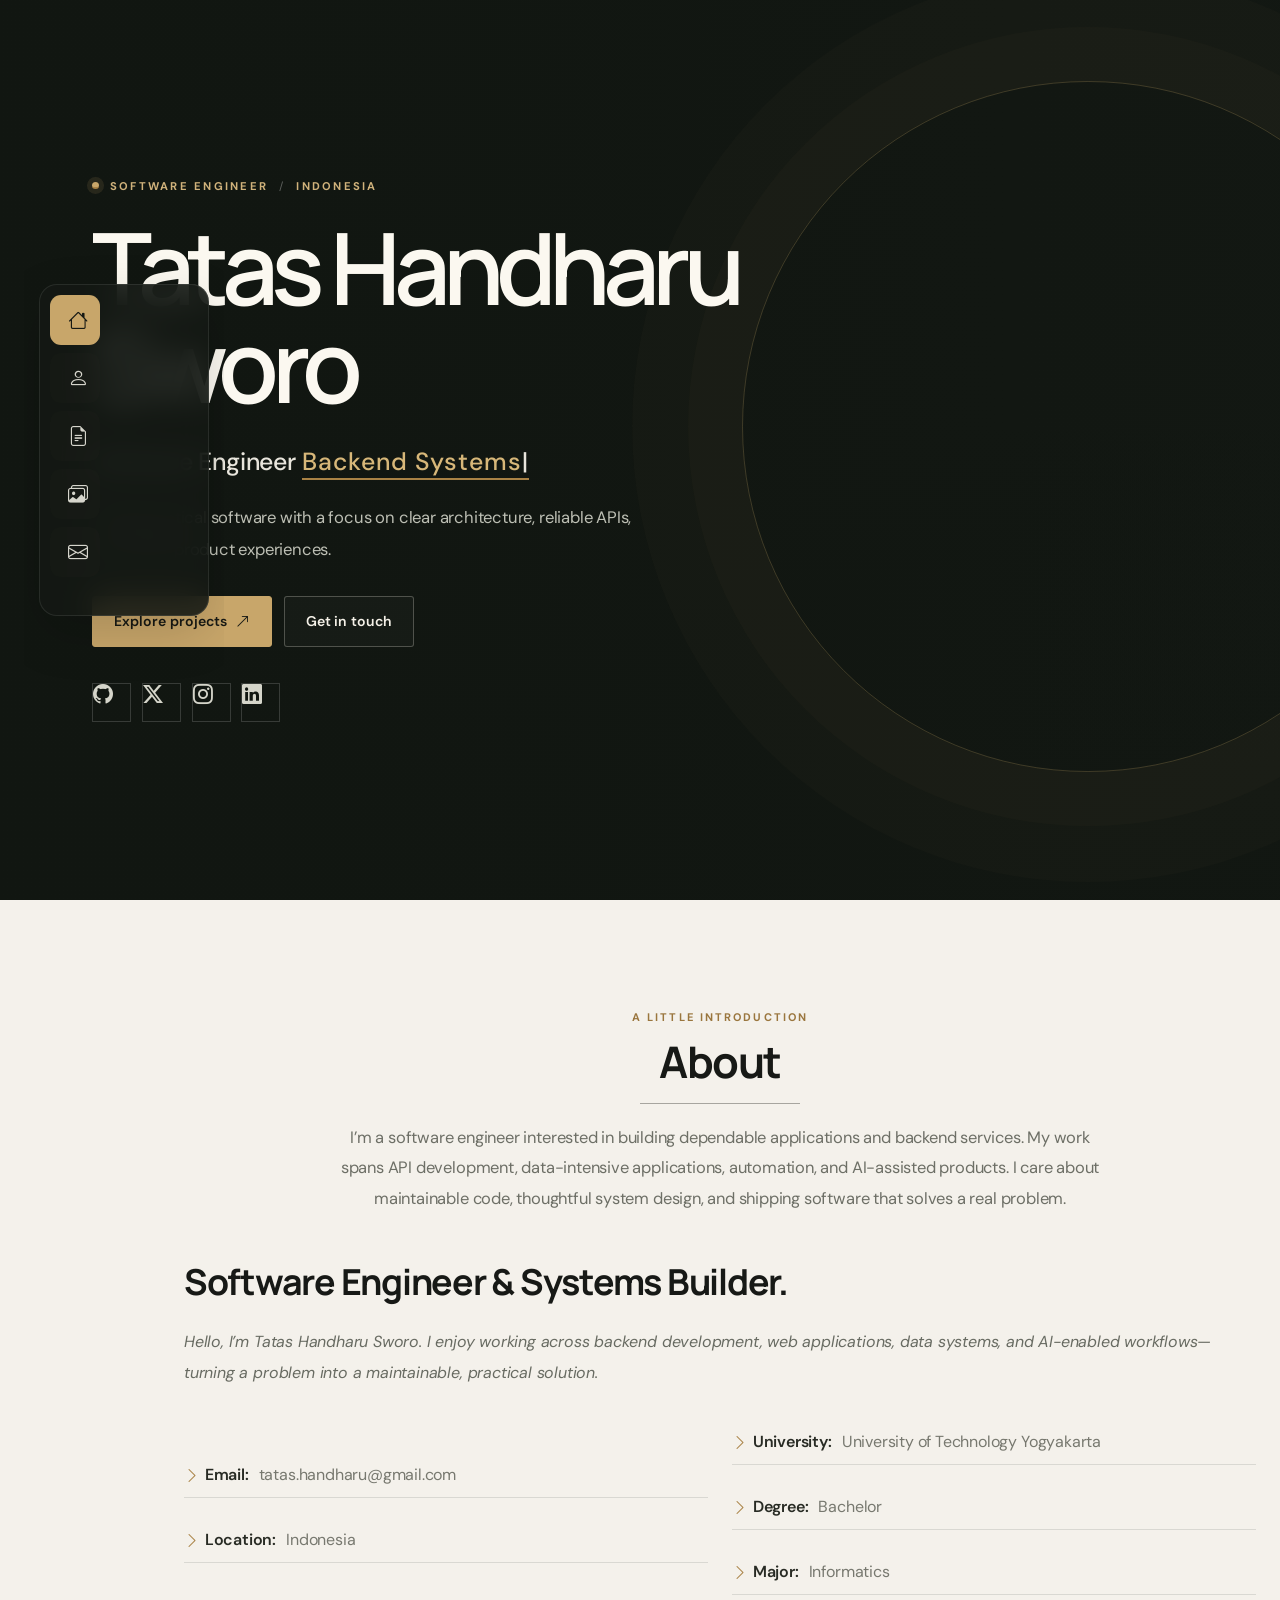
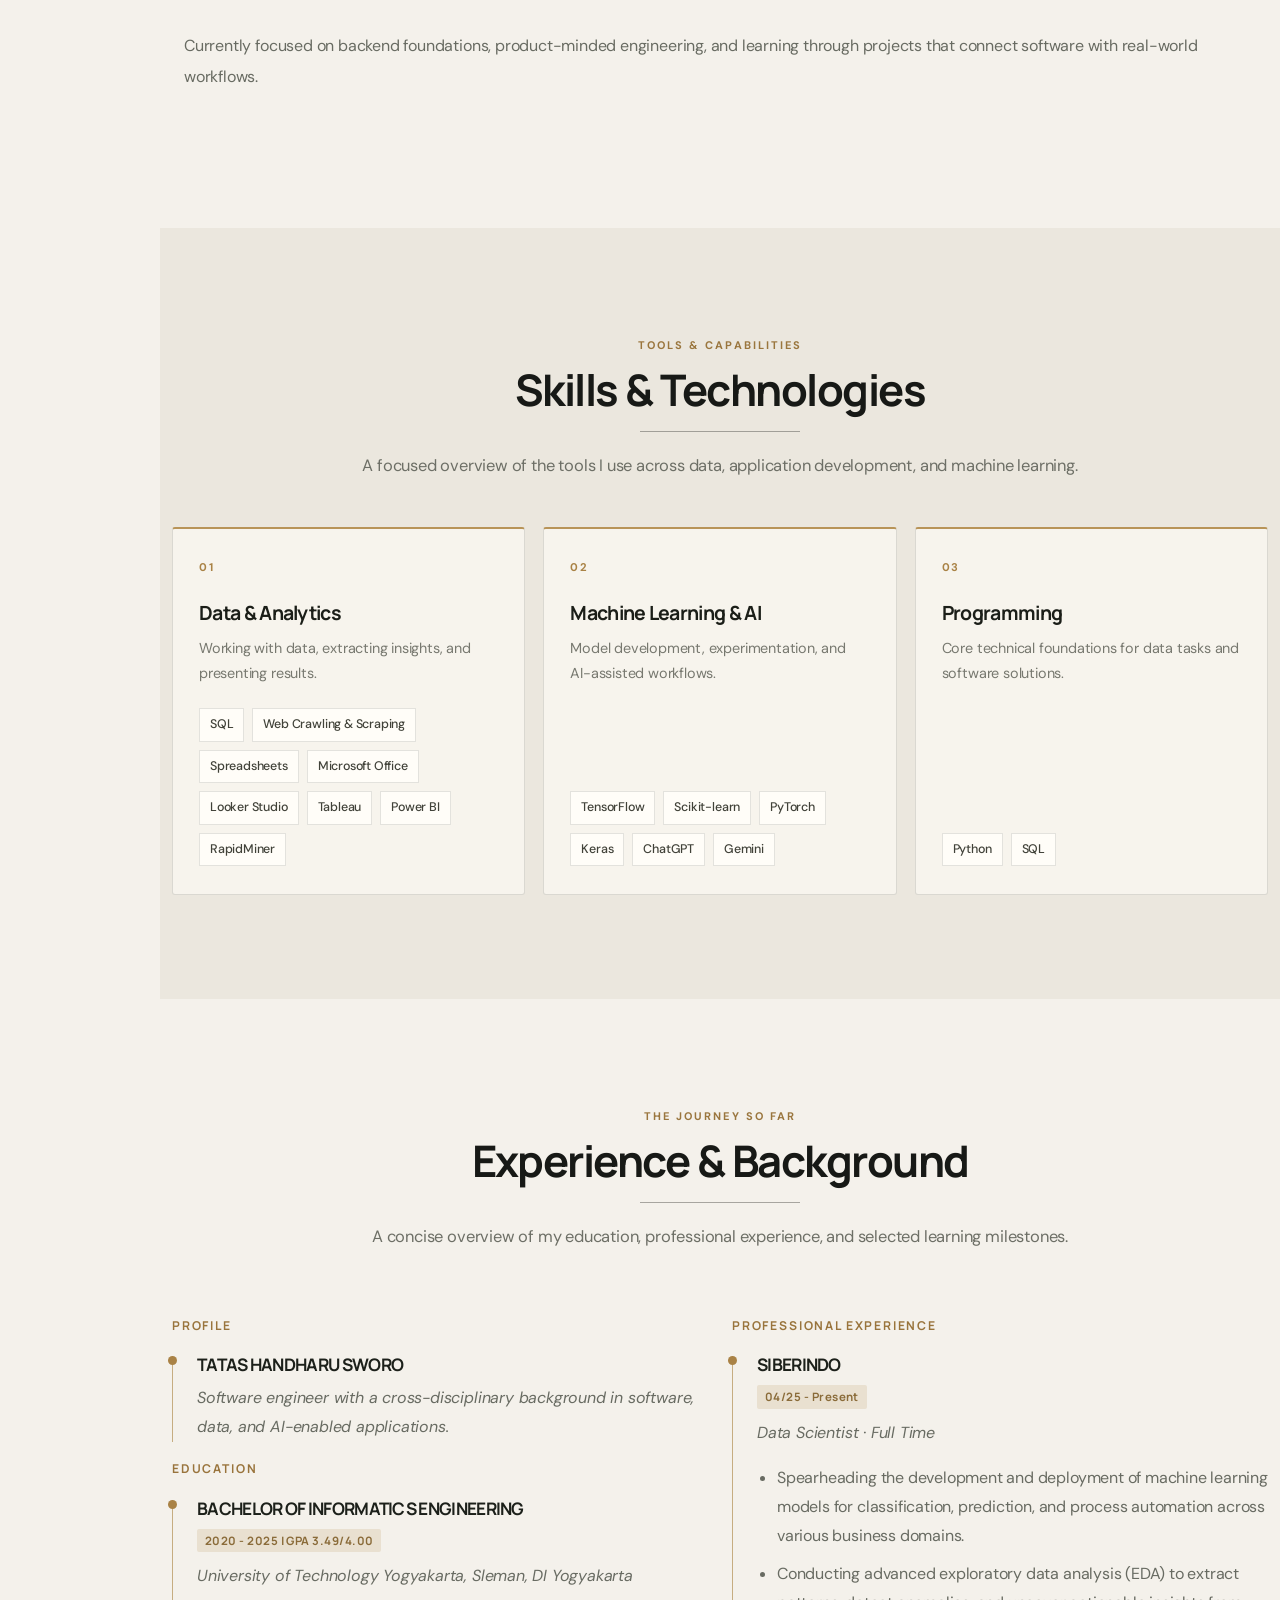
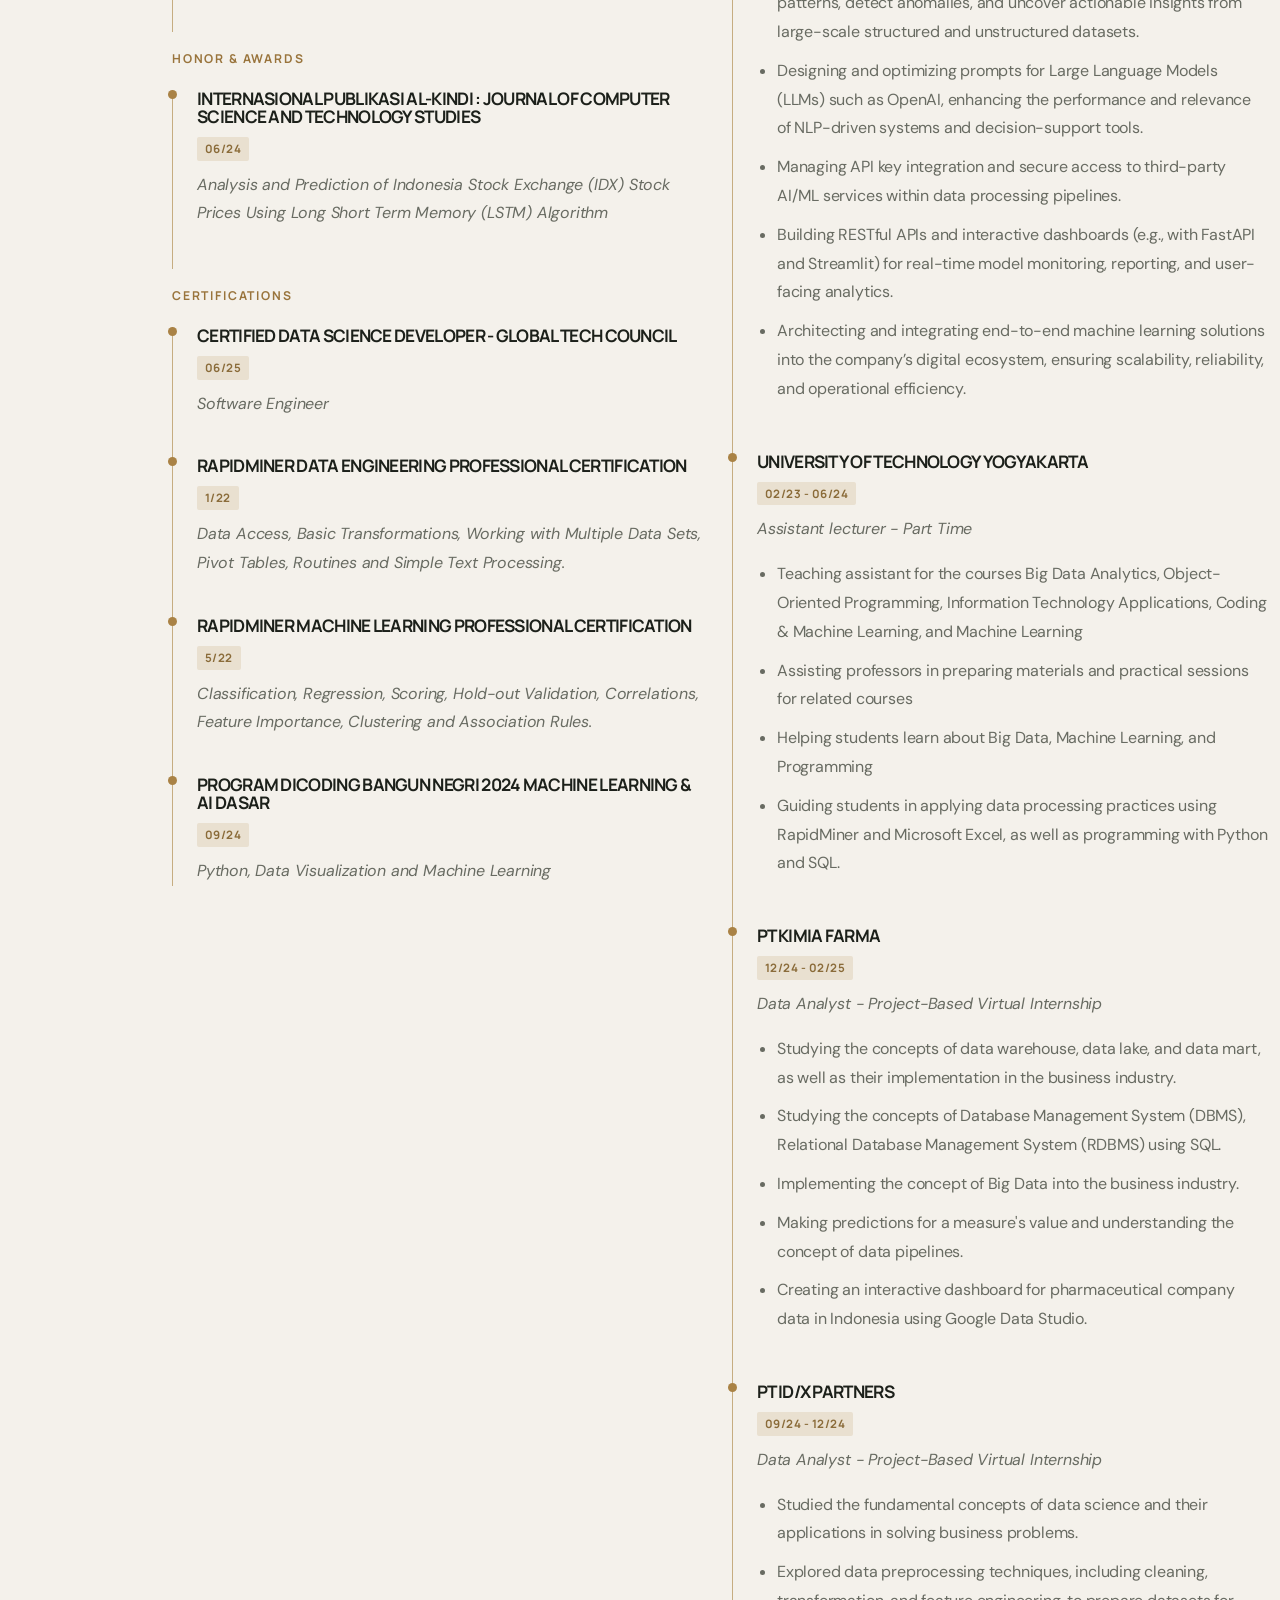
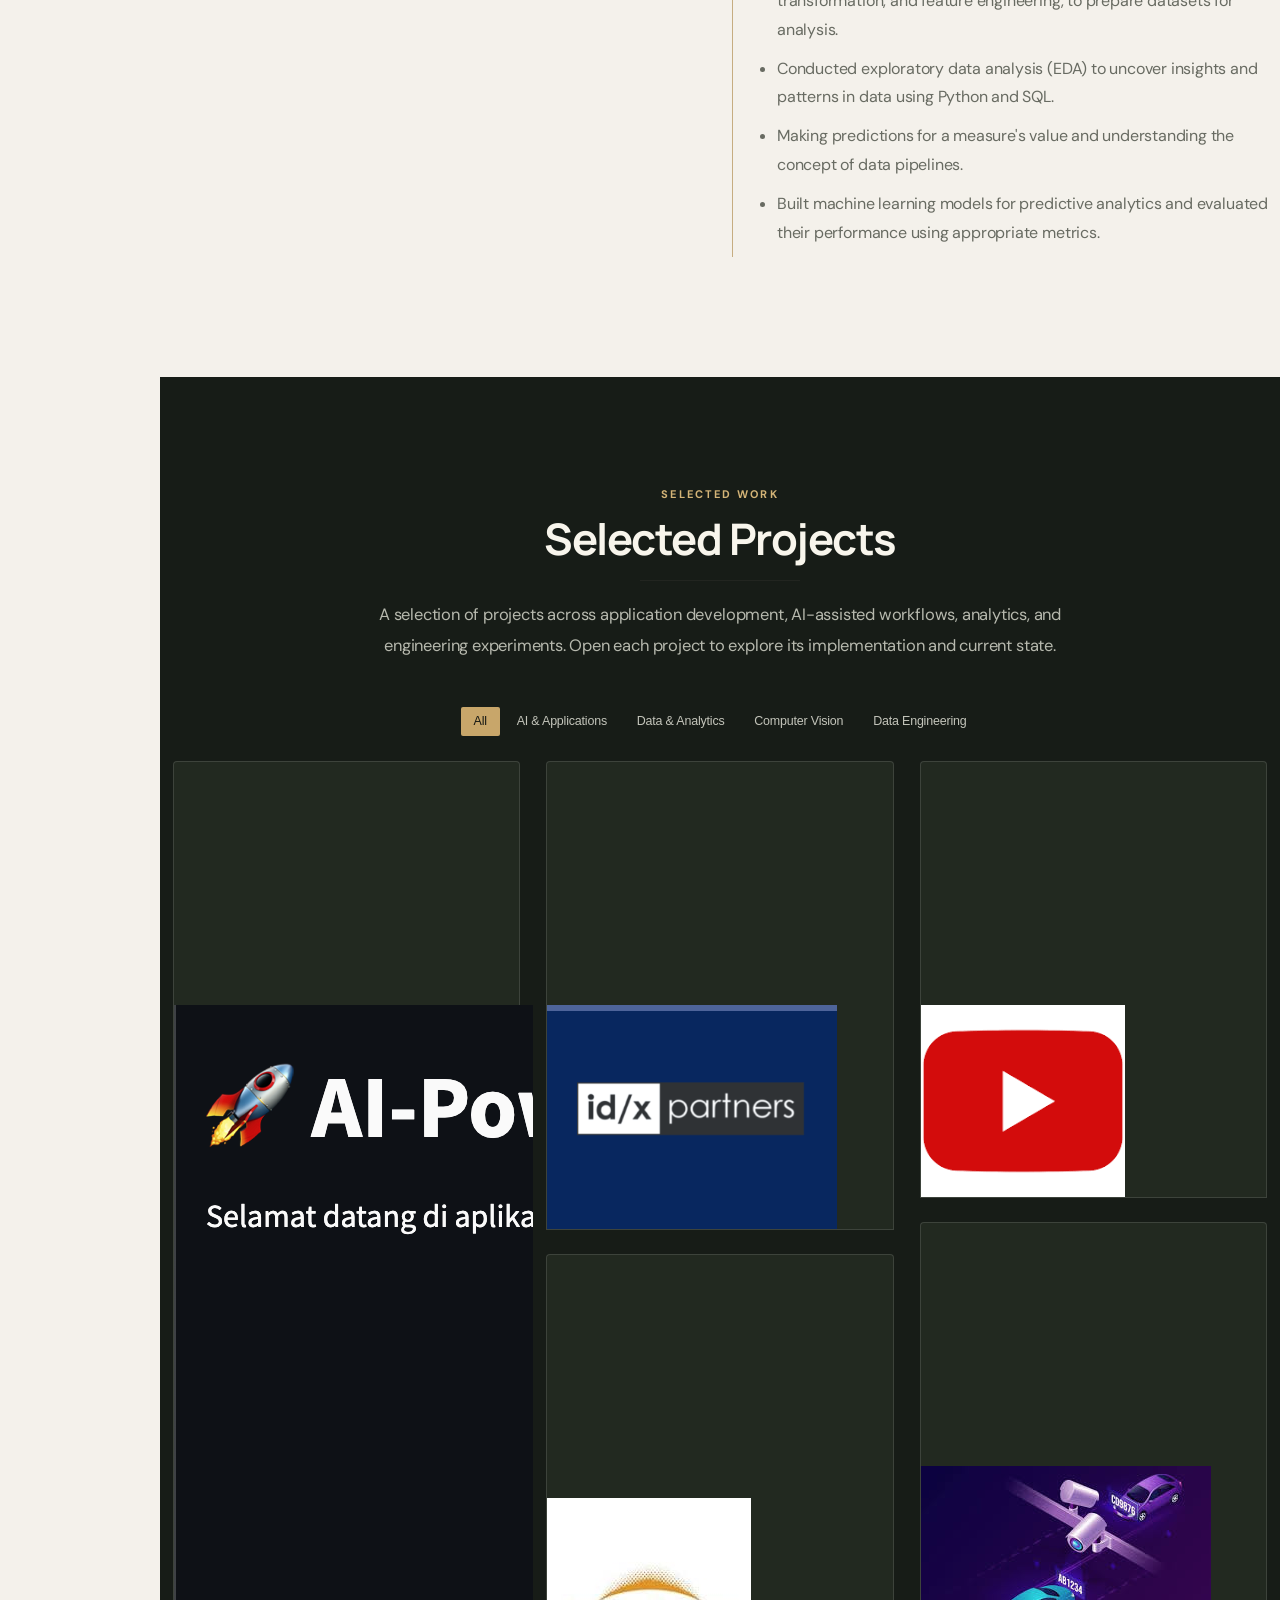
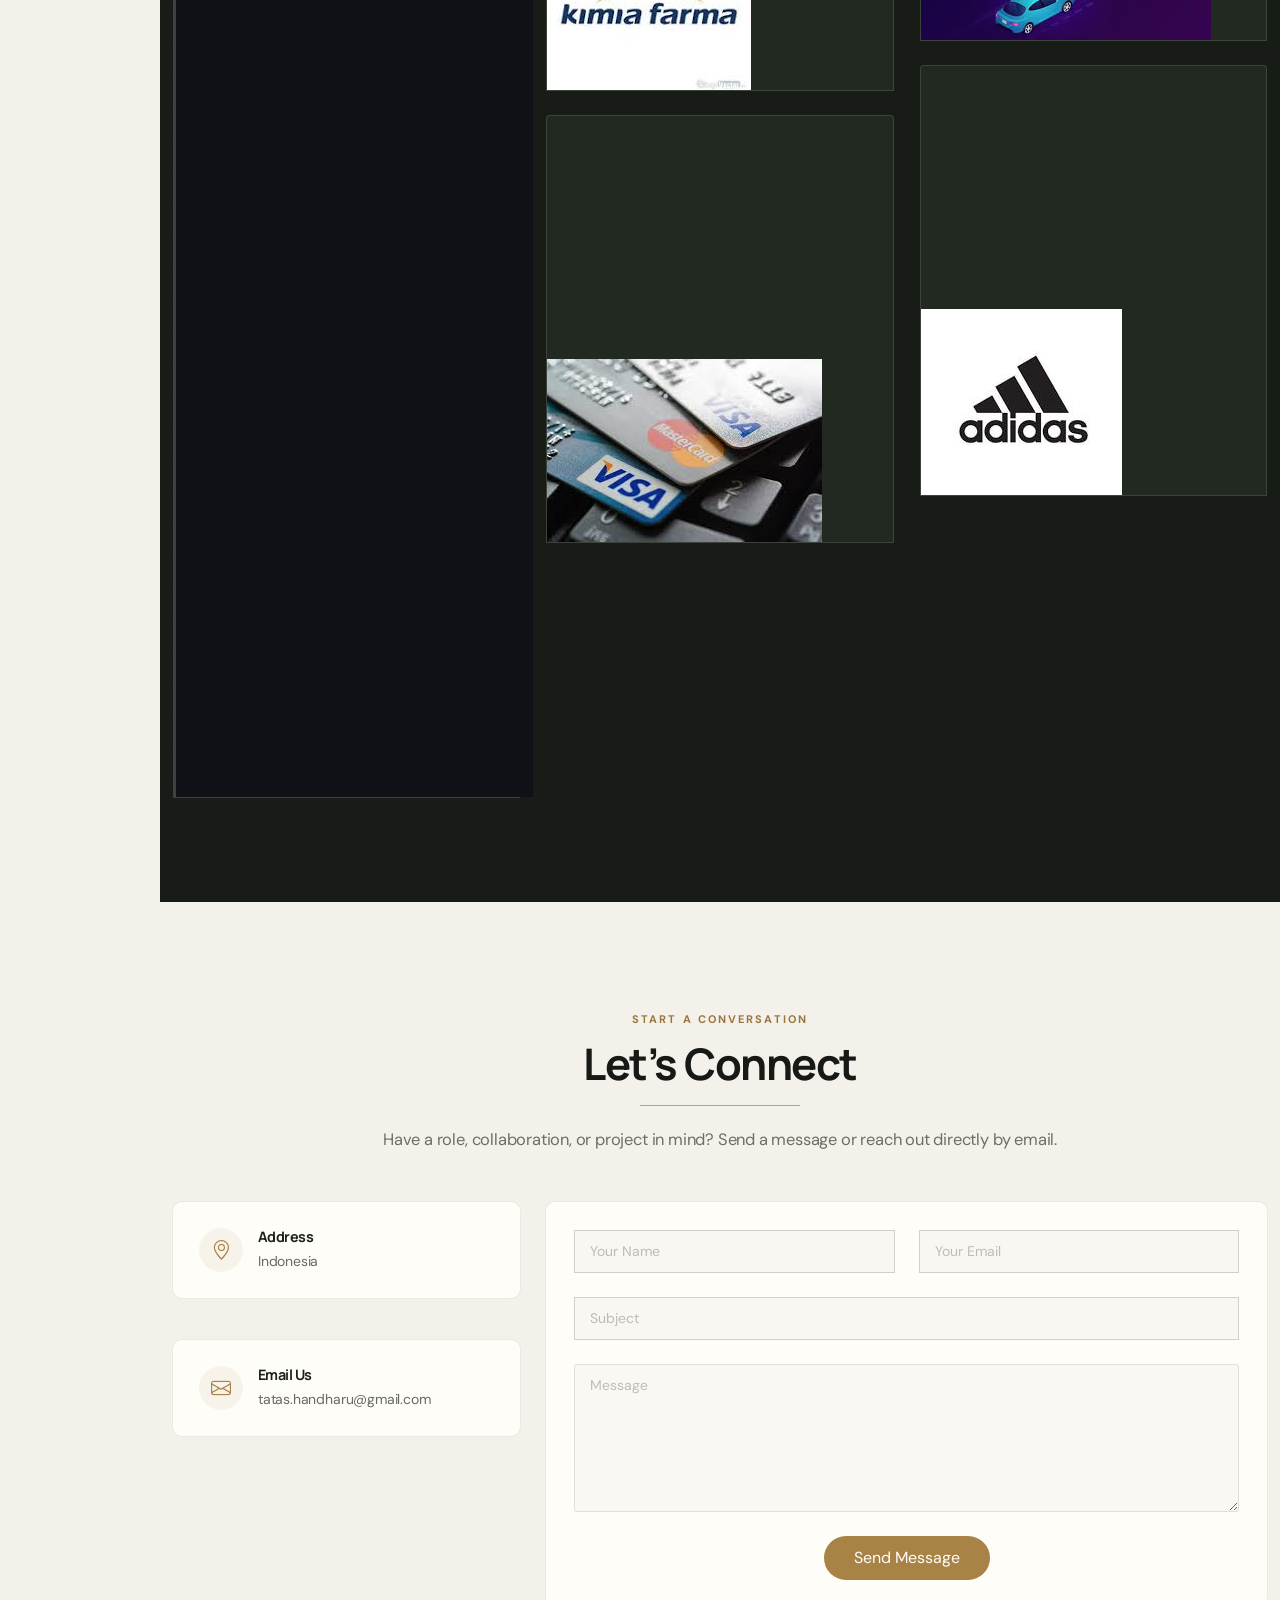
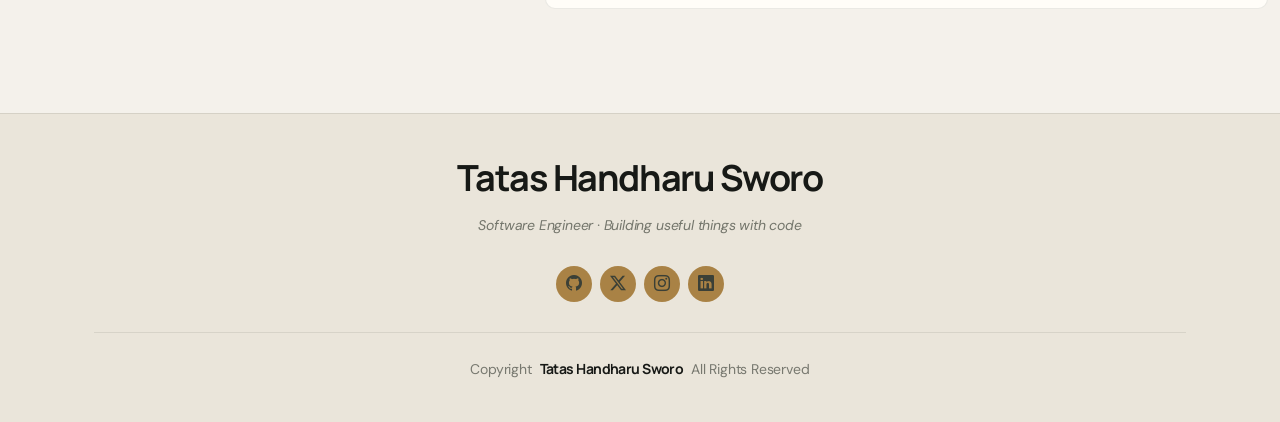
==== index.html @ 755d8c00 "Remove portrait imagery from portfolio" ====
<!DOCTYPE html>
<html lang="en">

<head>
  <meta charset="utf-8">
  <meta content="width=device-width, initial-scale=1.0" name="viewport">
  <title>Tatas Handharu Sworo — Software Engineer</title>
  <meta name="description" content="Portfolio of Tatas Handharu Sworo, a software engineer building backend systems, AI-powered workflows, and practical web applications.">
  <meta name="keywords" content="Tatas Handharu Sworo, Software Engineer, Backend, Web Development, AI Systems, Portfolio">
  <meta name="theme-color" content="#151914">
  <meta property="og:title" content="Tatas Handharu Sworo — Software Engineer">
  <meta property="og:description" content="Building reliable software, backend systems, and AI-powered workflows.">
  <meta property="og:type" content="website">
 
  <!-- Favicons -->
  <link href="assets/img/me/tataslogoputih.png" rel="icon">
  <link href="assets/img/me/tataslogohitam.png" rel="apple-touch-icon">

  <!-- Fonts -->
  <link href="https://fonts.googleapis.com" rel="preconnect">
  <link href="https://fonts.gstatic.com" rel="preconnect" crossorigin>
  <link href="https://fonts.googleapis.com/css2?family=DM+Sans:wght@400;500;600;700&family=Manrope:wght@400;500;600;700;800&display=swap" rel="stylesheet">

  <!-- Vendor CSS Files -->
  <link href="assets/vendor/bootstrap/css/bootstrap.min.css" rel="stylesheet">
  <link href="assets/vendor/bootstrap-icons/bootstrap-icons.css" rel="stylesheet">
  <link href="assets/vendor/aos/aos.css" rel="stylesheet">
  <link href="assets/vendor/glightbox/css/glightbox.min.css" rel="stylesheet">
  <link href="assets/vendor/swiper/swiper-bundle.min.css" rel="stylesheet">

  <!-- Main CSS File -->
  <link href="assets/css/main.css" rel="stylesheet">

  <link rel="stylesheet" href="https://cdnjs.cloudflare.com/ajax/libs/font-awesome/6.0.0-beta3/css/all.min.css">


  <!-- =======================================================
  * Template Name: MyResume
  * Template URL: https://bootstrapmade.com/free-html-bootstrap-template-my-resume/
  * Updated: Jun 27 2024 with Bootstrap v5.3.3
  * Author: BootstrapMade.com
  * License: https://bootstrapmade.com/license/
  ======================================================== -->
</head>

<body class="index-page">

  <header id="header" class="header d-flex flex-column justify-content-center">

    <i class="header-toggle d-xl-none bi bi-list"></i>

    <nav id="navmenu" class="navmenu">
      <ul>
        <li><a href="#hero" class="active"><i class="bi bi-house navicon"></i><span>Home</span></a></li>
        <li><a href="#about"><i class="bi bi-person navicon"></i><span>About</span></a></li>
        <li><a href="#resume"><i class="bi bi-file-earmark-text navicon"></i><span>Resume</span></a></li>
        <li><a href="#portfolio"><i class="bi bi-images navicon"></i><span>Portfolio</span></a></li>
        <li><a href="#contact"><i class="bi bi-envelope navicon"></i><span>Contact</span></a></li>
      </ul>
    </nav>

  </header>

  <main class="main">

    <!-- Hero Section -->
    <section id="hero" class="hero section light-background">
<div class="container" data-aos="zoom-out">
        <div class="row justify-content-center">
          <div class="col-lg-9 hero-copy">
            <p class="hero-eyebrow"><span></span> SOFTWARE ENGINEER <b>/</b> INDONESIA</p>
            <h2>Tatas Handharu Sworo</h2>
            <p>Software Engineer <span class="typed" data-typed-items="Backend Systems, Web Applications, AI-Powered Workflows, Web3 Experiments">Software Engineer</span><span class="typed-cursor typed-cursor--blink" aria-hidden="true"></span></p>
            <p class="hero-intro">I build practical software with a focus on clear architecture, reliable APIs, and useful product experiences.</p>
            <div class="hero-actions">
              <a class="btn-primary" href="#portfolio">Explore projects <i class="bi bi-arrow-up-right"></i></a>
              <a class="btn-secondary" href="#contact">Get in touch</a>
            </div>
            <div class="social-links">
              <a href="https://github.com/tatashandharu15?tab=repositories" target="_blank" rel="noopener noreferrer"><i class="bi bi-github"></i></a>
              <a href="https://x.com/Dharu_han" target="_blank" rel="noopener noreferrer"><i class="bi bi-twitter-x"></i></a>
              <a href="https://www.instagram.com/dharu_han" target="_blank" rel="noopener noreferrer"><i class="bi bi-instagram"></i></a>
              <a href="https://www.linkedin.com/in/tatas-handharu" target="_blank" rel="noopener noreferrer"><i class="bi bi-linkedin"></i></a>
            </div>
          </div>
        </div>
      </div>

    </section><!-- /Hero Section -->

    <!-- About Section -->
    <section id="about" class="about section">

      <!-- Section Title -->
      <div class="container section-title" data-aos="fade-up">
        <span class="section-kicker">A LITTLE INTRODUCTION</span>
        <h2>About</h2>
        <p>I’m a software engineer interested in building dependable applications and backend services. My work spans API development, data-intensive applications, automation, and AI-assisted products. I care about maintainable code, thoughtful system design, and shipping software that solves a real problem.</p>
      </div><!-- End Section Title -->

      <div class="container" data-aos="fade-up" data-aos-delay="100">

        <div class="container">
          <div class="row gy-4 justify-content-center">
            <div class="col-lg-12 content">
              <h2>Software Engineer &amp; Systems Builder.</h2>
              <p class="fst-italic py-3">
                Hello, I’m Tatas Handharu Sworo. I enjoy working across backend development, web applications, data systems, and AI-enabled workflows—turning a problem into a maintainable, practical solution.
              </p>
              <div class="row">
                <div class="col-lg-6">
                  <ul>
                    
                    <li><i class="bi bi-chevron-right"></i> <strong>Email:</strong> <span>tatas.handharu@gmail.com</span></li>
                    <li><i class="bi bi-chevron-right"></i> <strong>Location:</strong> <span>Indonesia</span></li>
                  </ul>
                </div>
                <div class="col-lg-6">
                  <ul>
                    <li><i class="bi bi-chevron-right"></i> <strong>University:</strong> <span>University of Technology Yogyakarta</span></li>
                    <li><i class="bi bi-chevron-right"></i> <strong>Degree:</strong> <span>Bachelor</span></li>
                    <li><i class="bi bi-chevron-right"></i> <strong>Major:</strong> <span>Informatics</span></li>
                  </ul>
                </div>
              </div>
              <p class="py-3">
                Currently focused on backend foundations, product-minded engineering, and learning through projects that connect software with real-world workflows.
              </p>
            </div>
          </div>
        </div>
        

      </div>

    </section><!-- /About Section -->


    <!-- Skills Section -->
    <section id="skills" class="skills section">
      <div class="container section-title" data-aos="fade-up">
        <span class="section-kicker">TOOLS &amp; CAPABILITIES</span>
        <h2>Skills &amp; Technologies</h2>
        <p>A focused overview of the tools I use across data, application development, and machine learning.</p>
      </div>

      <div class="container" data-aos="fade-up" data-aos-delay="100">
        <div class="skills-content skills-groups">
          <article class="skill-group">
            <span class="skill-group-index">01</span>
            <h3>Data &amp; Analytics</h3>
            <p>Working with data, extracting insights, and presenting results.</p>
            <div class="skill-tags">
              <span>SQL</span>
              <span>Web Crawling &amp; Scraping</span>
              <span>Spreadsheets</span>
              <span>Microsoft Office</span>
              <span>Looker Studio</span>
              <span>Tableau</span>
              <span>Power BI</span>
              <span>RapidMiner</span>
            </div>
          </article>

          <article class="skill-group">
            <span class="skill-group-index">02</span>
            <h3>Machine Learning &amp; AI</h3>
            <p>Model development, experimentation, and AI-assisted workflows.</p>
            <div class="skill-tags">
              <span>TensorFlow</span>
              <span>Scikit-learn</span>
              <span>PyTorch</span>
              <span>Keras</span>
              <span>ChatGPT</span>
              <span>Gemini</span>
            </div>
          </article>

          <article class="skill-group">
            <span class="skill-group-index">03</span>
            <h3>Programming</h3>
            <p>Core technical foundations for data tasks and software solutions.</p>
            <div class="skill-tags">
              <span>Python</span>
              <span>SQL</span>
            </div>
          </article>
        </div>
      </div>
    </section><!-- /Skills Section -->

    <!-- Resume Section -->
    <section id="resume" class="resume section">

      <!-- Section Title -->
      <div class="container section-title" data-aos="fade-up">
        <span class="section-kicker">THE JOURNEY SO FAR</span>
        <h2>Experience &amp; Background</h2>
        <p>A concise overview of my education, professional experience, and selected learning milestones.</p>
      </div><!-- End Section Title -->

      <div class="container">

        <div class="row">

          <div class="col-lg-6" data-aos="fade-up" data-aos-delay="100">
            <h3 class="resume-title">Profile</h3>

            <div class="resume-item pb-0">
              <h4>Tatas Handharu Sworo</h4>
              <p><em>Software engineer with a cross-disciplinary background in software, data, and AI-enabled applications.</em></p>
            </div><!-- Edn Resume Item -->

            <h3 class="resume-title">Education</h3>
            <div class="resume-item">
              <h4>BACHELOR OF INFORMATICS ENGINEERING</h4>
              <h5>2020 - 2025 | GPA 3.49/4.00</h5>
              <p><em>University of Technology Yogyakarta, Sleman, DI Yogyakarta</em></p>
            </div><!-- Edn Resume Item -->
            
            <h3 class="resume-title">Honor & Awards</h3>
            <div class="resume-item">
              <h4>Internasional Publikasi Al-Kindi : Journal of Computer Science and Technology Studies</h4>
              <h5>06/24</h5>
              <p><em>Analysis and Prediction of Indonesia Stock Exchange (IDX) Stock Prices Using Long Short Term Memory (LSTM) Algorithm</em></p>
            </div><!-- Edn Resume Item -->
            
            <h3 class="resume-title">Certifications</h3>
            <div class="resume-item">
              <h4>Certified Data Science Developer - Global Tech Council</h4>
              <h5>06/25</h5>
              <p><em>Software Engineer</em></p>
            </div><!-- Edn Resume Item -->
            <div class="resume-item">
              <h4>Rapidminer Data Engineering Professional Certification</h4>
              <h5>1/22</h5>
              <p><em>Data Access, Basic Transformations, Working with Multiple Data Sets, Pivot Tables, Routines and Simple Text Processing.</em></p>
            </div><!-- Edn Resume Item -->
            <div class="resume-item">
              <h4>Rapidminer Machine Learning Professional Certification</h4>
              <h5>5/22</h5>
              <p><em>Classification, Regression, Scoring, Hold-out Validation, Correlations, Feature Importance, Clustering and Association Rules.</em></p>
            </div><!-- Edn Resume Item -->
            <div class="resume-item">
              <h4>Program Dicoding Bangun Negri 2024 Machine Learning & AI Dasar</h4>
              <h5>09/24</h5>
              <p><em>Python, Data Visualization and Machine Learning</em></p>
            </div><!-- Edn Resume Item -->
          </div>
          
          <div class="col-lg-6" data-aos="fade-up" data-aos-delay="200">
            <h3 class="resume-title">Professional Experience</h3>
          
            <div class="resume-item">
              <h4>SIBERINDO</h4>
              <h5>04/25 - Present</h5>
              <p><em>Data Scientist · Full Time</em></p>
              <ul>
                <li>Spearheading the development and deployment of machine learning models for classification, prediction, and process automation across various business domains.</li>
                <li>Conducting advanced exploratory data analysis (EDA) to extract patterns, detect anomalies, and uncover actionable insights from large-scale structured and unstructured datasets.</li>
                <li>Designing and optimizing prompts for Large Language Models (LLMs) such as OpenAI, enhancing the performance and relevance of NLP-driven systems and decision-support tools.</li>
                <li>Managing API key integration and secure access to third-party AI/ML services within data processing pipelines.</li>
                <li>Building RESTful APIs and interactive dashboards (e.g., with FastAPI and Streamlit) for real-time model monitoring, reporting, and user-facing analytics.</li>
                <li>Architecting and integrating end-to-end machine learning solutions into the company’s digital ecosystem, ensuring scalability, reliability, and operational efficiency.</li>
              </ul>
            </div><!-- Edn Resume Item -->
            
            <div class="resume-item">
              <h4>University of Technology Yogyakarta</h4>
              <h5>02/23 - 06/24</h5>
              <p><em>Assistant lecturer - Part Time</em></p>
              <ul>
                <li>Teaching assistant for the courses Big Data Analytics, Object-Oriented Programming, Information Technology
                  Applications, Coding & Machine Learning, and Machine Learning</li>
                <li>Assisting professors in preparing materials and practical sessions for related courses</li>
                <li>Helping students learn about Big Data, Machine Learning, and Programming</li>
                <li>Guiding students in applying data processing practices using RapidMiner and Microsoft Excel, as well as
                  programming with Python and SQL.</li>
              </ul>
            </div><!-- Edn Resume Item -->

            <div class="resume-item">
              <h4>PT Kimia Farma</h4>
              <h5>12/24 - 02/25</h5>
              <p><em>Data Analyst - Project-Based Virtual Internship</em></p>
              <ul>
                <li>Studying the concepts of data warehouse, data lake, and data mart, as well as their implementation in the
                  business industry.</li>
                <li>Studying the concepts of Database Management System (DBMS), Relational Database
                  Management System (RDBMS) using SQL.</li>
                <li>Implementing the concept of Big Data into the business industry.</li>
                <li>Making predictions for a measure's value and understanding the concept of data pipelines.</li>
                <li>Creating an interactive dashboard for pharmaceutical company data in Indonesia using Google
                  Data Studio.</li>
              </ul>
            </div><!-- Edn Resume Item -->

            <div class="resume-item">
              <h4>PT ID/X Partners</h4>
              <h5>09/24 - 12/24</h5>
              <p><em>Data Analyst - Project-Based Virtual Internship</em></p>
              <ul>
                <li>Studied the fundamental concepts of data science and their applications in solving business problems.</li>
                <li>Explored data preprocessing techniques, including cleaning, transformation, and feature engineering, to prepare datasets for analysis.</li>
                <li>Conducted exploratory data analysis (EDA) to uncover insights and patterns in data using Python and SQL.</li>
                <li>Making predictions for a measure's value and understanding the concept of data pipelines.</li>
                <li>Built machine learning models for predictive analytics and evaluated their performance using appropriate metrics.</li>
              </ul>
            </div><!-- Edn Resume Item -->

          </div>

        </div>

      </div>

    </section><!-- /Resume Section -->

    <!-- Portfolio Section -->
    <section id="portfolio" class="portfolio section">

      <!-- Section Title -->
      <div class="container section-title" data-aos="fade-up">
        <span class="section-kicker">SELECTED WORK</span>
        <h2>Selected Projects</h2>
        <p>A selection of projects across application development, AI-assisted workflows, analytics, and engineering experiments. Open each project to explore its implementation and current state.</p>
      </div><!-- End Section Title -->

      <div class="container">

        <div class="isotope-layout" data-default-filter="*" data-layout="masonry" data-sort="original-order">

          <ul class="portfolio-filters isotope-filters" data-aos="fade-up" data-aos-delay="100">
            <li data-filter="*" class="filter-active">All</li>
            <li data-filter=".filter-app">AI & Applications</li>
            <li data-filter=".filter-product">Data & Analytics</li>
            <li data-filter=".filter-branding">Computer Vision</li>
            <li data-filter=".filter-marketing">Data Engineering</li>
          </ul><!-- End Portfolio Filters -->
        
          <div class="row gy-4 isotope-container" data-aos="fade-up" data-aos-delay="200">

            <div class="col-lg-4 col-md-6 portfolio-item isotope-item filter-app">
              <div class="portfolio-img">
                <img src="assets/img/dataScientist/LLMNautixTech.png" alt="">
              </div>
              <div class="portfolio-info">
                <h4>CV Analytics with LLM</h4>
                <p>AI-assisted CV review and candidate analysis</p>
                <a href="https://finpronautixtech.streamlit.app/" title="More Details" class="details-link" target="_blank"><i class="bi bi-link-45deg"></i></a>
              </div>
            </div><!-- End Portfolio Item -->
                
            <div class="col-lg-4 col-md-6 portfolio-item isotope-item filter-app">
              <div class="portfolio-img">
                <img src="assets/img/dataScientist/Logo-IDX.png" alt="">
              </div>
              <div class="portfolio-info">
                <h4>Credit Risk Analysis</h4>
                <p>Predictive analytics project</p>
                <a href="https://github.com/tatashandharu15/Credit-Risk-Analysis-and-Prediction_IDX-Partners" title="More Details" class="details-link" target="_blank"><i class="bi bi-link-45deg"></i></a>
              </div>
            </div><!-- End Portfolio Item -->

            <div class="col-lg-4 col-md-6 portfolio-item isotope-item filter-product">
              <div class="portfolio-img">
                <img src="assets/img/dataAnalyst/Youtube_logo.png" alt="">
              </div>
              <div class="portfolio-info">
                <h4>YouTube Analytics Dashboard</h4>
                <p>Interactive reporting with Looker Studio</p>
                <a href="https://lookerstudio.google.com/reporting/49eb532f-0044-4d93-a6e1-acec966cb97a" title="More Details" class="details-link" target="_blank"><i class="bi bi-link-45deg"></i></a>
              </div>
            </div><!-- End Portfolio Item -->
        
            <div class="col-lg-4 col-md-6 portfolio-item isotope-item filter-branding">
              <div class="portfolio-img">
                <img src="assets/img/computerVision/plat.jpeg" alt="">
              </div>
              <div class="portfolio-info">
                <h4>Vehicle Plate Detection</h4>
                <p>Computer vision and object detection</p>
                <a href="https://github.com/tatashandharu15/Vehicle-Plate-Detection" title="More Details" class="details-link" target="_blank"><i class="bi bi-link-45deg"></i></a>
              </div>
            </div><!-- End Portfolio Item -->
        
            <div class="col-lg-4 col-md-6 portfolio-item isotope-item filter-product">
              <div class="portfolio-img">
                <img src="assets/img/dataAnalyst/KimiaFarma.jpeg" alt="">
              </div>
              <div class="portfolio-info">
                <h4>Kimia Farma Sales Dashboard</h4>
                <p>Business performance reporting</p>
                <a href="https://lookerstudio.google.com/reporting/d76e41d5-2c40-4fcf-bec5-568bdee56723" title="More Details" class="details-link" target="_blank"><i class="bi bi-link-45deg"></i></a>
              </div>
            </div><!-- End Portfolio Item -->
        
            <div class="col-lg-4 col-md-6 portfolio-item isotope-item filter-product">
              <div class="portfolio-img">
                <img src="assets/img/dataAnalyst/Adidas.jpeg" alt="">
              </div>
              <div class="portfolio-info">
                <h4>Adidas Sales Analysis</h4>
                <p>Exploratory data analysis</p>
                <a href="https://github.com/tatashandharu15/Adidas-Sales-Performece-Analysis" title="More Details" class="details-link" target="_blank"><i class="bi bi-link-45deg"></i></a>
              </div>
            </div><!-- End Portfolio Item -->

            <div class="col-lg-4 col-md-6 portfolio-item isotope-item filter-marketing">
              <div class="portfolio-img">
                <img src="assets/img/dataengineer/etlcredit.jpeg" alt="">
              </div>
              <div class="portfolio-info">
                <h4>ETL Pentaho</h4>
                <p>Pentaho Simple</p>
                <a href="https://github.com/tatashandharu15/" title="More Details" class="details-link" target="_blank"><i class="bi bi-link-45deg"></i></a>
              </div>
            </div><!-- End Portfolio Item -->
        
          </div><!-- End Portfolio Container -->
        
        </div>

      </div>

    </section><!-- /Portfolio Section -->

    

    <!-- Contact Section -->
    <section id="contact" class="contact section">

      <!-- Section Title -->
      <div class="container section-title" data-aos="fade-up">
        <span class="section-kicker">START A CONVERSATION</span>
        <h2>Let’s Connect</h2>
        <p>Have a role, collaboration, or project in mind? Send a message or reach out directly by email.</p>
      </div><!-- End Section Title -->

      <div class="container" data-aos="fade" data-aos-delay="100">

        <div class="row gy-4">

          <div class="col-lg-4">
            <div class="info-item d-flex" data-aos="fade-up" data-aos-delay="200">
              <i class="bi bi-geo-alt flex-shrink-0"></i>
              <div>
                <h3>Address</h3>
                <p>Indonesia</p>
              </div>
            </div><!-- End Info Item -->
            <div class="info-item d-flex" data-aos="fade-up" data-aos-delay="400">
              <i class="bi bi-envelope flex-shrink-0"></i>
              <div>
                <h3>Email Us</h3>
                <p>tatas.handharu@gmail.com</p>
              </div>
            </div><!-- End Info Item -->

          </div>

          <div class="col-lg-8">
            <form action="https://api.web3forms.com/submit" method="POST" class="php-email-form" data-aos="fade-up" data-aos-delay="200">
              <input type="hidden" name="access_key" value="082aea54-3476-4660-ac06-b3da459168e3">
              <div class="row gy-4">
                <div class="col-md-6">
                  <input type="text" name="name" class="form-control" placeholder="Your Name" required="">
                </div>

                <div class="col-md-6 ">
                  <input type="email" class="form-control" name="email" placeholder="Your Email" required="">
                </div>

                <div class="col-md-12">
                  <input type="text" class="form-control" name="subject" placeholder="Subject" required="">
                </div>

                <div class="col-md-12">
                  <textarea class="form-control" name="message" rows="6" placeholder="Message" required=""></textarea>
                </div>

                <div class="col-md-12 text-center">
                  <div class="loading">Loading</div>
                  <div class="error-message"></div>
                  <div class="sent-message">Your message has been sent. Thank you!</div>
                  <button type="submit">Send Message</button>
                </div>
              </div>
            </form>
          </div><!-- End Contact Form -->

        </div>

      </div>

    </section><!-- /Contact Section -->

  </main>

  <footer id="footer" class="footer position-relative light-background">
    <div class="container">
      <h3 class="sitename">Tatas Handharu Sworo</h3>
      <p>Software Engineer · Building useful things with code</p>
      <div class="social-links d-flex justify-content-center">
              <a href="https://github.com/tatashandharu15?tab=repositories" target="_blank"><i class="bi bi-github"></i></a>
              <a href="https://x.com/Dharu_han" target="_blank"><i class="bi bi-twitter-x"></i></a>
              <a href="https://www.instagram.com/dharu_han" target="_blank"><i class="bi bi-instagram"></i></a>
              <a href="https://www.linkedin.com/in/tatas-handharu" target="_blank"><i class="bi bi-linkedin"></i></a>
      </div>
      <div class="container">
        <div class="copyright">
          <span>Copyright</span> <strong class="px-1 sitename">Tatas Handharu Sworo</strong> <span>All Rights Reserved</span>
        </div>
      </div>
    </div>
  </footer>

  <!-- Scroll Top -->
  <a href="#" id="scroll-top" class="scroll-top d-flex align-items-center justify-content-center"><i class="bi bi-arrow-up-short"></i></a>

  <!-- Preloader -->
  <div id="preloader"></div>

  <!-- Vendor JS Files -->
  <script src="assets/vendor/bootstrap/js/bootstrap.bundle.min.js"></script>
  <!-- <script src="assets/vendor/php-email-form/validate.js"></script> -->
  <script src="assets/vendor/aos/aos.js"></script>
  <script src="assets/vendor/typed.js/typed.umd.js"></script>
  <script src="assets/vendor/purecounter/purecounter_vanilla.js"></script>
  <script src="assets/vendor/waypoints/noframework.waypoints.js"></script>
  <script src="assets/vendor/glightbox/js/glightbox.min.js"></script>
  <script src="assets/vendor/imagesloaded/imagesloaded.pkgd.min.js"></script>
  <script src="assets/vendor/isotope-layout/isotope.pkgd.min.js"></script>
  <script src="assets/vendor/swiper/swiper-bundle.min.js"></script>

  <!-- Main JS File -->
  <script src="assets/js/main.js"></script>

</body>

</html>
---- assets/css/main.css ----
/**
* Template Name: MyResume
* Template URL: https://bootstrapmade.com/free-html-bootstrap-template-my-resume/
* Updated: Jun 27 2024 with Bootstrap v5.3.3
* Author: BootstrapMade.com
* License: https://bootstrapmade.com/license/
*/

/*--------------------------------------------------------------
# Font & Color Variables
# Help: https://bootstrapmade.com/color-system/
--------------------------------------------------------------*/
/* Fonts */
:root {
  --default-font: "Roboto",  system-ui, -apple-system, "Segoe UI", Roboto, "Helvetica Neue", Arial, "Noto Sans", "Liberation Sans", sans-serif, "Apple Color Emoji", "Segoe UI Emoji", "Segoe UI Symbol", "Noto Color Emoji";
  --heading-font: "Raleway",  sans-serif;
  --nav-font: "Poppins",  sans-serif;
}

/* Global Colors - The following color variables are used throughout the website. Updating them here will change the color scheme of the entire website */
:root { 
  --background-color: #ffffff; /* Background color for the entire website, including individual sections */
  --default-color: #272829; /* Default color used for the majority of the text content across the entire website */
  --heading-color: #45505b; /* Color for headings, subheadings and title throughout the website */
  --accent-color: #0563bb; /* Accent color that represents your brand on the website. It's used for buttons, links, and other elements that need to stand out */
  --surface-color: #ffffff; /* The surface color is used as a background of boxed elements within sections, such as cards, icon boxes, or other elements that require a visual separation from the global background. */
  --contrast-color: #ffffff; /* Contrast color for text, ensuring readability against backgrounds of accent, heading, or default colors. */


}

/* Nav Menu Colors - The following color variables are used specifically for the navigation menu. They are separate from the global colors to allow for more customization options */
:root {
  --nav-color: #45505b;  /* The default color of the main navmenu links */
  --nav-hover-color: #0563bb; /* Applied to main navmenu links when they are hovered over or active */
  --nav-mobile-background-color: #ffffff; /* Used as the background color for mobile navigation menu */
  --nav-dropdown-background-color: #ffffff; /* Used as the background color for dropdown items that appear when hovering over primary navigation items */
  --nav-dropdown-color: #212529; /* Used for navigation links of the dropdown items in the navigation menu. */
  --nav-dropdown-hover-color: #0563bb; /* Similar to --nav-hover-color, this color is applied to dropdown navigation links when they are hovered over. */
}

/* Color Presets - These classes override global colors when applied to any section or element, providing reuse of the sam color scheme. */

.light-background {
  --background-color: #f9f9f9;
  --surface-color: #ffffff;
}

.dark-background {
  --background-color: #060606;
  --default-color: #ffffff;
  --heading-color: #ffffff;
  --surface-color: #252525;
  --contrast-color: #ffffff;
}

/* Smooth scroll */
:root {
  scroll-behavior: smooth;
}

/*--------------------------------------------------------------
# General Styling & Shared Classes
--------------------------------------------------------------*/
body {
  color: var(--default-color);
  background-color: var(--background-color);
  font-family: var(--default-font);
}

a {
  color: var(--accent-color);
  text-decoration: none;
  transition: 0.3s;
}

a:hover {
  color: color-mix(in srgb, var(--accent-color), transparent 25%);
  text-decoration: none;
}

h1,
h2,
h3,
h4,
h5,
h6 {
  color: var(--heading-color);
  font-family: var(--heading-font);
}

/* PHP Email Form Messages
------------------------------*/
.php-email-form .error-message {
  display: none;
  background: #df1529;
  color: #ffffff;
  text-align: left;
  padding: 15px;
  margin-bottom: 24px;
  font-weight: 600;
}

.php-email-form .sent-message {
  display: none;
  color: #ffffff;
  background: #059652;
  text-align: center;
  padding: 15px;
  margin-bottom: 24px;
  font-weight: 600;
}

.php-email-form .loading {
  display: none;
  background: var(--surface-color);
  text-align: center;
  padding: 15px;
  margin-bottom: 24px;
}

.php-email-form .loading:before {
  content: "";
  display: inline-block;
  border-radius: 50%;
  width: 24px;
  height: 24px;
  margin: 0 10px -6px 0;
  border: 3px solid var(--accent-color);
  border-top-color: var(--surface-color);
  animation: php-email-form-loading 1s linear infinite;
}

@keyframes php-email-form-loading {
  0% {
    transform: rotate(0deg);
  }

  100% {
    transform: rotate(360deg);
  }
}

/*--------------------------------------------------------------
# Global Header
--------------------------------------------------------------*/
.header {
  color: var(--default-color);
  position: fixed;
  top: 0;
  left: 0;
  bottom: 0;
  padding: 0 15px;
  transition: all ease-in-out 0.3s;
  overflow-y: auto;
  z-index: 997;
  min-width: 200px;
}

@media (max-width: 1199px) {
  .header {
    background-color: var(--background-color);
    border-right: 1px solid color-mix(in srgb, var(--default-color), transparent 90%);
    width: 300px;
    left: -100%;
  }
}

@media (min-width: 1200px) and (max-width: 1600px) {
  .header~main {
    margin-left: 160px;
  }

  .header~main .hero {
    margin-left: -160px;
    width: 100vw;
  }
}

.header.header-show {
  left: 0;
}

.header .header-toggle {
  color: var(--contrast-color);
  background-color: var(--accent-color);
  font-size: 22px;
  display: flex;
  align-items: center;
  justify-content: center;
  width: 40px;
  height: 40px;
  border-radius: 50%;
  cursor: pointer;
  position: fixed;
  top: 15px;
  right: 15px;
  z-index: 9999;
  transition: background-color 0.3s;
}

.header .header-toggle:hover {
  color: var(--contrast-color);
  background-color: color-mix(in srgb, var(--accent-color) 90%, white 15%);
}

/*--------------------------------------------------------------
# Navigation Menu
--------------------------------------------------------------*/
.navmenu {
  padding: 0;
  z-index: 9997;
}

.navmenu ul {
  list-style: none;
  padding: 0 0 20px 0;
  margin: 0;
  width: 140px;
}

.navmenu a,
.navmenu a:focus {
  color: var(--nav-color);
  font-family: var(--nav-font);
  display: flex;
  align-items: center;
  padding: 10px 18px;
  margin-bottom: 8px;
  font-size: 15px;
  border-radius: 50px;
  background: color-mix(in srgb, var(--default-color), transparent 92%);
  height: 56px;
  width: 100%;
  overflow: hidden;
  transition: 0.3s;
}

.navmenu a i,
.navmenu a:focus i {
  font-size: 20px;
}

.navmenu a span,
.navmenu a:focus span {
  padding: 0 5px 0 7px;
}

@media (min-width: 992px) {

  .navmenu a,
  .navmenu a:focus {
    max-width: 56px;
  }

  .navmenu a span,
  .navmenu a:focus span {
    display: none;
  }
}

.navmenu a:hover,
.navmenu .active,
.navmenu .active:focus,
.navmenu li:hover>a {
  color: var(--contrast-color);
  background: var(--nav-hover-color);
}

.navmenu a:hover,
.navmenu li:hover>a {
  max-width: 100%;
  color: var(--contrast-color);
}

.navmenu a:hover span,
.navmenu li:hover>a span {
  display: block;
}

/*--------------------------------------------------------------
# Global Footer
--------------------------------------------------------------*/
.footer {
  color: var(--default-color);
  background-color: var(--background-color);
  font-size: 14px;
  text-align: center;
  padding: 30px 0;
  position: relative;
}

.footer h3 {
  font-size: 36px;
  font-weight: 700;
  position: relative;
  padding: 0;
  margin: 0 0 15px 0;
}

.footer p {
  font-size: 15;
  font-style: italic;
  padding: 0;
  margin: 0 0 30px 0;
}

.footer .social-links {
  margin: 0 0 30px 0;
}

.footer .social-links a {
  font-size: 16px;
  display: flex;
  align-items: center;
  justify-content: center;
  background: var(--accent-color);
  color: var(--contrast-color);
  line-height: 1;
  margin: 0 4px;
  border-radius: 50%;
  text-align: center;
  width: 36px;
  height: 36px;
  transition: 0.3s;
}

.footer .social-links a:hover {
  background: color-mix(in srgb, var(--accent-color), transparent 20%);
  text-decoration: none;
}

.footer .copyright {
  padding-top: 25px;
  border-top: 1px solid color-mix(in srgb, var(--default-color), transparent 90%);
}

.footer .credits {
  font-size: 13px;
  padding-top: 5px;
}

/*--------------------------------------------------------------
# Preloader
--------------------------------------------------------------*/
#preloader {
  position: fixed;
  inset: 0;
  z-index: 999999;
  overflow: hidden;
  background: var(--background-color);
  transition: all 0.6s ease-out;
}

#preloader:before {
  content: "";
  position: fixed;
  top: calc(50% - 30px);
  left: calc(50% - 30px);
  border: 6px solid #ffffff;
  border-color: var(--accent-color) transparent var(--accent-color) transparent;
  border-radius: 50%;
  width: 60px;
  height: 60px;
  animation: animate-preloader 1.5s linear infinite;
}

@keyframes animate-preloader {
  0% {
    transform: rotate(0deg);
  }

  100% {
    transform: rotate(360deg);
  }
}

/*--------------------------------------------------------------
# Scroll Top Button
--------------------------------------------------------------*/
.scroll-top {
  position: fixed;
  visibility: hidden;
  opacity: 0;
  right: 15px;
  bottom: -15px;
  z-index: 99999;
  background-color: var(--accent-color);
  width: 44px;
  height: 44px;
  border-radius: 50px;
  transition: all 0.4s;
}

.scroll-top i {
  font-size: 24px;
  color: var(--contrast-color);
  line-height: 0;
}

.scroll-top:hover {
  background-color: color-mix(in srgb, var(--accent-color), transparent 20%);
  color: var(--contrast-color);
}

.scroll-top.active {
  visibility: visible;
  opacity: 1;
  bottom: 15px;
}

/*--------------------------------------------------------------
# Disable aos animation delay on mobile devices
--------------------------------------------------------------*/
@media screen and (max-width: 768px) {
  [data-aos-delay] {
    transition-delay: 0 !important;
  }
}

/*--------------------------------------------------------------
# Global Page Titles & Breadcrumbs
--------------------------------------------------------------*/
.page-title {
  --background-color: color-mix(in srgb, var(--default-color), transparent 96%);
  color: var(--default-color);
  background-color: var(--background-color);
  padding: 20px 0;
  position: relative;
}

.page-title h1 {
  font-size: 28px;
  font-weight: 700;
  margin: 0;
}

.page-title .breadcrumbs ol {
  display: flex;
  flex-wrap: wrap;
  list-style: none;
  padding: 0 0 10px 0;
  margin: 0;
  font-size: 14px;
  font-weight: 400;
}

.page-title .breadcrumbs ol li+li {
  padding-left: 10px;
}

.page-title .breadcrumbs ol li+li::before {
  content: "/";
  display: inline-block;
  padding-right: 10px;
  color: color-mix(in srgb, var(--default-color), transparent 70%);
}

/*--------------------------------------------------------------
# Global Sections
--------------------------------------------------------------*/
section,
.section {
  color: var(--default-color);
  background-color: var(--background-color);
  padding: 60px 0;
  overflow: clip;
}

/*--------------------------------------------------------------
# Global Section Titles
--------------------------------------------------------------*/
.section-title {
  text-align: center;
  padding-bottom: 60px;
  position: relative;
}

.section-title h2 {
  font-size: 32px;
  font-weight: 700;
  margin-bottom: 20px;
  padding-bottom: 20px;
  position: relative;
}

.section-title h2:before {
  content: "";
  position: absolute;
  display: block;
  width: 160px;
  height: 1px;
  background: color-mix(in srgb, var(--default-color), transparent 60%);
  left: 0;
  right: 0;
  bottom: 1px;
  margin: auto;
}

.section-title h2::after {
  content: "";
  position: absolute;
  display: block;
  width: 60px;
  height: 3px;
  background: var(--accent-color);
  left: 0;
  right: 0;
  bottom: 0;
  margin: auto;
}

.section-title p {
  margin-bottom: 0;
}

/*--------------------------------------------------------------
# Hero Section
--------------------------------------------------------------*/
.hero {
  width: 100%;
  min-height: 100vh;
  position: relative;
  padding: 80px 0;
  display: flex;
  align-items: center;
  justify-content: center;
}

.hero img {
  position: absolute;
  inset: 0;
  display: block;
  width: 100%;
  height: 100%;
  object-fit: cover;
  z-index: 1;
}

.hero:before {
  content: "";
  background: color-mix(in srgb, var(--background-color), transparent 30%);
  position: absolute;
  inset: 0;
  z-index: 2;
}

.hero .container {
  position: relative;
  z-index: 3;
}

.hero h2 {
  margin: 0;
  font-size: 64px;
  font-weight: 700;
}

.hero p {
  margin: 5px 0 0 0;
  font-size: 26px;
}

.hero p span {
  letter-spacing: 1px;
  border-bottom: 2px solid var(--accent-color);
}

.hero .social-links {
  margin-top: 25px;
}

.hero .social-links a {
  font-size: 20px;
  display: inline-block;
  color: color-mix(in srgb, var(--default-color), transparent 30%);
  line-height: 1;
  margin-right: 20px;
  transition: 0.3s;
}

.hero .social-links a:hover {
  color: var(--accent-color);
}

@media (max-width: 768px) {
  .hero h2 {
    font-size: 32px;
  }

  .hero p {
    font-size: 20px;
  }
}

/*--------------------------------------------------------------
# About Section
--------------------------------------------------------------*/
.about .content h2 {
  font-weight: 700;
  font-size: 24px;
}

.about .content ul {
  list-style: none;
  padding: 0;
}

.about .content ul li {
  margin-bottom: 20px;
  display: flex;
  align-items: center;
}

.about .content ul strong {
  margin-right: 10px;
}

.about .content ul i {
  font-size: 16px;
  margin-right: 5px;
  color: var(--accent-color);
  line-height: 0;
}

/*--------------------------------------------------------------
# Stats Section
--------------------------------------------------------------*/
.stats i {
  background-color: var(--accent-color);
  color: var(--contrast-color);
  width: 54px;
  height: 54px;
  font-size: 24px;
  border-radius: 50px;
  display: inline-flex;
  align-items: center;
  justify-content: center;
  position: relative;
  z-index: 1;
}

.stats .stats-item {
  margin-top: 10px;
  width: 100%;
  position: relative;
  text-align: center;
  z-index: 0;
}

.stats .stats-item span {
  font-size: 36px;
  display: block;
  font-weight: 700;
  color: color-mix(in srgb, var(--default-color), transparent 20%);
}

.stats .stats-item p {
  padding: 0;
  margin: 0;
  color: color-mix(in srgb, var(--default-color), transparent 50%);
  font-size: 16px;
}

/*--------------------------------------------------------------
# Skills Section
--------------------------------------------------------------*/
.skills .progress {
  height: 60px;
  display: block;
  background: none;
  border-radius: 0;
}

.skills .progress .skill {
  color: var(--heading-color);
  padding: 0;
  margin: 0 0 6px 0;
  text-transform: uppercase;
  display: block;
  font-weight: 600;
  font-family: var(--heading-font);
}

.skills .progress .skill .val {
  float: right;
  font-style: normal;
}

.skills .progress-bar-wrap {
  background: color-mix(in srgb, var(--default-color), transparent 90%);
  height: 10px;
}

.skills .progress-bar {
  width: 1px;
  height: 10px;
  transition: 0.9s;
  background-color: var(--accent-color);
}

/*--------------------------------------------------------------
# Resume Section
--------------------------------------------------------------*/
.resume .resume-title {
  color: var(--heading-color);
  font-size: 26px;
  font-weight: 700;
  margin-top: 20px;
  margin-bottom: 20px;
}

.resume .resume-item {
  padding: 0 0 20px 20px;
  margin-top: -2px;
  border-left: 2px solid var(--accent-color);
  position: relative;
}

.resume .resume-item h4 {
  line-height: 18px;
  font-size: 18px;
  font-weight: 600;
  text-transform: uppercase;
  color: color-mix(in srgb, var(--default-color), transparent 20%);
  margin-bottom: 10px;
}

.resume .resume-item h5 {
  font-size: 16px;
  padding: 5px 15px;
  display: inline-block;
  font-weight: 600;
  margin-bottom: 10px;
}

.resume .resume-item ul {
  padding-left: 20px;
}

.resume .resume-item ul li {
  padding-bottom: 10px;
}

.resume .resume-item:last-child {
  padding-bottom: 0;
}

.resume .resume-item::before {
  content: "";
  position: absolute;
  width: 16px;
  height: 16px;
  border-radius: 50px;
  left: -9px;
  top: 0;
  background: var(--background-color);
  border: 2px solid var(--accent-color);
}

/*--------------------------------------------------------------
# Portfolio Section
--------------------------------------------------------------*/
.portfolio .portfolio-filters {
  padding: 0;
  margin: 0 auto 20px auto;
  list-style: none;
  text-align: center;
}

.portfolio .portfolio-filters li {
  cursor: pointer;
  display: inline-block;
  padding: 8px 20px 10px 20px;
  margin: 0;
  font-size: 15px;
  font-weight: 500;
  line-height: 1;
  margin-bottom: 5px;
  border-radius: 50px;
  transition: all 0.3s ease-in-out;
  font-family: var(--heading-font);
}

.portfolio .portfolio-filters li:hover,
.portfolio .portfolio-filters li.filter-active {
  color: var(--contrast-color);
  background-color: var(--accent-color);
}

.portfolio .portfolio-filters li:first-child {
  margin-left: 0;
}

.portfolio .portfolio-filters li:last-child {
  margin-right: 0;
}

@media (max-width: 575px) {
  .portfolio .portfolio-filters li {
    font-size: 14px;
    margin: 0 0 10px 0;
  }
}

.portfolio .portfolio-item {
  position: relative;
  overflow: hidden;
}

.portfolio .portfolio-item .portfolio-info {
  opacity: 0;
  position: absolute;
  left: 12px;
  right: 12px;
  bottom: -100%;
  z-index: 3;
  transition: all ease-in-out 0.5s;
  background: color-mix(in srgb, var(--background-color), transparent 10%);
  padding: 15px;
}

.portfolio .portfolio-item .portfolio-info h4 {
  font-size: 18px;
  font-weight: 600;
  padding-right: 50px;
}

.portfolio .portfolio-item .portfolio-info p {
  color: color-mix(in srgb, var(--default-color), transparent 30%);
  font-size: 14px;
  margin-bottom: 0;
  padding-right: 50px;
}

.portfolio .portfolio-item .portfolio-info .preview-link,
.portfolio .portfolio-item .portfolio-info .details-link {
  position: absolute;
  right: 50px;
  font-size: 24px;
  top: calc(50% - 14px);
  color: color-mix(in srgb, var(--default-color), transparent 30%);
  transition: 0.3s;
  line-height: 0;
}

.portfolio .portfolio-item .portfolio-info .preview-link:hover,
.portfolio .portfolio-item .portfolio-info .details-link:hover {
  color: var(--accent-color);
}

.portfolio .portfolio-item .portfolio-info .details-link {
  right: 14px;
  font-size: 28px;
}

.portfolio .portfolio-item:hover .portfolio-info {
  opacity: 1;
  bottom: 0;
}

/*--------------------------------------------------------------
# Services Section
--------------------------------------------------------------*/
.services .service-item {
  background-color: var(--surface-color);
  box-shadow: 0px 5px 90px 0px rgba(0, 0, 0, 0.1);
  height: 100%;
  padding: 60px 30px;
  text-align: center;
  transition: 0.3s;
  border-radius: 5px;
}

.services .service-item .icon {
  margin: 0 auto;
  width: 100px;
  height: 100px;
  display: flex;
  align-items: center;
  justify-content: center;
  transition: ease-in-out 0.3s;
  position: relative;
}

.services .service-item .icon i {
  font-size: 36px;
  transition: 0.5s;
  position: relative;
}

.services .service-item .icon svg {
  position: absolute;
  top: 0;
  left: 0;
}

.services .service-item .icon svg path {
  transition: 0.5s;
  fill: color-mix(in srgb, var(--default-color), transparent 95%);
}

.services .service-item h3 {
  font-weight: 700;
  margin: 10px 0 15px 0;
  font-size: 22px;
}

.services .service-item p {
  line-height: 24px;
  font-size: 14px;
  margin-bottom: 0;
}

.services .service-item:hover {
  box-shadow: 0px 5px 35px 0px rgba(0, 0, 0, 0.1);
}

.services .service-item.item-cyan i {
  color: #0dcaf0;
}

.services .service-item.item-cyan:hover .icon i {
  color: #fff;
}

.services .service-item.item-cyan:hover .icon path {
  fill: #0dcaf0;
}

.services .service-item.item-orange i {
  color: #fd7e14;
}

.services .service-item.item-orange:hover .icon i {
  color: #fff;
}

.services .service-item.item-orange:hover .icon path {
  fill: #fd7e14;
}

.services .service-item.item-teal i {
  color: #20c997;
}

.services .service-item.item-teal:hover .icon i {
  color: #fff;
}

.services .service-item.item-teal:hover .icon path {
  fill: #20c997;
}

.services .service-item.item-red i {
  color: #df1529;
}

.services .service-item.item-red:hover .icon i {
  color: #fff;
}

.services .service-item.item-red:hover .icon path {
  fill: #df1529;
}

.services .service-item.item-indigo i {
  color: #6610f2;
}

.services .service-item.item-indigo:hover .icon i {
  color: #fff;
}

.services .service-item.item-indigo:hover .icon path {
  fill: #6610f2;
}

.services .service-item.item-pink i {
  color: #f3268c;
}

.services .service-item.item-pink:hover .icon i {
  color: #fff;
}

.services .service-item.item-pink:hover .icon path {
  fill: #f3268c;
}

/*--------------------------------------------------------------
# Testimonials Section
--------------------------------------------------------------*/
.testimonials .testimonials-carousel,
.testimonials .testimonials-slider {
  overflow: hidden;
}

.testimonials .testimonial-item .testimonial-content {
  border-left: 3px solid var(--accent-color);
  padding-left: 30px;
}

.testimonials .testimonial-item .testimonial-img {
  border-radius: 50%;
  border: 4px solid var(--background-color);
  margin: 0 auto;
}

.testimonials .testimonial-item h3 {
  font-size: 20px;
  font-weight: bold;
  margin: 10px 0 5px 0;
}

.testimonials .testimonial-item h4 {
  font-size: 14px;
  color: color-mix(in srgb, var(--default-color), transparent 40%);
  margin: 0 0 10px 0;
}

.testimonials .testimonial-item .stars i {
  color: #ffc107;
  margin: 0 1px;
}

.testimonials .testimonial-item .quote-icon-left,
.testimonials .testimonial-item .quote-icon-right {
  color: color-mix(in srgb, var(--accent-color), transparent 50%);
  font-size: 26px;
  line-height: 0;
}

.testimonials .testimonial-item .quote-icon-left {
  display: inline-block;
  left: -5px;
  position: relative;
}

.testimonials .testimonial-item .quote-icon-right {
  display: inline-block;
  right: -5px;
  position: relative;
  top: 10px;
  transform: scale(-1, -1);
}

.testimonials .testimonial-item p {
  font-style: italic;
}

.testimonials .swiper-wrapper {
  height: auto;
}

.testimonials .swiper-pagination {
  margin-top: 30px;
  position: relative;
}

.testimonials .swiper-pagination .swiper-pagination-bullet {
  width: 12px;
  height: 12px;
  background-color: color-mix(in srgb, var(--default-color), transparent 85%);
  opacity: 1;
}

.testimonials .swiper-pagination .swiper-pagination-bullet-active {
  background-color: var(--accent-color);
}

/*--------------------------------------------------------------
# Contact Section
--------------------------------------------------------------*/
.contact .info-item+.info-item {
  margin-top: 40px;
}

.contact .info-item i {
  color: var(--accent-color);
  background: color-mix(in srgb, var(--accent-color), transparent 92%);
  font-size: 20px;
  width: 44px;
  height: 44px;
  display: flex;
  justify-content: center;
  align-items: center;
  border-radius: 50px;
  transition: all 0.3s ease-in-out;
  margin-right: 15px;
}

.contact .info-item h3 {
  padding: 0;
  font-size: 18px;
  font-weight: 700;
  margin-bottom: 5px;
}

.contact .info-item p {
  padding: 0;
  margin-bottom: 0;
  font-size: 14px;
}

.contact .info-item:hover i {
  background: var(--accent-color);
  color: var(--contrast-color);
}

.contact .php-email-form {
  height: 100%;
}

.contact .php-email-form input[type=text],
.contact .php-email-form input[type=email],
.contact .php-email-form textarea {
  font-size: 14px;
  padding: 10px 15px;
  box-shadow: none;
  border-radius: 0;
  color: var(--default-color);
  background-color: color-mix(in srgb, var(--background-color), transparent 50%);
  border-color: color-mix(in srgb, var(--default-color), transparent 80%);
}

.contact .php-email-form input[type=text]:focus,
.contact .php-email-form input[type=email]:focus,
.contact .php-email-form textarea:focus {
  border-color: var(--accent-color);
}

.contact .php-email-form input[type=text]::placeholder,
.contact .php-email-form input[type=email]::placeholder,
.contact .php-email-form textarea::placeholder {
  color: color-mix(in srgb, var(--default-color), transparent 70%);
}

.contact .php-email-form button[type=submit] {
  color: var(--contrast-color);
  background: var(--accent-color);
  border: 0;
  padding: 10px 30px;
  transition: 0.4s;
  border-radius: 50px;
}

.contact .php-email-form button[type=submit]:hover {
  background: color-mix(in srgb, var(--accent-color), transparent 25%);
}

/*--------------------------------------------------------------
# Portfolio Details Section
--------------------------------------------------------------*/
.portfolio-details .portfolio-details-slider img {
  width: 100%;
}

.portfolio-details .swiper-wrapper {
  height: auto;
}

.portfolio-details .swiper-button-prev,
.portfolio-details .swiper-button-next {
  width: 48px;
  height: 48px;
}

.portfolio-details .swiper-button-prev:after,
.portfolio-details .swiper-button-next:after {
  color: rgba(255, 255, 255, 0.8);
  background-color: rgba(0, 0, 0, 0.15);
  font-size: 24px;
  border-radius: 50%;
  width: 48px;
  height: 48px;
  display: flex;
  align-items: center;
  justify-content: center;
  transition: 0.3s;
}

.portfolio-details .swiper-button-prev:hover:after,
.portfolio-details .swiper-button-next:hover:after {
  background-color: rgba(0, 0, 0, 0.3);
}

@media (max-width: 575px) {

  .portfolio-details .swiper-button-prev,
  .portfolio-details .swiper-button-next {
    display: none;
  }
}

.portfolio-details .swiper-pagination {
  margin-top: 20px;
  position: relative;
}

.portfolio-details .swiper-pagination .swiper-pagination-bullet {
  width: 10px;
  height: 10px;
  background-color: color-mix(in srgb, var(--default-color), transparent 85%);
  opacity: 1;
}

.portfolio-details .swiper-pagination .swiper-pagination-bullet-active {
  background-color: var(--accent-color);
}

.portfolio-details .portfolio-info h3 {
  font-size: 22px;
  font-weight: 700;
  margin-bottom: 20px;
  padding-bottom: 20px;
  position: relative;
}

.portfolio-details .portfolio-info h3:after {
  content: "";
  position: absolute;
  display: block;
  width: 50px;
  height: 3px;
  background: var(--accent-color);
  left: 0;
  bottom: 0;
}

.portfolio-details .portfolio-info ul {
  list-style: none;
  padding: 0;
  font-size: 15px;
}

.portfolio-details .portfolio-info ul li {
  display: flex;
  flex-direction: column;
  padding-bottom: 15px;
}

.portfolio-details .portfolio-info ul strong {
  text-transform: uppercase;
  font-weight: 400;
  color: color-mix(in srgb, var(--default-color), transparent 50%);
  font-size: 14px;
}

.portfolio-details .portfolio-info .btn-visit {
  padding: 8px 40px;
  background: var(--accent-color);
  color: var(--contrast-color);
  border-radius: 50px;
  transition: 0.3s;
}

.portfolio-details .portfolio-info .btn-visit:hover {
  background: color-mix(in srgb, var(--accent-color), transparent 20%);
}

.portfolio-details .portfolio-description h2 {
  font-size: 26px;
  font-weight: 700;
  margin-bottom: 20px;
}

.portfolio-details .portfolio-description p {
  padding: 0;
}

.portfolio-details .portfolio-description .testimonial-item {
  padding: 30px 30px 0 30px;
  position: relative;
  background: color-mix(in srgb, var(--default-color), transparent 97%);
  margin-bottom: 50px;
}

.portfolio-details .portfolio-description .testimonial-item .testimonial-img {
  width: 90px;
  border-radius: 50px;
  border: 6px solid var(--background-color);
  float: left;
  margin: 0 10px 0 0;
}

.portfolio-details .portfolio-description .testimonial-item h3 {
  font-size: 18px;
  font-weight: bold;
  margin: 15px 0 5px 0;
  padding-top: 20px;
}

.portfolio-details .portfolio-description .testimonial-item h4 {
  font-size: 14px;
  color: #6c757d;
  margin: 0;
}

.portfolio-details .portfolio-description .testimonial-item .quote-icon-left,
.portfolio-details .portfolio-description .testimonial-item .quote-icon-right {
  color: color-mix(in srgb, var(--accent-color), transparent 50%);
  font-size: 26px;
  line-height: 0;
}

.portfolio-details .portfolio-description .testimonial-item .quote-icon-left {
  display: inline-block;
  left: -5px;
  position: relative;
}

.portfolio-details .portfolio-description .testimonial-item .quote-icon-right {
  display: inline-block;
  right: -5px;
  position: relative;
  top: 10px;
  transform: scale(-1, -1);
}

.portfolio-details .portfolio-description .testimonial-item p {
  font-style: italic;
  margin: 0 0 15px 0 0 0;
  padding: 0;
}

/*--------------------------------------------------------------
# Service Details Section
--------------------------------------------------------------*/
.service-details .service-box {
  padding: 20px;
  box-shadow: 0px 2px 20px rgba(0, 0, 0, 0.1);
}

.service-details .service-box+.service-box {
  margin-top: 30px;
}

.service-details .service-box h4 {
  font-size: 20px;
  font-weight: 700;
  border-bottom: 2px solid color-mix(in srgb, var(--default-color), transparent 92%);
  padding-bottom: 15px;
  margin-bottom: 15px;
}

.service-details .services-list a {
  color: color-mix(in srgb, var(--default-color), transparent 20%);
  background-color: color-mix(in srgb, var(--default-color), transparent 96%);
  display: flex;
  align-items: center;
  padding: 12px 15px;
  margin-top: 15px;
  transition: 0.3s;
}

.service-details .services-list a:first-child {
  margin-top: 0;
}

.service-details .services-list a i {
  font-size: 16px;
  margin-right: 8px;
  color: var(--accent-color);
}

.service-details .services-list a.active {
  color: var(--contrast-color);
  background-color: var(--accent-color);
}

.service-details .services-list a.active i {
  color: var(--contrast-color);
}

.service-details .services-list a:hover {
  background-color: color-mix(in srgb, var(--accent-color), transparent 95%);
  color: var(--accent-color);
}

.service-details .download-catalog a {
  color: var(--default-color);
  display: flex;
  align-items: center;
  padding: 10px 0;
  transition: 0.3s;
  border-top: 1px solid color-mix(in srgb, var(--default-color), transparent 90%);
}

.service-details .download-catalog a:first-child {
  border-top: 0;
  padding-top: 0;
}

.service-details .download-catalog a:last-child {
  padding-bottom: 0;
}

.service-details .download-catalog a i {
  font-size: 24px;
  margin-right: 8px;
  color: var(--accent-color);
}

.service-details .download-catalog a:hover {
  color: var(--accent-color);
}

.service-details .help-box {
  background-color: var(--accent-color);
  color: var(--contrast-color);
  margin-top: 30px;
  padding: 30px 15px;
}

.service-details .help-box .help-icon {
  font-size: 48px;
}

.service-details .help-box h4,
.service-details .help-box a {
  color: var(--contrast-color);
}

.service-details .services-img {
  margin-bottom: 20px;
}

.service-details h3 {
  font-size: 26px;
  font-weight: 700;
}

.service-details p {
  font-size: 15px;
}

.service-details ul {
  list-style: none;
  padding: 0;
  font-size: 15px;
}

.service-details ul li {
  padding: 5px 0;
  display: flex;
  align-items: center;
}

.service-details ul i {
  font-size: 20px;
  margin-right: 8px;
  color: var(--accent-color);
}

/*--------------------------------------------------------------
# Starter Section Section
--------------------------------------------------------------*/
.starter-section {
  /* Add your styles here */
}

/* Portfolio refresh — software engineering direction */
:root {
  --background-color: #f7f8fa;
  --default-color: #263141;
  --heading-color: #111827;
  --accent-color: #b58b45;
  --surface-color: #ffffff;
  --contrast-color: #ffffff;
  --nav-color: #283446;
  --nav-hover-color: #b58b45;
}
body { background: var(--background-color); }
a { transition: color .2s ease, background .2s ease, transform .2s ease; }
.section-title h2 { letter-spacing: -.035em; }
.section-title h2:after { background: var(--accent-color); }
.hero {
  isolation: isolate;
  min-height: 100vh;
  background: #101723;
  color: #f8fafc;
}
.hero > img {
  opacity: .28;
  filter: saturate(.65);
}
.hero:before {
  content: "";
  position: absolute;
  inset: 0;
  z-index: -1;
  background: linear-gradient(110deg, rgba(11,17,27,.96) 0%, rgba(16,23,35,.82) 54%, rgba(17,26,39,.35) 100%);
}
.hero h2 { color: #fff; font-size: clamp(2.8rem, 6vw, 5rem); letter-spacing: -.055em; line-height: 1.02; }
.hero p { color: #e6eaf0; font-size: clamp(1.15rem, 2.3vw, 1.65rem); margin-top: 1rem; }
.hero p .typed { color: #d8b575; }
.hero .hero-intro { max-width: 620px; font-size: 1.05rem; line-height: 1.85; color: #c5ccd8; margin: 1.2rem 0 1.8rem; }
.hero .hero-actions { display:flex; flex-wrap:wrap; gap: .8rem; align-items:center; }
.hero .hero-actions a { display:inline-flex; align-items:center; gap:.55rem; padding:.9rem 1.2rem; border-radius:5px; font-weight:600; }
.hero .hero-actions .btn-primary { background:#c7a15e; color:#111827; border:1px solid #c7a15e; }
.hero .hero-actions .btn-primary:hover { background:#dfbd7d; transform:translateY(-2px); }
.hero .hero-actions .btn-secondary { border:1px solid rgba(255,255,255,.34); color:#fff; }
.hero .hero-actions .btn-secondary:hover { border-color:#d8b575; color:#d8b575; }
.hero .social-links a { color:#edf0f4; }
.hero .social-links a:hover { color:#d8b575; }
.about .content h2 { font-size: clamp(1.6rem, 3vw, 2.1rem); letter-spacing:-.035em; }
.about .content p, .section-title p { line-height:1.85; }
.skills .skills-content { gap: 14px; }
.skills .skill-item { min-height:72px; padding:14px 16px; border:1px solid #e5e7eb; border-radius:8px; background:#fff; transition:transform .2s ease, border-color .2s ease, box-shadow .2s ease; }
.skills .skill-item:hover { transform:translateY(-3px); border-color:#d6bd91; box-shadow:0 12px 28px rgba(17,24,39,.06); }
.skills .skill-item .skill { font-size:1rem; font-weight:600; color:#263141; }
.skills .skill-item i, .skills .skill-item img { margin-right:12px; flex-shrink:0; }
.resume .resume-title { color:#111827; font-size:1.25rem; letter-spacing:-.02em; }
.resume .resume-item h4 { font-size:1.08rem; }
.portfolio .portfolio-filters li { border-radius:4px; }
.portfolio .portfolio-item { transition:transform .2s ease; }
.portfolio .portfolio-item:hover { transform:translateY(-4px); }
.portfolio .portfolio-img { border:1px solid #e1e5eb; border-radius:9px; background:#fff; }
.portfolio .portfolio-info { border-radius:0 0 8px 8px; }
.contact .info-item, .contact .php-email-form { border-radius:10px; }
#footer { border-top:1px solid #e6e9ee; }
#footer .sitename { color:#111827; }
@media (max-width: 767px) {
  .hero { min-height:90vh; }
  .hero > img { object-position:60% center; }
  .hero h2 { font-size:clamp(2.6rem, 12vw, 4rem); }
  .skills .skills-content { grid-template-columns:repeat(2,minmax(0,1fr)); gap:10px; }
  .skills .skill-item { padding:12px 10px; }
  .skills .skill-item .skill { font-size:.9rem; }
}
@media (prefers-reduced-motion: reduce) {
  html:focus-within { scroll-behavior:auto; }
  *, *:before, *:after { transition-duration:.01ms !important; animation-duration:.01ms !important; }
}


/* Luxury editorial art direction */
:root {
  --background-color: #f4f1eb;
  --default-color: #34342f;
  --heading-color: #171916;
  --accent-color: #a98245;
  --surface-color: #fffdf8;
  --contrast-color: #fffdf8;
  --nav-color: #f4f1eb;
  --nav-hover-color: #d8b575;
  --lux-ink: #151914;
  --lux-muted: #77786f;
  --lux-line: rgba(29, 32, 26, .12);
  --lux-gold: #c8a66a;
}
body {
  background: #f4f1eb;
  color: #34342f;
  font-family: "DM Sans", sans-serif;
  letter-spacing: -.012em;
}
h1,h2,h3,h4,h5,h6,.sitename {
  font-family: "Manrope", sans-serif;
  letter-spacing: -.04em;
}
::selection { background:#c8a66a; color:#151914; }
.section { padding: 104px 0; }
.section-title { padding-bottom: 46px; }
.section-title h2 {
  font-size: clamp(2rem, 3.4vw, 3.15rem);
  font-weight: 700;
  line-height: 1.08;
  margin: 10px 0 18px;
}
.section-title h2:after { display:none; }
.section-title p { max-width: 760px; margin:0 auto; color:#6d6f66; font-size:1.03rem; }
.section-kicker {
  display:inline-block;
  color:#9a763e;
  font-size:.69rem;
  font-weight:700;
  letter-spacing:.19em;
  line-height:1.5;
  text-transform:uppercase;
}
.header {
  background: transparent;
  width: 74px;
  left: 24px;
}
.navmenu {
  border:1px solid rgba(255,255,255,.09);
  background:rgba(20,24,20,.88);
  box-shadow:0 18px 50px rgba(0,0,0,.15);
  backdrop-filter:blur(16px);
  border-radius:18px;
  padding:10px;
}
.navmenu a {
  color:#d6d5cc;
  border-radius:11px;
  width:50px;
  height:50px;
  justify-content:flex-start;
}
.navmenu a .navicon { color:inherit; }
.navmenu a span {
  background:#c8a66a;
  color:#151914;
  font-weight:600;
  border-radius:7px;
  box-shadow:none;
}
.navmenu a:hover,.navmenu a.active {
  color:#161914;
  background:#c8a66a;
}
.navmenu a:hover span,.navmenu a.active span {
  color:#161914;
  background:#c8a66a;
}
.hero {
  min-height: min(900px, 100vh);
  min-height: max(760px, 100svh);
  display:flex;
  align-items:center;
  overflow:hidden;
  background:#141914;
  color:#f4f1eb;
  padding:90px 0;
}
.hero:after {
  content:"";
  position:absolute;
  width:min(54vw,760px);
  aspect-ratio:1;
  right:-12%;
  top:9%;
  border:1px solid rgba(200,166,106,.25);
  border-radius:50%;
  box-shadow:0 0 0 54px rgba(200,166,106,.025),0 0 0 110px rgba(200,166,106,.02);
  pointer-events:none;
}
.hero > img {
  opacity:.34;
  filter:grayscale(35%) saturate(.62);
  object-position:center 42%;
  transform:scale(1.025);
}
.hero:before {
  z-index:0;
  background:linear-gradient(90deg,rgba(17,22,17,.98) 0%,rgba(17,22,17,.91) 42%,rgba(17,22,17,.53) 100%),linear-gradient(0deg,rgba(17,22,17,.45),transparent 55%);
}
.hero .container { position:relative; z-index:1; }
.hero .row { justify-content:flex-start !important; }
.hero-copy { max-width:920px; }
.hero-eyebrow {
  display:flex;
  align-items:center;
  gap:11px;
  color:#d0b27b !important;
  font-size:.7rem !important;
  font-weight:700;
  letter-spacing:.2em;
  margin:0 0 25px !important;
}
.hero-eyebrow span {
  width:7px;height:7px;border-radius:50%;
  background:#c8a66a;
  box-shadow:0 0 0 5px rgba(200,166,106,.12);
}
.hero-eyebrow b { color:rgba(255,255,255,.32); font-weight:400; }
.hero h2 {
  max-width:850px;
  color:#fbf8f0;
  font-size:clamp(3.4rem,7.8vw,7rem);
  font-weight:600;
  letter-spacing:-.075em;
  line-height:.98;
  margin-bottom:28px;
}
.hero p:not(.hero-intro):not(.hero-eyebrow) {
  font-size:clamp(1.15rem,2vw,1.55rem);
  font-weight:500;
  color:#e8e5dc;
  margin:0;
}
.hero p .typed { color:#d7b779; }
.hero .hero-intro {
  max-width:560px;
  color:#bdbfb4;
  font-size:1.04rem;
  line-height:1.9;
  margin:22px 0 31px;
}
.hero .hero-actions { gap:12px; }
.hero .hero-actions a {
  min-height:51px;
  padding:0 21px;
  border-radius:3px;
  font-size:.88rem;
  letter-spacing:.005em;
}
.hero .hero-actions .btn-primary {
  color:#171914;
  background:#c8a66a;
  border-color:#c8a66a;
}
.hero .hero-actions .btn-primary:hover { background:#dfc18b; }
.hero .hero-actions .btn-secondary {
  color:#f5f1e8;
  border-color:rgba(245,241,232,.25);
  background:rgba(255,255,255,.025);
}
.hero .hero-actions .btn-secondary:hover {
  color:#d7b779;
  border-color:#c8a66a;
}
.hero .social-links { margin-top:36px; }
.hero .social-links a {
  background:transparent;
  border:1px solid rgba(255,255,255,.16);
  width:39px;height:39px;
  color:#d5d5ca;
  margin-right:7px;
}
.hero .social-links a:hover { border-color:#c8a66a; color:#d7b779; }
.about,.resume,.contact { background:#f4f1eb; }
.about .row { align-items:center; }
.about img.img-fluid {
  border-radius:4px;
  filter:saturate(.78);
  box-shadow:18px 18px 0 #e6dfd1;
}
.about .content h2 {
  color:#171916;
  font-size:clamp(1.65rem,2.8vw,2.35rem);
  font-weight:700;
  line-height:1.2;
}
.about .content p { color:#686b62; line-height:1.9; }
.about .content ul { padding:0; }
.about .content ul li { padding:10px 0; border-bottom:1px solid var(--lux-line); }
.about .content ul li strong { color:#282b24; font-weight:600; }
.about .content ul li span { color:#77786f; }
.skills { background:#ebe7de; }
.skills .skills-content { gap:12px; }
.skills .skill-item {
  background:rgba(255,253,248,.76);
  border:1px solid rgba(29,32,26,.09);
  border-radius:4px;
  min-height:76px;
  padding:16px 18px;
  box-shadow:none;
}
.skills .skill-item:hover {
  border-color:rgba(169,130,69,.5);
  box-shadow:0 12px 28px rgba(25,26,22,.055);
  transform:translateY(-2px);
}
.skills .skill-item .skill { font-size:.94rem; color:#33362f; font-weight:600; }
.resume .resume-title {
  color:#99743c;
  font-size:.76rem;
  font-weight:700;
  letter-spacing:.15em;
  text-transform:uppercase;
  margin-bottom:25px;
}
.resume .resume-item {
  border-left:1px solid #c6ad81;
  padding:0 0 25px 24px;
}
.resume .resume-item:before {
  width:9px;height:9px;
  left:-5px;
  background:#a98245;
  border:0;
}
.resume .resume-item h4 { color:#1c201a; font-weight:700; font-size:1.08rem; }
.resume .resume-item h5 {
  display:inline-block;
  color:#8a6b39;
  background:#e9e0d0;
  border-radius:2px;
  padding:5px 8px;
  font-size:.72rem;
  font-weight:700;
  letter-spacing:.04em;
}
.resume .resume-item p,.resume .resume-item li { color:#686b62; line-height:1.8; }
.portfolio { background:#171c17; color:#f4f1eb; }
.portfolio .section-title h2 { color:#f8f5ec; }
.portfolio .section-title p { color:#b7b9ae; }
.portfolio .section-kicker { color:#d4b477; }
.portfolio .portfolio-filters li { color:#c4c5bb; border-radius:2px; padding:8px 13px; font-size:.78rem; }
.portfolio .portfolio-filters li:hover,.portfolio .portfolio-filters li.filter-active { background:#c8a66a; color:#171914; }
.portfolio .portfolio-item { padding:0 13px; }
.portfolio .portfolio-img {
  border:1px solid rgba(255,255,255,.12);
  border-radius:4px 4px 0 0;
  padding-top:70%;
  background:#222920;
}
.portfolio .portfolio-img img { filter:saturate(.78); transition:transform .45s ease,filter .45s ease; }
.portfolio .portfolio-item:hover .portfolio-img img { transform:scale(1.045); filter:saturate(1); }
.portfolio .portfolio-info {
  position:relative;
  inset:auto;
  opacity:1;
  display:block;
  background:#20261f;
  border:1px solid rgba(255,255,255,.1);
  border-top:0;
  padding:20px 20px 22px;
  min-height:126px;
}
.portfolio .portfolio-info h4 { color:#f2eee4; font-size:1rem; font-weight:700; margin-bottom:8px; }
.portfolio .portfolio-info p { color:#b4b7ac; font-size:.85rem; margin:0; padding-right:35px; }
.portfolio .portfolio-info .details-link {
  position:absolute;
  right:17px;bottom:20px;
  color:#d7b779;
  font-size:1.25rem;
}
.portfolio .portfolio-info .details-link:hover { color:#fff2cf; }
.contact .info-item {
  background:#fffdf8;
  border:1px solid rgba(29,32,26,.09);
  box-shadow:none;
  padding:26px;
}
.contact .info-item h3 { color:#1c201a; font-size:.9rem; font-weight:700; }
.contact .info-item p { color:#686b62; }
.contact .info-item i { color:#a98245; }
.contact .php-email-form {
  background:#fffdf8;
  border:1px solid rgba(29,32,26,.09);
  padding:28px;
  box-shadow:none;
}
.contact .php-email-form input,.contact .php-email-form textarea {
  border-radius:3px;
  border-color:#e4dfd4;
  background:#faf8f3;
}
.contact .php-email-form button {
  background:#1a2019;
  color:#f8f5ec;
  border-radius:3px;
  padding:12px 25px;
}
.contact .php-email-form button:hover { background:#a98245; }
#footer {
  background:#eae5da;
  border-top:1px solid rgba(29,32,26,.1);
  padding:42px 0;
}
#footer .sitename { color:#171916; }
#footer p { color:#73756b; }
#footer .social-links a { color:#3b4037; }
#footer .social-links a:hover { color:#a98245; }
#footer .copyright { color:#77786f; }
@media (min-width:1200px) {
  .hero .container,.section .container { max-width:1120px; }
}
@media (max-width:1199px) {
  .header { left:auto; right:18px; width:auto; }
  .navmenu { background:rgba(20,24,20,.94); }
  .hero .row { justify-content:center !important; }
  .hero-copy { max-width:850px; }
}
@media (max-width:767px) {
  .section { padding:76px 0; }
  .hero { min-height:88svh; padding:85px 0 65px; }
  .hero:after { width:85vw; right:-43%; top:8%; }
  .hero h2 { font-size:clamp(3rem,13vw,4.6rem); }
  .hero-eyebrow { font-size:.62rem !important; letter-spacing:.14em; }
  .hero .hero-intro { font-size:.96rem; }
  .about img.img-fluid { max-width:70% !important; margin-bottom:18px; box-shadow:10px 10px 0 #e6dfd1; }
  .skills .skills-content { grid-template-columns:repeat(2,minmax(0,1fr)); }
  .skills .skill-item { min-height:68px; padding:12px; }
  .portfolio .portfolio-item { padding:0 12px; }
  .contact .php-email-form { padding:20px; }
}
@media (prefers-reduced-motion: reduce) {
  *,*:before,*:after { scroll-behavior:auto !important; transition-duration:.01ms !important; animation-duration:.01ms !important; }
}


/* Skills layout refinement: grouped capability panels, no scattered icon tiles */
.skills .skills-content.skills-groups {
  display: grid !important;
  grid-template-columns: repeat(3, minmax(0, 1fr));
  align-items: stretch;
  gap: 18px;
}
.skills .skill-group {
  position: relative;
  min-width: 0;
  padding: 30px 26px 28px;
  background: #f7f4ed;
  border: 1px solid rgba(29, 32, 26, .13);
  border-top: 2px solid #b89458;
  border-radius: 3px;
  display: flex;
  flex-direction: column;
}
.skills .skill-group-index {
  color: #a98245;
  font-size: .7rem;
  font-weight: 700;
  letter-spacing: .15em;
  margin-bottom: 24px;
}
.skills .skill-group h3 {
  color: #1b1e18;
  font-size: 1.22rem;
  line-height: 1.3;
  font-weight: 700;
  letter-spacing: -.035em;
  margin: 0 0 10px;
}
.skills .skill-group > p {
  color: #77786f;
  font-size: .9rem;
  line-height: 1.75;
  margin: 0 0 22px;
}
.skills .skill-tags {
  display: flex;
  flex-wrap: wrap;
  gap: 8px;
  margin-top: auto;
}
.skills .skill-tags span {
  display: inline-flex;
  align-items: center;
  max-width: 100%;
  padding: 8px 10px;
  border: 1px solid rgba(29, 32, 26, .12);
  background: #fffdf8;
  color: #414239;
  font-size: .78rem;
  font-weight: 500;
  line-height: 1.25;
  overflow-wrap: anywhere;
}
.skills .skill-group:hover {
  border-color: rgba(169, 130, 69, .48);
  border-top-color: #a98245;
  box-shadow: 0 16px 36px rgba(25, 26, 22, .045);
}
@media (max-width: 991px) {
  .skills .skills-content.skills-groups { grid-template-columns: repeat(2, minmax(0, 1fr)); }
}
@media (max-width: 575px) {
  .skills .skills-content.skills-groups { grid-template-columns: 1fr; gap: 13px; }
  .skills .skill-group { padding: 24px 21px; }
  .skills .skill-group-index { margin-bottom: 16px; }
}
/* The hero uses typography and abstract geometry rather than a portrait/background photo. */
.hero > img { display: none !important; }
.about .row > .content { width: 100%; }
.about img.img-fluid { display: none !important; }
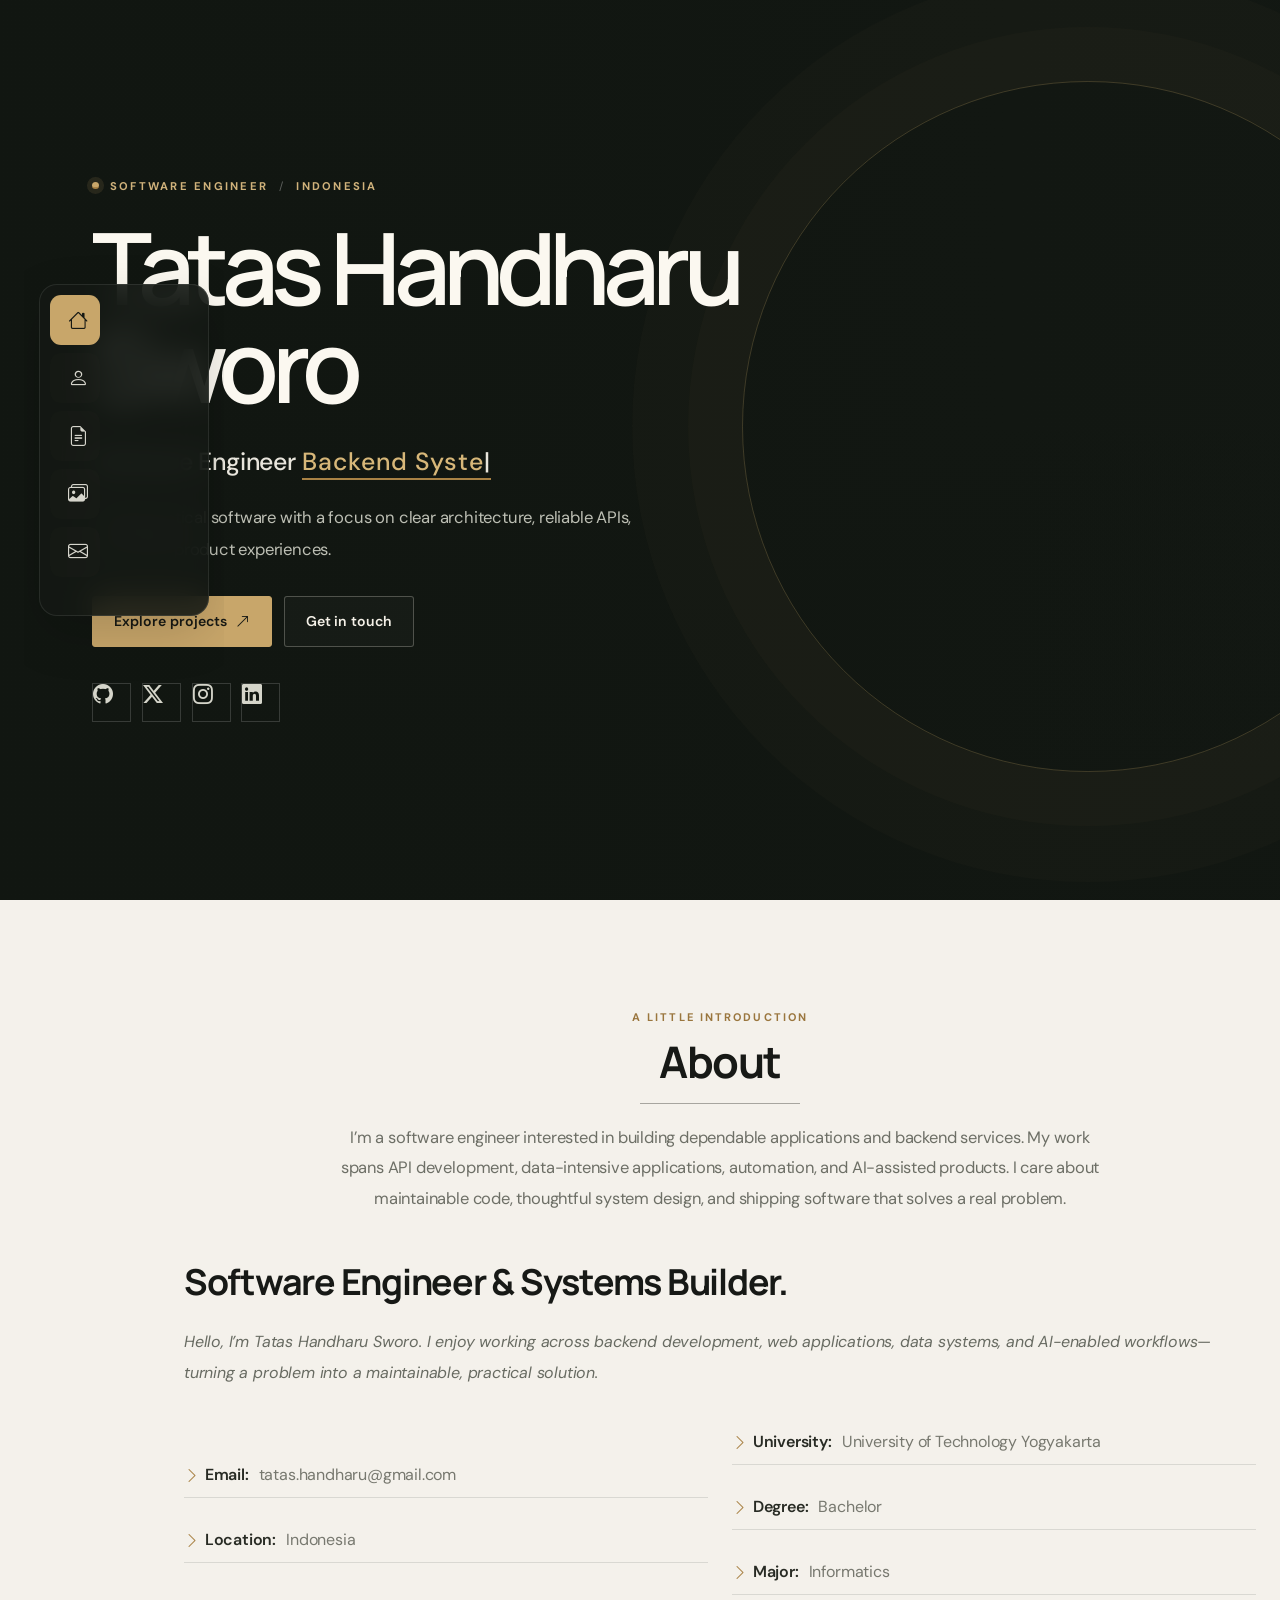
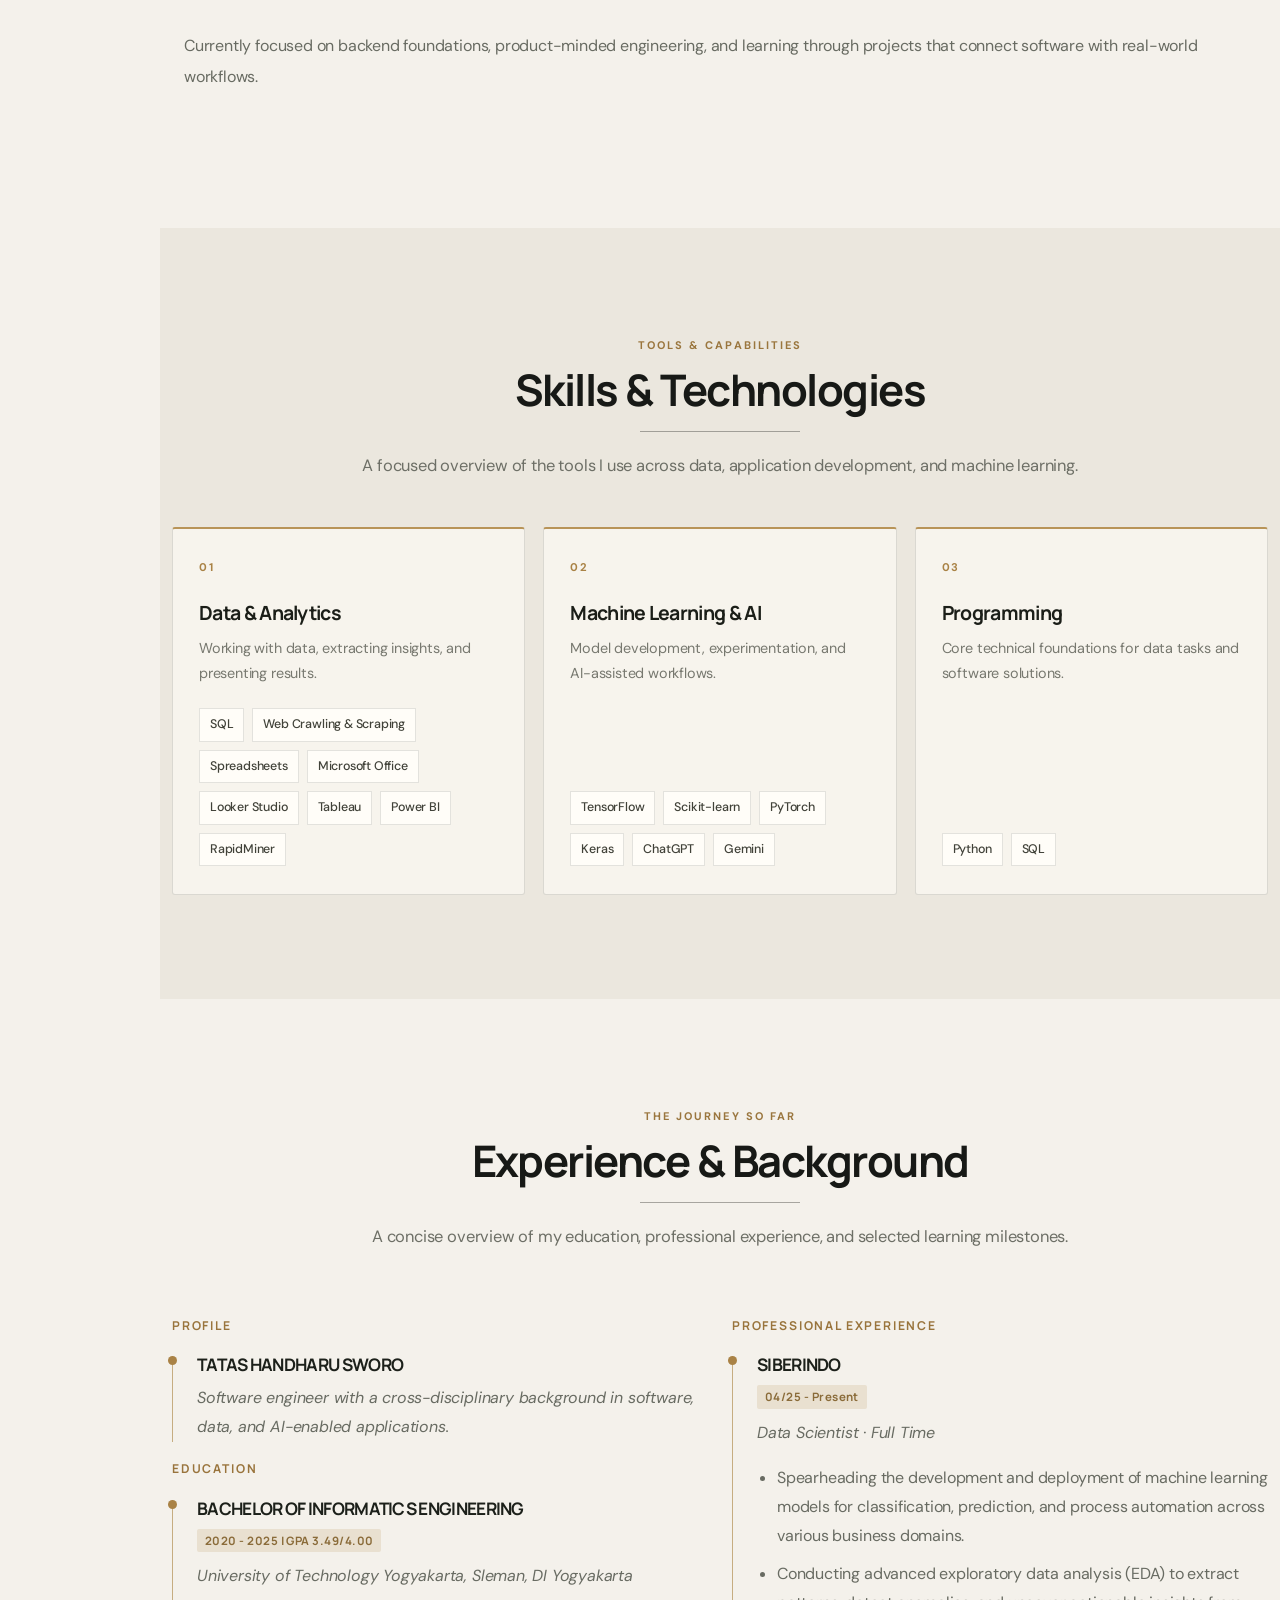
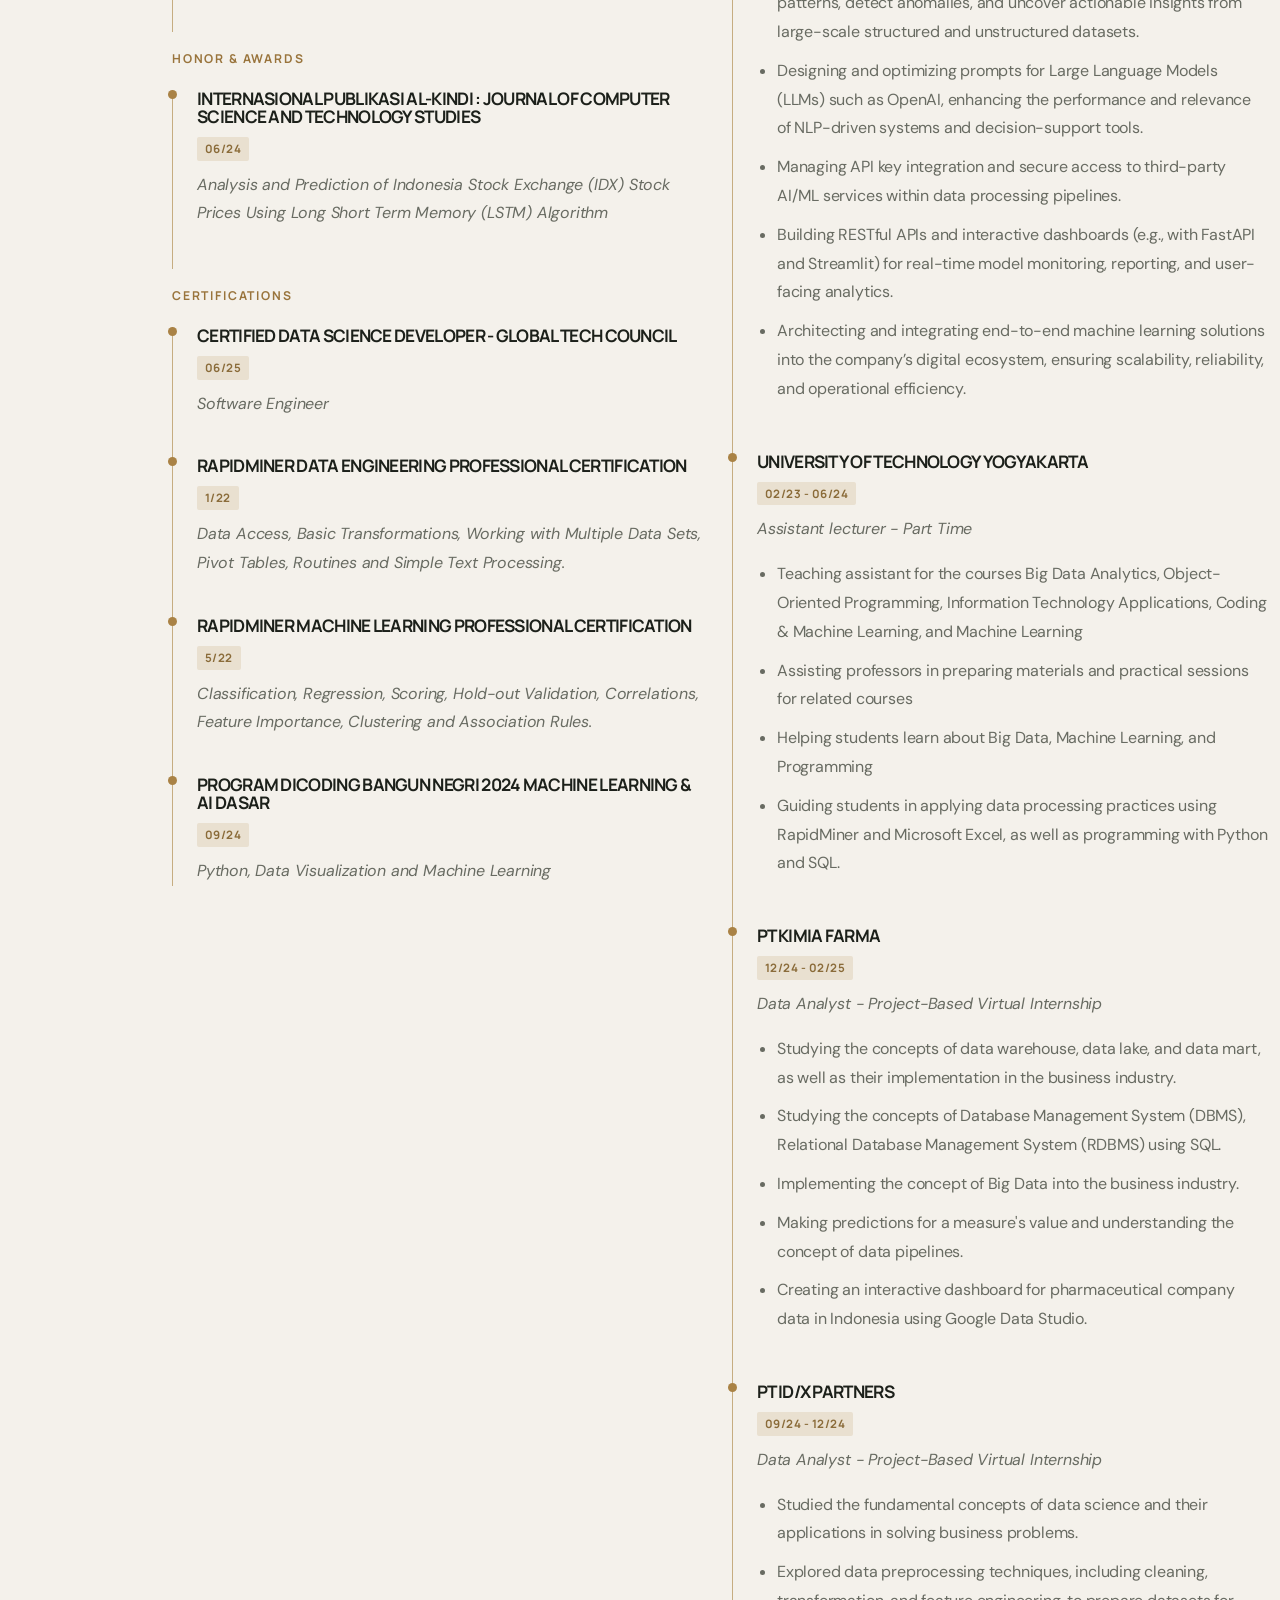
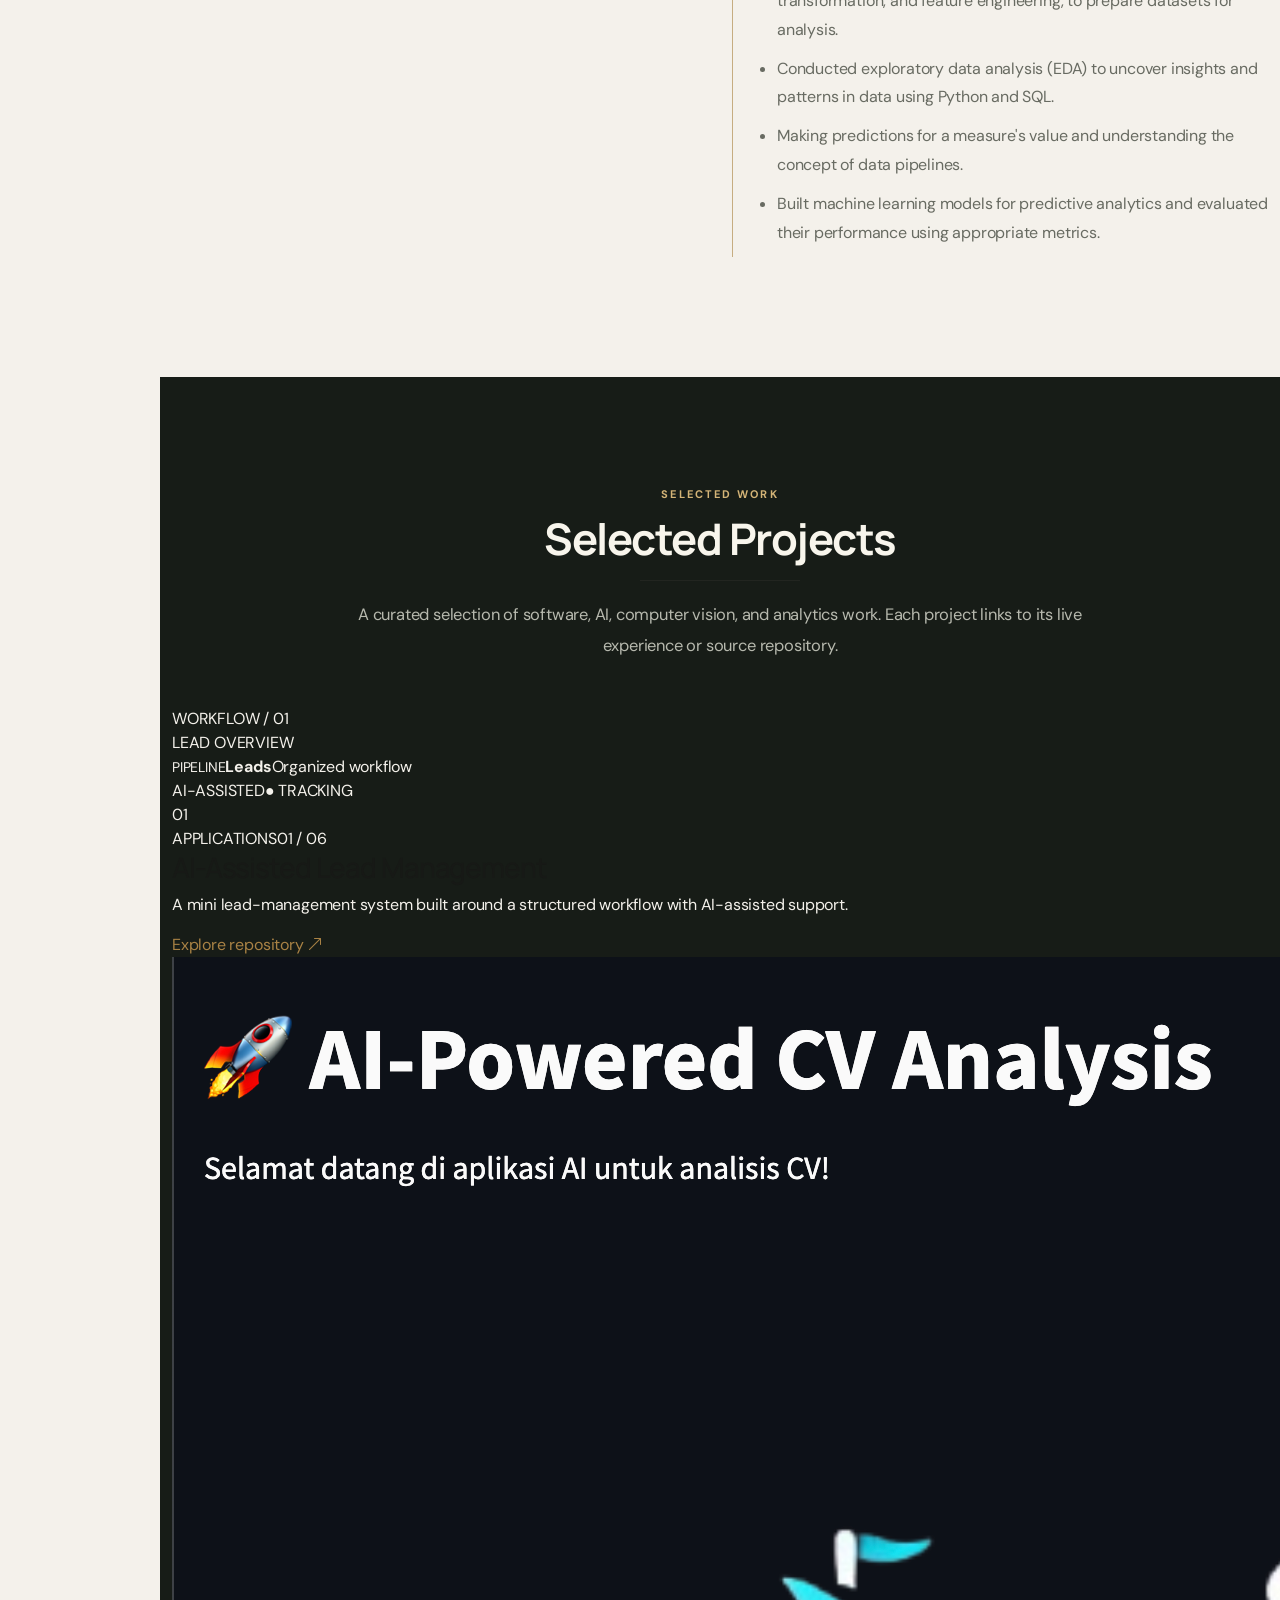
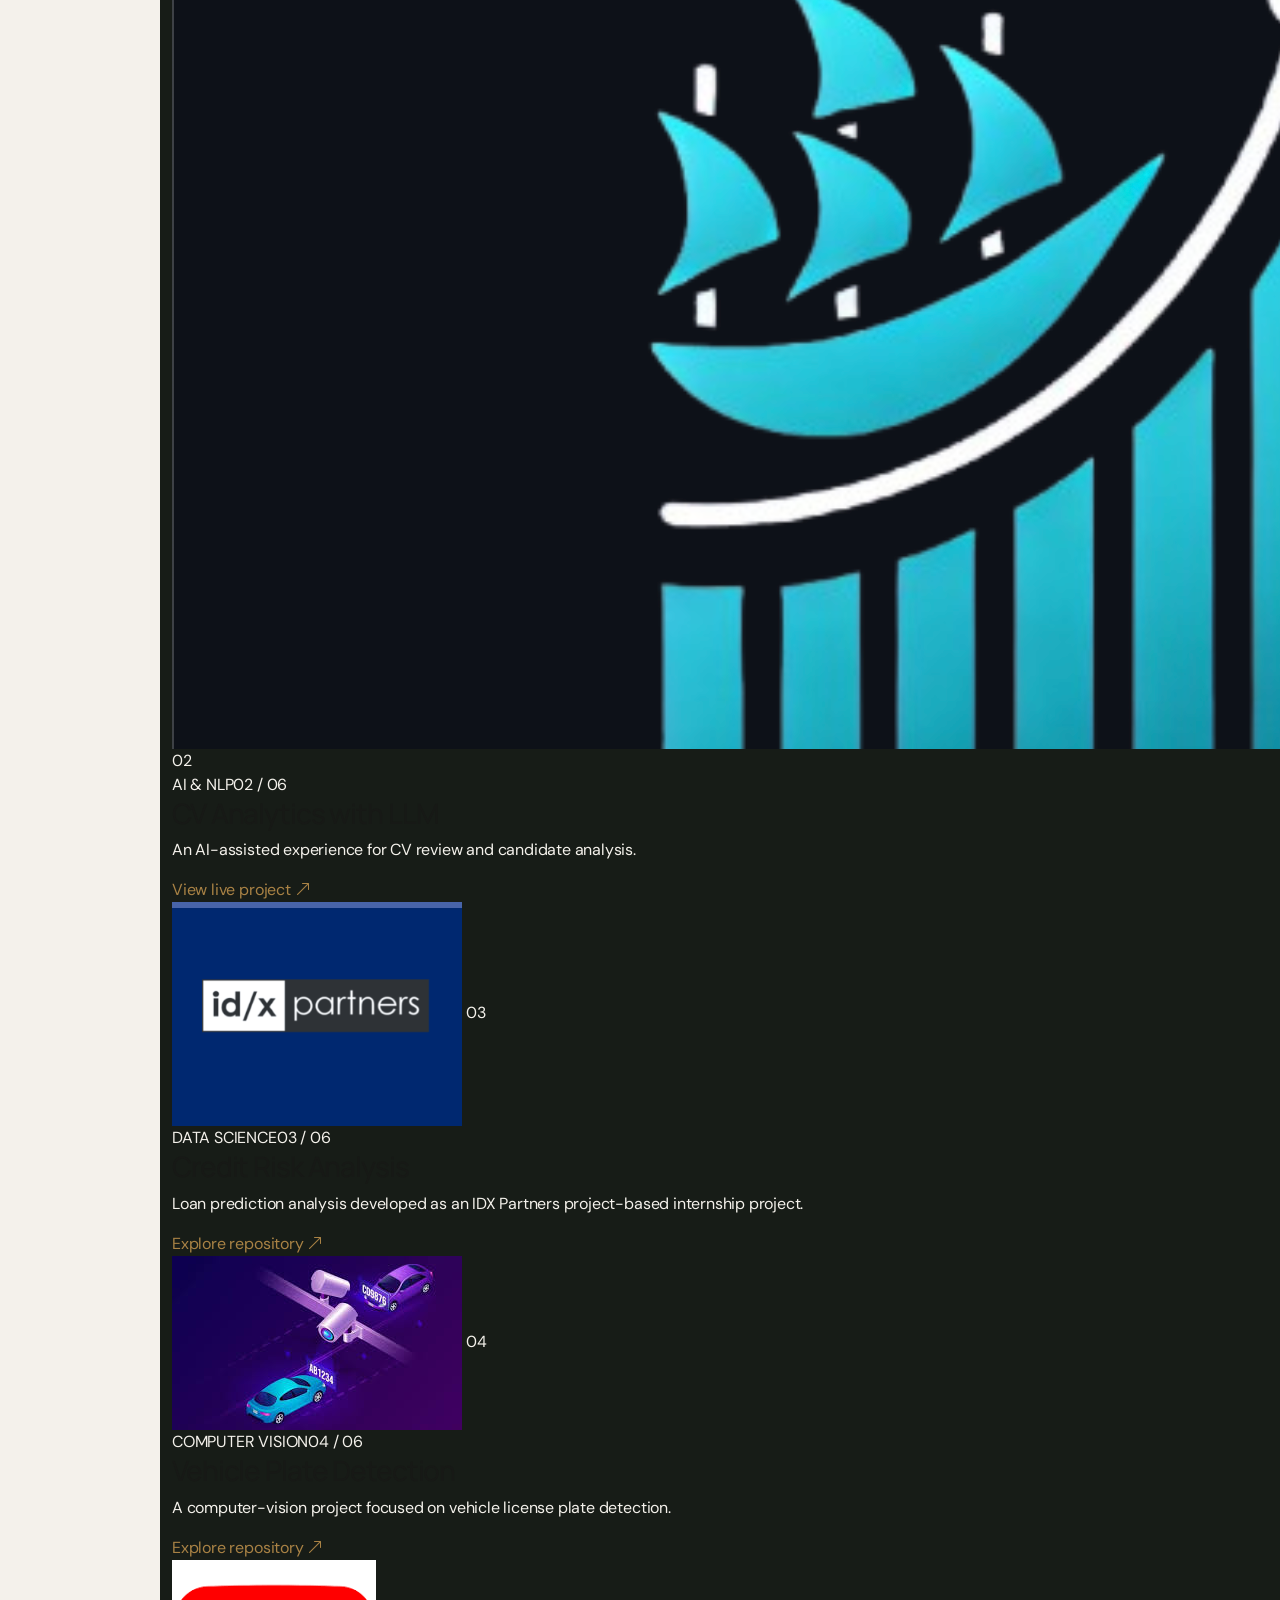
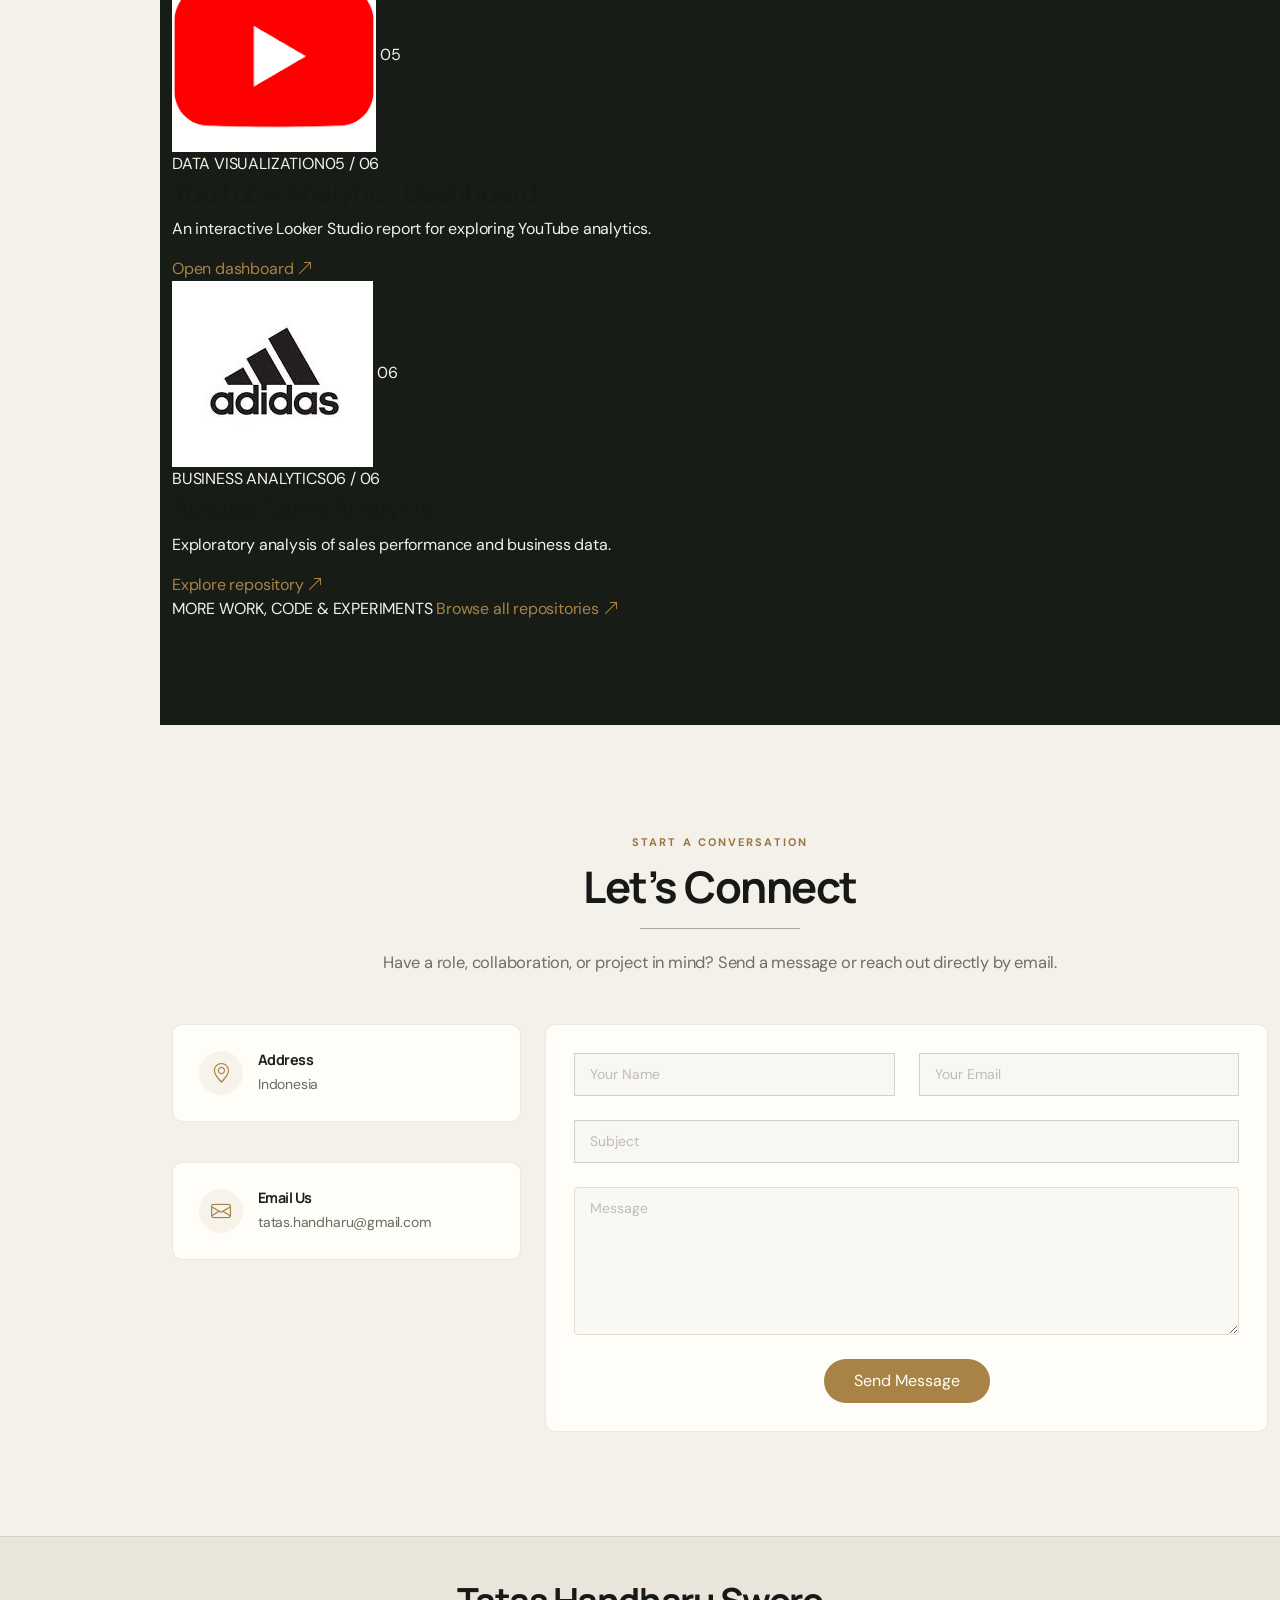
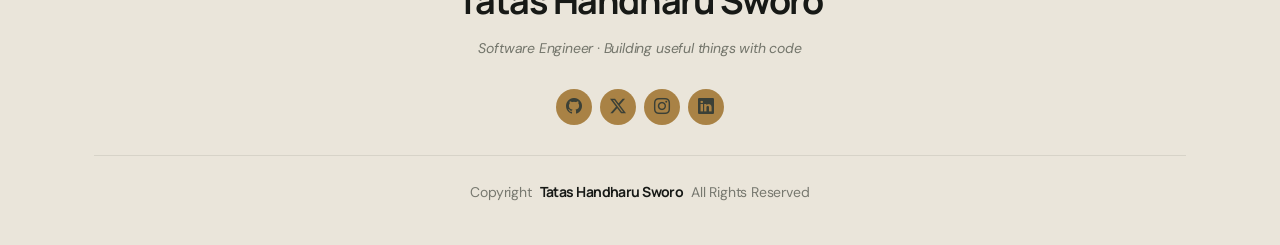
==== commit 1f550ff4: "Curate and restructure selected projects section" ====
--- a/index.html
+++ b/index.html
@@ -318,114 +318,108 @@
 
     <!-- Portfolio Section -->
     <section id="portfolio" class="portfolio section">
-
-      <!-- Section Title -->
       <div class="container section-title" data-aos="fade-up">
         <span class="section-kicker">SELECTED WORK</span>
         <h2>Selected Projects</h2>
-        <p>A selection of projects across application development, AI-assisted workflows, analytics, and engineering experiments. Open each project to explore its implementation and current state.</p>
-      </div><!-- End Section Title -->
+        <p>A curated selection of software, AI, computer vision, and analytics work. Each project links to its live experience or source repository.</p>
+      </div>
 
       <div class="container">
-
-        <div class="isotope-layout" data-default-filter="*" data-layout="masonry" data-sort="original-order">
-
-          <ul class="portfolio-filters isotope-filters" data-aos="fade-up" data-aos-delay="100">
-            <li data-filter="*" class="filter-active">All</li>
-            <li data-filter=".filter-app">AI & Applications</li>
-            <li data-filter=".filter-product">Data & Analytics</li>
-            <li data-filter=".filter-branding">Computer Vision</li>
-            <li data-filter=".filter-marketing">Data Engineering</li>
-          </ul><!-- End Portfolio Filters -->
-        
-          <div class="row gy-4 isotope-container" data-aos="fade-up" data-aos-delay="200">
-
-            <div class="col-lg-4 col-md-6 portfolio-item isotope-item filter-app">
-              <div class="portfolio-img">
-                <img src="assets/img/dataScientist/LLMNautixTech.png" alt="">
+        <div class="projects-grid" data-aos="fade-up" data-aos-delay="100">
+
+          <article class="project-card project-card-featured">
+            <div class="project-art project-art-lead" aria-hidden="true">
+              <span class="project-art-label">WORKFLOW / 01</span>
+              <div class="lead-window">
+                <div class="lead-window-top"><i></i><i></i><i></i><span>LEAD OVERVIEW</span></div>
+                <div class="lead-window-body">
+                  <div class="lead-stat"><small>PIPELINE</small><strong>Leads</strong><span>Organized workflow</span></div>
+                  <div class="lead-bars"><i></i><i></i><i></i><i></i><i></i></div>
+                </div>
+                <div class="lead-window-foot"><span>AI-ASSISTED</span><b>●</b> TRACKING</div>
               </div>
-              <div class="portfolio-info">
-                <h4>CV Analytics with LLM</h4>
-                <p>AI-assisted CV review and candidate analysis</p>
-                <a href="https://finpronautixtech.streamlit.app/" title="More Details" class="details-link" target="_blank"><i class="bi bi-link-45deg"></i></a>
-              </div>
-            </div><!-- End Portfolio Item -->
-                
-            <div class="col-lg-4 col-md-6 portfolio-item isotope-item filter-app">
-              <div class="portfolio-img">
-                <img src="assets/img/dataScientist/Logo-IDX.png" alt="">
-              </div>
-              <div class="portfolio-info">
-                <h4>Credit Risk Analysis</h4>
-                <p>Predictive analytics project</p>
-                <a href="https://github.com/tatashandharu15/Credit-Risk-Analysis-and-Prediction_IDX-Partners" title="More Details" class="details-link" target="_blank"><i class="bi bi-link-45deg"></i></a>
-              </div>
-            </div><!-- End Portfolio Item -->
-
-            <div class="col-lg-4 col-md-6 portfolio-item isotope-item filter-product">
-              <div class="portfolio-img">
-                <img src="assets/img/dataAnalyst/Youtube_logo.png" alt="">
-              </div>
-              <div class="portfolio-info">
-                <h4>YouTube Analytics Dashboard</h4>
-                <p>Interactive reporting with Looker Studio</p>
-                <a href="https://lookerstudio.google.com/reporting/49eb532f-0044-4d93-a6e1-acec966cb97a" title="More Details" class="details-link" target="_blank"><i class="bi bi-link-45deg"></i></a>
-              </div>
-            </div><!-- End Portfolio Item -->
-        
-            <div class="col-lg-4 col-md-6 portfolio-item isotope-item filter-branding">
-              <div class="portfolio-img">
-                <img src="assets/img/computerVision/plat.jpeg" alt="">
-              </div>
-              <div class="portfolio-info">
-                <h4>Vehicle Plate Detection</h4>
-                <p>Computer vision and object detection</p>
-                <a href="https://github.com/tatashandharu15/Vehicle-Plate-Detection" title="More Details" class="details-link" target="_blank"><i class="bi bi-link-45deg"></i></a>
-              </div>
-            </div><!-- End Portfolio Item -->
-        
-            <div class="col-lg-4 col-md-6 portfolio-item isotope-item filter-product">
-              <div class="portfolio-img">
-                <img src="assets/img/dataAnalyst/KimiaFarma.jpeg" alt="">
-              </div>
-              <div class="portfolio-info">
-                <h4>Kimia Farma Sales Dashboard</h4>
-                <p>Business performance reporting</p>
-                <a href="https://lookerstudio.google.com/reporting/d76e41d5-2c40-4fcf-bec5-568bdee56723" title="More Details" class="details-link" target="_blank"><i class="bi bi-link-45deg"></i></a>
-              </div>
-            </div><!-- End Portfolio Item -->
-        
-            <div class="col-lg-4 col-md-6 portfolio-item isotope-item filter-product">
-              <div class="portfolio-img">
-                <img src="assets/img/dataAnalyst/Adidas.jpeg" alt="">
-              </div>
-              <div class="portfolio-info">
-                <h4>Adidas Sales Analysis</h4>
-                <p>Exploratory data analysis</p>
-                <a href="https://github.com/tatashandharu15/Adidas-Sales-Performece-Analysis" title="More Details" class="details-link" target="_blank"><i class="bi bi-link-45deg"></i></a>
-              </div>
-            </div><!-- End Portfolio Item -->
-
-            <div class="col-lg-4 col-md-6 portfolio-item isotope-item filter-marketing">
-              <div class="portfolio-img">
-                <img src="assets/img/dataengineer/etlcredit.jpeg" alt="">
-              </div>
-              <div class="portfolio-info">
-                <h4>ETL Pentaho</h4>
-                <p>Pentaho Simple</p>
-                <a href="https://github.com/tatashandharu15/" title="More Details" class="details-link" target="_blank"><i class="bi bi-link-45deg"></i></a>
-              </div>
-            </div><!-- End Portfolio Item -->
-        
-          </div><!-- End Portfolio Container -->
-        
-        </div>
-
-      </div>
-
+              <span class="project-art-mark">01</span>
+            </div>
+            <div class="project-card-body">
+              <div class="project-meta"><span>APPLICATIONS</span><span>01 / 06</span></div>
+              <h3>AI-Assisted Lead Management</h3>
+              <p>A mini lead-management system built around a structured workflow with AI-assisted support.</p>
+              <a class="project-link" href="https://github.com/tatashandharu15/ai-assisted-lead-management" target="_blank" rel="noopener noreferrer">Explore repository <i class="bi bi-arrow-up-right"></i></a>
+            </div>
+          </article>
+
+          <article class="project-card">
+            <div class="project-image">
+              <img src="assets/img/dataScientist/LLMNautixTech.png" alt="CV analytics with large language models project preview" loading="lazy">
+              <span class="project-image-index">02</span>
+            </div>
+            <div class="project-card-body">
+              <div class="project-meta"><span>AI &amp; NLP</span><span>02 / 06</span></div>
+              <h3>CV Analytics with LLM</h3>
+              <p>An AI-assisted experience for CV review and candidate analysis.</p>
+              <a class="project-link" href="https://finpronautixtech.streamlit.app/" target="_blank" rel="noopener noreferrer">View live project <i class="bi bi-arrow-up-right"></i></a>
+            </div>
+          </article>
+
+          <article class="project-card">
+            <div class="project-image">
+              <img src="assets/img/dataScientist/Logo-IDX.png" alt="Credit risk analysis project preview" loading="lazy">
+              <span class="project-image-index">03</span>
+            </div>
+            <div class="project-card-body">
+              <div class="project-meta"><span>DATA SCIENCE</span><span>03 / 06</span></div>
+              <h3>Credit Risk Analysis</h3>
+              <p>Loan prediction analysis developed as an IDX Partners project-based internship project.</p>
+              <a class="project-link" href="https://github.com/tatashandharu15/Credit-Risk-Analysis-and-Prediction_IDX-Partners" target="_blank" rel="noopener noreferrer">Explore repository <i class="bi bi-arrow-up-right"></i></a>
+            </div>
+          </article>
+
+          <article class="project-card">
+            <div class="project-image">
+              <img src="assets/img/computerVision/plat.jpeg" alt="Vehicle plate detection project preview" loading="lazy">
+              <span class="project-image-index">04</span>
+            </div>
+            <div class="project-card-body">
+              <div class="project-meta"><span>COMPUTER VISION</span><span>04 / 06</span></div>
+              <h3>Vehicle Plate Detection</h3>
+              <p>A computer-vision project focused on vehicle license plate detection.</p>
+              <a class="project-link" href="https://github.com/tatashandharu15/Vehicle-Plate-Detection" target="_blank" rel="noopener noreferrer">Explore repository <i class="bi bi-arrow-up-right"></i></a>
+            </div>
+          </article>
+
+          <article class="project-card">
+            <div class="project-image">
+              <img src="assets/img/dataAnalyst/Youtube_logo.png" alt="YouTube analytics dashboard project preview" loading="lazy">
+              <span class="project-image-index">05</span>
+            </div>
+            <div class="project-card-body">
+              <div class="project-meta"><span>DATA VISUALIZATION</span><span>05 / 06</span></div>
+              <h3>YouTube Analytics Dashboard</h3>
+              <p>An interactive Looker Studio report for exploring YouTube analytics.</p>
+              <a class="project-link" href="https://lookerstudio.google.com/reporting/49eb532f-0044-4d93-a6e1-acec966cb97a" target="_blank" rel="noopener noreferrer">Open dashboard <i class="bi bi-arrow-up-right"></i></a>
+            </div>
+          </article>
+
+          <article class="project-card">
+            <div class="project-image">
+              <img src="assets/img/dataAnalyst/Adidas.jpeg" alt="Adidas sales analysis project preview" loading="lazy">
+              <span class="project-image-index">06</span>
+            </div>
+            <div class="project-card-body">
+              <div class="project-meta"><span>BUSINESS ANALYTICS</span><span>06 / 06</span></div>
+              <h3>Adidas Sales Analysis</h3>
+              <p>Exploratory analysis of sales performance and business data.</p>
+              <a class="project-link" href="https://github.com/tatashandharu15/Adidas-Sales-Performece-Analysis" target="_blank" rel="noopener noreferrer">Explore repository <i class="bi bi-arrow-up-right"></i></a>
+            </div>
+          </article>
+
+        </div>
+        <div class="projects-footer" data-aos="fade-up">
+          <span>MORE WORK, CODE &amp; EXPERIMENTS</span>
+          <a href="https://github.com/tatashandharu15?tab=repositories" target="_blank" rel="noopener noreferrer">Browse all repositories <i class="bi bi-arrow-up-right"></i></a>
+        </div>
+      </div>
     </section><!-- /Portfolio Section -->
-
-    
 
     <!-- Contact Section -->
     <section id="contact" class="contact section">
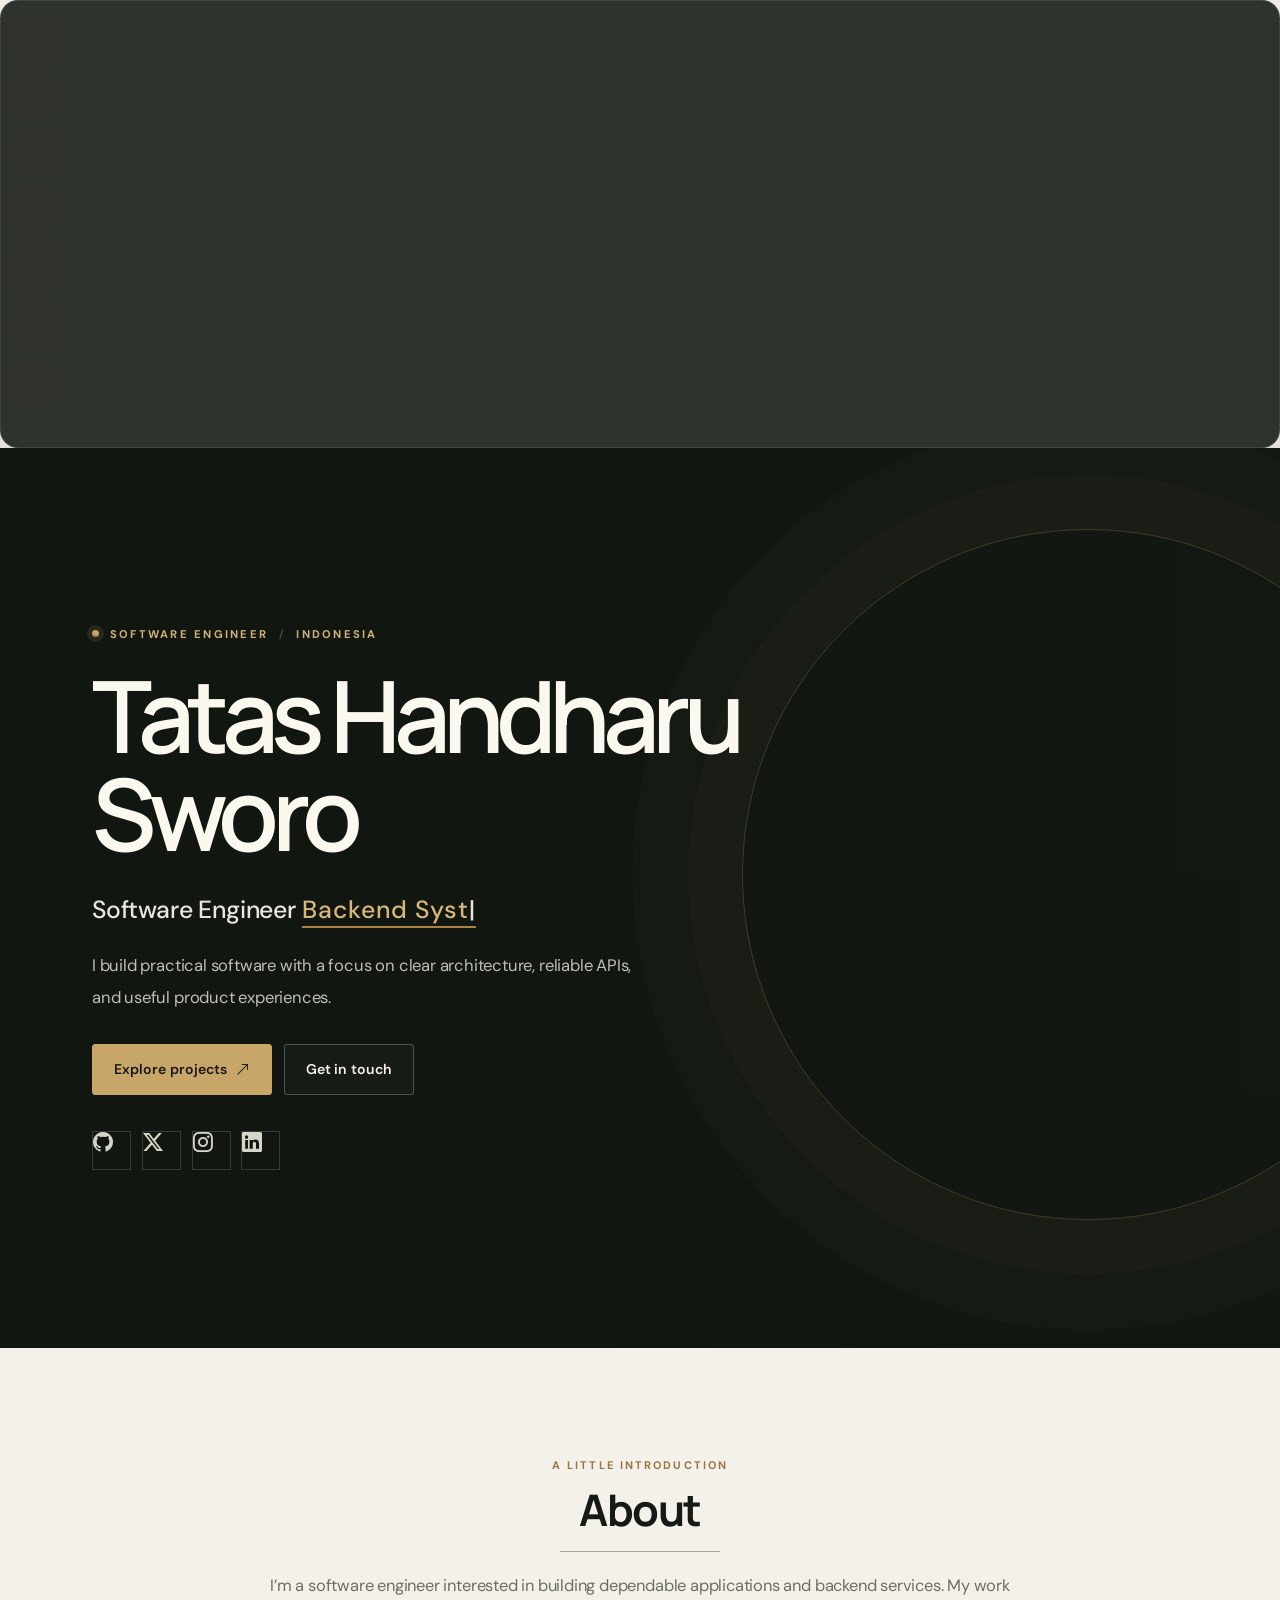
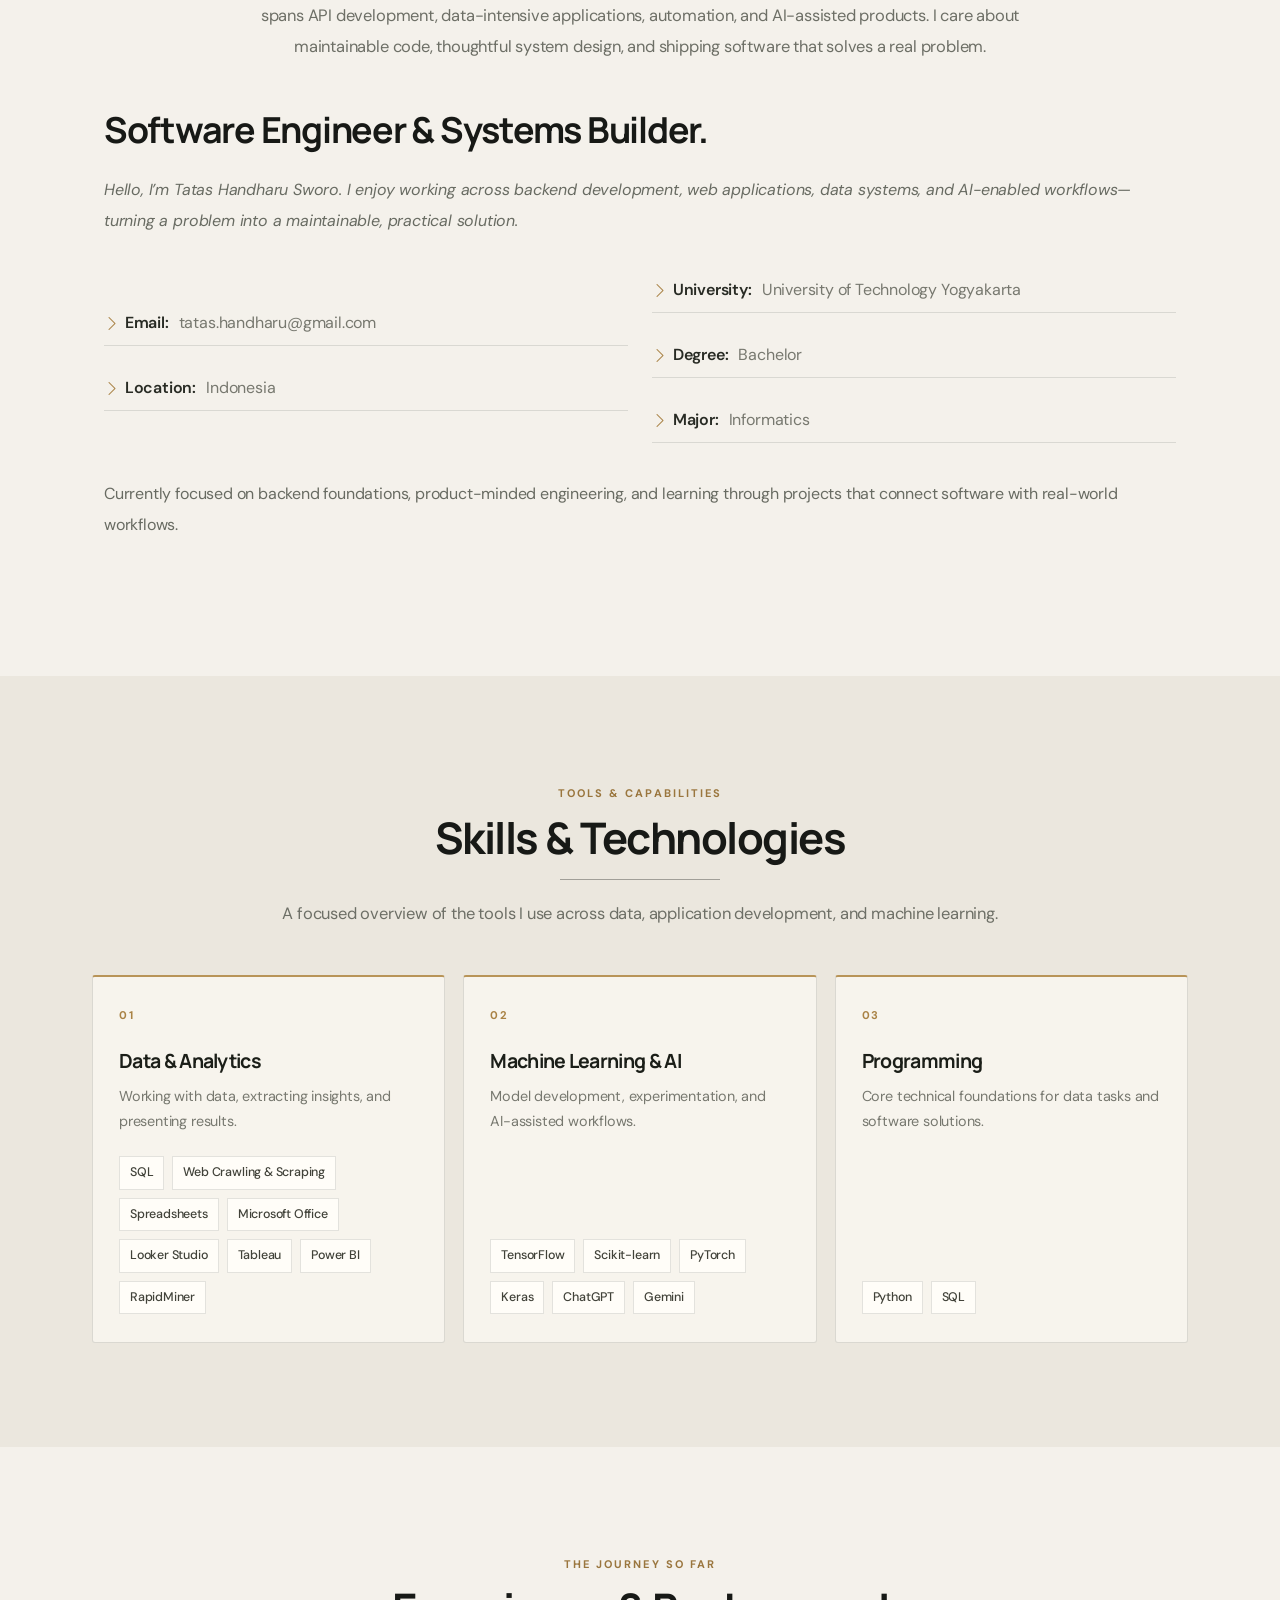
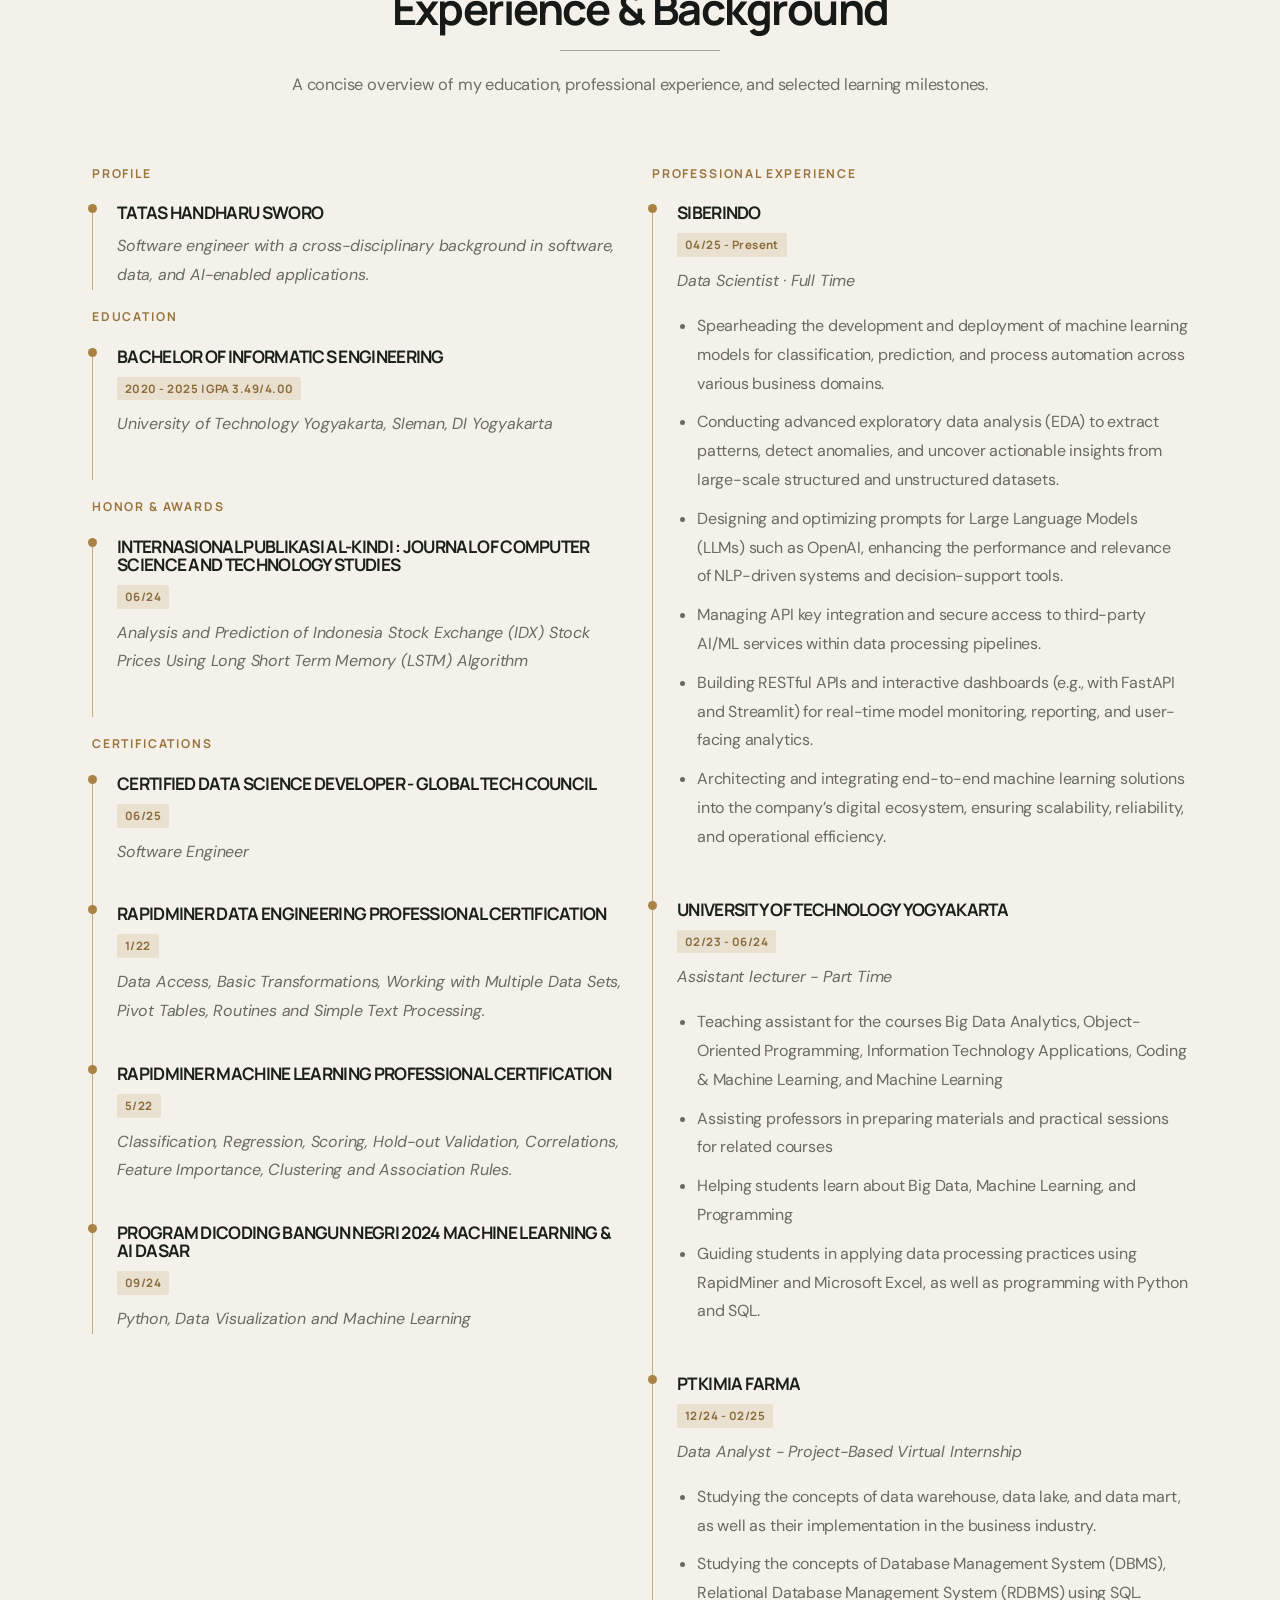
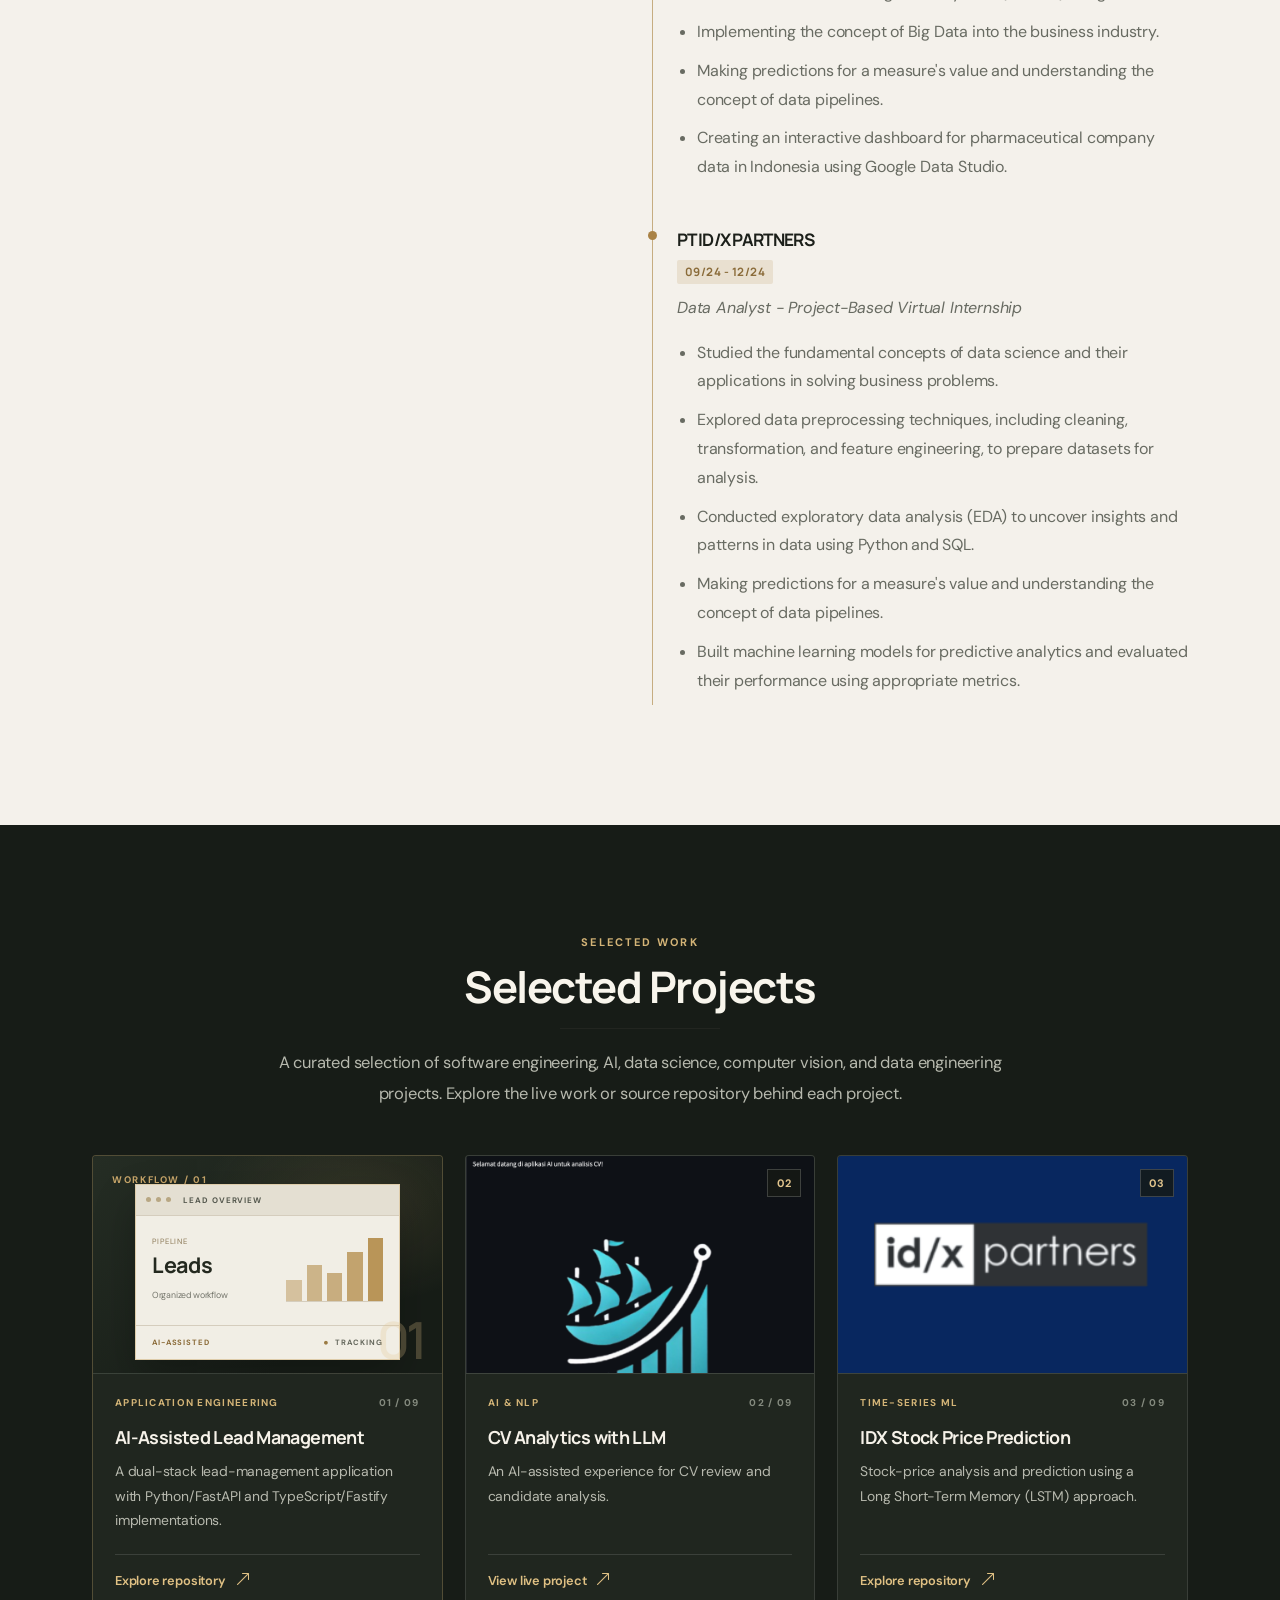
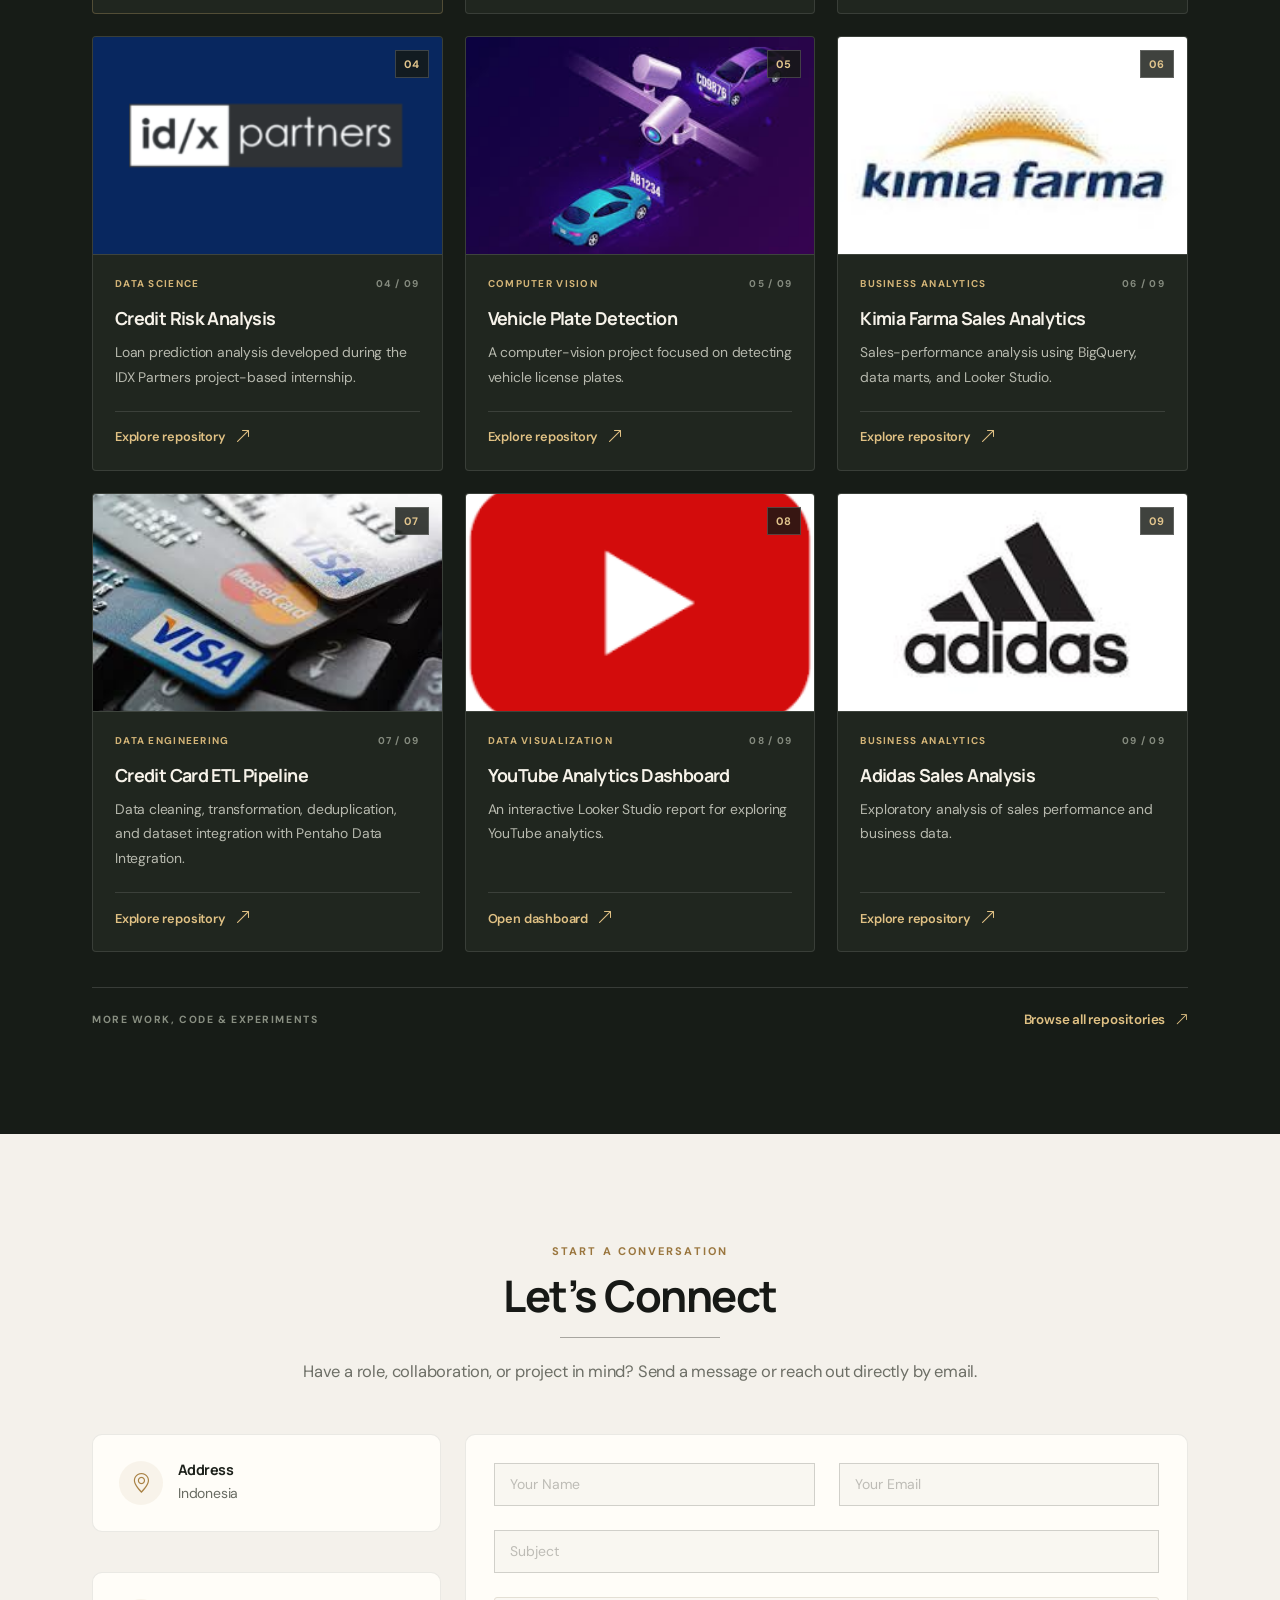
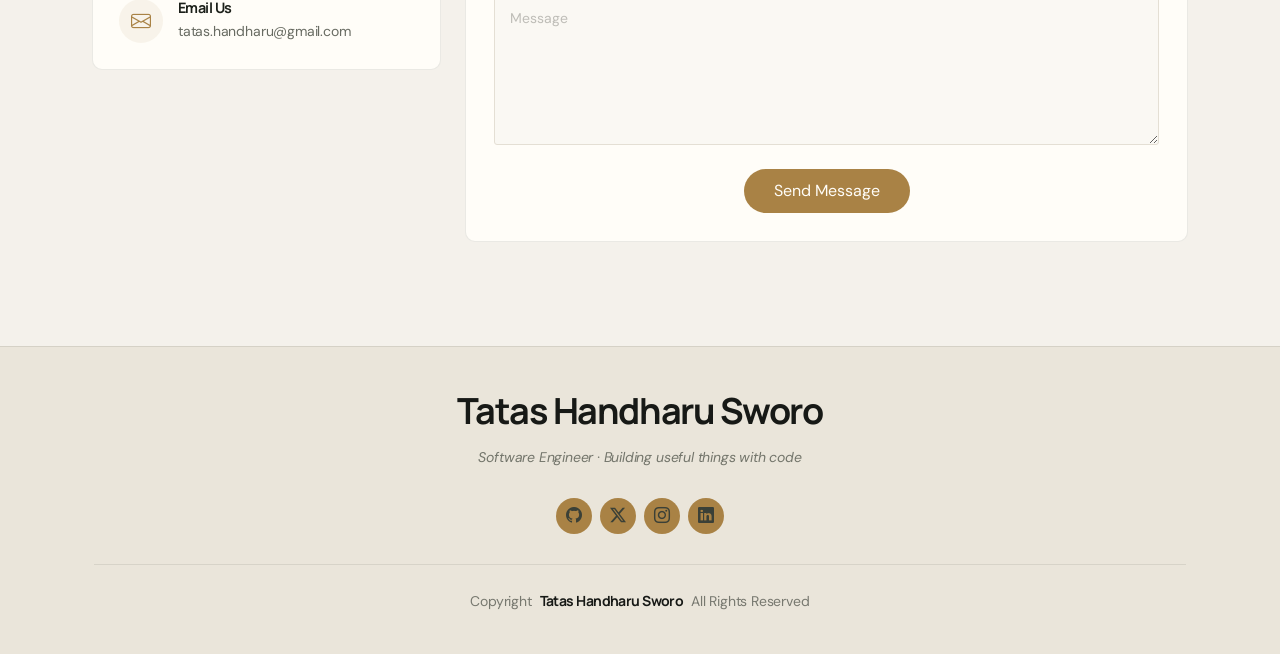
==== commit 2566c4b6: "Expand selected projects and rebuild portfolio navigation" ====
--- a/index.html
+++ b/index.html
@@ -45,22 +45,25 @@
 
 <body class="index-page">
 
-  <header id="header" class="header d-flex flex-column justify-content-center">
-
-    <i class="header-toggle d-xl-none bi bi-list"></i>
-
-    <nav id="navmenu" class="navmenu">
+  <header id="header" class="site-header">
+    <button class="header-toggle d-xl-none" type="button" aria-label="Open navigation" aria-controls="navmenu">
+      <i class="bi bi-list" aria-hidden="true"></i>
+    </button>
+    <nav id="navmenu" class="navmenu" aria-label="Main navigation">
+      <a class="nav-brand" href="#hero" aria-label="Tatas Handharu Sworo, home">
+        <span class="nav-brand-mark">T<span>.</span></span>
+        <span class="nav-brand-copy"><strong>TATAS HANDHARU</strong><small>SOFTWARE ENGINEER</small></span>
+      </a>
       <ul>
-        <li><a href="#hero" class="active"><i class="bi bi-house navicon"></i><span>Home</span></a></li>
-        <li><a href="#about"><i class="bi bi-person navicon"></i><span>About</span></a></li>
-        <li><a href="#resume"><i class="bi bi-file-earmark-text navicon"></i><span>Resume</span></a></li>
-        <li><a href="#portfolio"><i class="bi bi-images navicon"></i><span>Portfolio</span></a></li>
-        <li><a href="#contact"><i class="bi bi-envelope navicon"></i><span>Contact</span></a></li>
+        <li><a href="#hero" class="active"><span>Home</span></a></li>
+        <li><a href="#about"><span>About</span></a></li>
+        <li><a href="#skills"><span>Skills</span></a></li>
+        <li><a href="#resume"><span>Experience</span></a></li>
+        <li><a href="#portfolio"><span>Projects</span></a></li>
+        <li><a class="nav-contact" href="#contact"><span>Contact <i class="bi bi-arrow-up-right" aria-hidden="true"></i></span></a></li>
       </ul>
     </nav>
-
   </header>
-
   <main class="main">
 
     <!-- Hero Section -->
@@ -321,7 +324,7 @@
       <div class="container section-title" data-aos="fade-up">
         <span class="section-kicker">SELECTED WORK</span>
         <h2>Selected Projects</h2>
-        <p>A curated selection of software, AI, computer vision, and analytics work. Each project links to its live experience or source repository.</p>
+        <p>A curated selection of software engineering, AI, data science, computer vision, and data engineering projects. Explore the live work or source repository behind each project.</p>
       </div>
 
       <div class="container">
@@ -341,9 +344,9 @@
               <span class="project-art-mark">01</span>
             </div>
             <div class="project-card-body">
-              <div class="project-meta"><span>APPLICATIONS</span><span>01 / 06</span></div>
+              <div class="project-meta"><span>APPLICATION ENGINEERING</span><span>01 / 09</span></div>
               <h3>AI-Assisted Lead Management</h3>
-              <p>A mini lead-management system built around a structured workflow with AI-assisted support.</p>
+              <p>A dual-stack lead-management application with Python/FastAPI and TypeScript/Fastify implementations.</p>
               <a class="project-link" href="https://github.com/tatashandharu15/ai-assisted-lead-management" target="_blank" rel="noopener noreferrer">Explore repository <i class="bi bi-arrow-up-right"></i></a>
             </div>
           </article>
@@ -354,7 +357,7 @@
               <span class="project-image-index">02</span>
             </div>
             <div class="project-card-body">
-              <div class="project-meta"><span>AI &amp; NLP</span><span>02 / 06</span></div>
+              <div class="project-meta"><span>AI &amp; NLP</span><span>02 / 09</span></div>
               <h3>CV Analytics with LLM</h3>
               <p>An AI-assisted experience for CV review and candidate analysis.</p>
               <a class="project-link" href="https://finpronautixtech.streamlit.app/" target="_blank" rel="noopener noreferrer">View live project <i class="bi bi-arrow-up-right"></i></a>
@@ -363,13 +366,26 @@
 
           <article class="project-card">
             <div class="project-image">
+              <img src="assets/img/dataScientist/Logo-IDX.png" alt="Indonesia Stock Exchange price prediction project preview" loading="lazy">
+              <span class="project-image-index">03</span>
+            </div>
+            <div class="project-card-body">
+              <div class="project-meta"><span>TIME-SERIES ML</span><span>03 / 09</span></div>
+              <h3>IDX Stock Price Prediction</h3>
+              <p>Stock-price analysis and prediction using a Long Short-Term Memory (LSTM) approach.</p>
+              <a class="project-link" href="https://github.com/tatashandharu15/Analysis_and_Prediction_of_Indonesia_Stock_Exchange-IDX-_Stock_Prices" target="_blank" rel="noopener noreferrer">Explore repository <i class="bi bi-arrow-up-right"></i></a>
+            </div>
+          </article>
+
+          <article class="project-card">
+            <div class="project-image">
               <img src="assets/img/dataScientist/Logo-IDX.png" alt="Credit risk analysis project preview" loading="lazy">
-              <span class="project-image-index">03</span>
-            </div>
-            <div class="project-card-body">
-              <div class="project-meta"><span>DATA SCIENCE</span><span>03 / 06</span></div>
+              <span class="project-image-index">04</span>
+            </div>
+            <div class="project-card-body">
+              <div class="project-meta"><span>DATA SCIENCE</span><span>04 / 09</span></div>
               <h3>Credit Risk Analysis</h3>
-              <p>Loan prediction analysis developed as an IDX Partners project-based internship project.</p>
+              <p>Loan prediction analysis developed during the IDX Partners project-based internship.</p>
               <a class="project-link" href="https://github.com/tatashandharu15/Credit-Risk-Analysis-and-Prediction_IDX-Partners" target="_blank" rel="noopener noreferrer">Explore repository <i class="bi bi-arrow-up-right"></i></a>
             </div>
           </article>
@@ -377,23 +393,49 @@
           <article class="project-card">
             <div class="project-image">
               <img src="assets/img/computerVision/plat.jpeg" alt="Vehicle plate detection project preview" loading="lazy">
-              <span class="project-image-index">04</span>
-            </div>
-            <div class="project-card-body">
-              <div class="project-meta"><span>COMPUTER VISION</span><span>04 / 06</span></div>
+              <span class="project-image-index">05</span>
+            </div>
+            <div class="project-card-body">
+              <div class="project-meta"><span>COMPUTER VISION</span><span>05 / 09</span></div>
               <h3>Vehicle Plate Detection</h3>
-              <p>A computer-vision project focused on vehicle license plate detection.</p>
+              <p>A computer-vision project focused on detecting vehicle license plates.</p>
               <a class="project-link" href="https://github.com/tatashandharu15/Vehicle-Plate-Detection" target="_blank" rel="noopener noreferrer">Explore repository <i class="bi bi-arrow-up-right"></i></a>
             </div>
           </article>
 
           <article class="project-card">
             <div class="project-image">
+              <img src="assets/img/dataAnalyst/KimiaFarma.jpeg" alt="Kimia Farma sales performance analysis preview" loading="lazy">
+              <span class="project-image-index">06</span>
+            </div>
+            <div class="project-card-body">
+              <div class="project-meta"><span>BUSINESS ANALYTICS</span><span>06 / 09</span></div>
+              <h3>Kimia Farma Sales Analytics</h3>
+              <p>Sales-performance analysis using BigQuery, data marts, and Looker Studio.</p>
+              <a class="project-link" href="https://github.com/tatashandharu15/Analyzing-Kimia-Farma-Sales-Performance" target="_blank" rel="noopener noreferrer">Explore repository <i class="bi bi-arrow-up-right"></i></a>
+            </div>
+          </article>
+
+          <article class="project-card">
+            <div class="project-image">
+              <img src="assets/img/dataengineer/etlcredit.jpeg" alt="Credit card ETL workflow preview" loading="lazy">
+              <span class="project-image-index">07</span>
+            </div>
+            <div class="project-card-body">
+              <div class="project-meta"><span>DATA ENGINEERING</span><span>07 / 09</span></div>
+              <h3>Credit Card ETL Pipeline</h3>
+              <p>Data cleaning, transformation, deduplication, and dataset integration with Pentaho Data Integration.</p>
+              <a class="project-link" href="https://github.com/tatashandharu15/etl-credit-card-using-pentaho" target="_blank" rel="noopener noreferrer">Explore repository <i class="bi bi-arrow-up-right"></i></a>
+            </div>
+          </article>
+
+          <article class="project-card">
+            <div class="project-image">
               <img src="assets/img/dataAnalyst/Youtube_logo.png" alt="YouTube analytics dashboard project preview" loading="lazy">
-              <span class="project-image-index">05</span>
-            </div>
-            <div class="project-card-body">
-              <div class="project-meta"><span>DATA VISUALIZATION</span><span>05 / 06</span></div>
+              <span class="project-image-index">08</span>
+            </div>
+            <div class="project-card-body">
+              <div class="project-meta"><span>DATA VISUALIZATION</span><span>08 / 09</span></div>
               <h3>YouTube Analytics Dashboard</h3>
               <p>An interactive Looker Studio report for exploring YouTube analytics.</p>
               <a class="project-link" href="https://lookerstudio.google.com/reporting/49eb532f-0044-4d93-a6e1-acec966cb97a" target="_blank" rel="noopener noreferrer">Open dashboard <i class="bi bi-arrow-up-right"></i></a>
@@ -403,10 +445,10 @@
           <article class="project-card">
             <div class="project-image">
               <img src="assets/img/dataAnalyst/Adidas.jpeg" alt="Adidas sales analysis project preview" loading="lazy">
-              <span class="project-image-index">06</span>
-            </div>
-            <div class="project-card-body">
-              <div class="project-meta"><span>BUSINESS ANALYTICS</span><span>06 / 06</span></div>
+              <span class="project-image-index">09</span>
+            </div>
+            <div class="project-card-body">
+              <div class="project-meta"><span>BUSINESS ANALYTICS</span><span>09 / 09</span></div>
               <h3>Adidas Sales Analysis</h3>
               <p>Exploratory analysis of sales performance and business data.</p>
               <a class="project-link" href="https://github.com/tatashandharu15/Adidas-Sales-Performece-Analysis" target="_blank" rel="noopener noreferrer">Explore repository <i class="bi bi-arrow-up-right"></i></a>
--- a/assets/css/main.css
+++ b/assets/css/main.css
@@ -1960,3 +1960,240 @@
 .hero > img { display: none !important; }
 .about .row > .content { width: 100%; }
 .about img.img-fluid { display: none !important; }
+
+
+/* Selected projects — consistent editorial grid and aligned project cards */
+.portfolio .projects-grid {
+  display: grid;
+  grid-template-columns: repeat(3, minmax(0, 1fr));
+  gap: 22px;
+  align-items: stretch;
+}
+.portfolio .project-card {
+  min-width: 0;
+  display: flex;
+  flex-direction: column;
+  overflow: hidden;
+  background: #20261f;
+  border: 1px solid rgba(255, 255, 255, .11);
+  border-radius: 4px;
+  transition: transform .25s ease, border-color .25s ease, box-shadow .25s ease;
+}
+.portfolio .project-card:hover {
+  transform: translateY(-5px);
+  border-color: rgba(200, 166, 106, .52);
+  box-shadow: 0 20px 40px rgba(0, 0, 0, .16);
+}
+.portfolio .project-image,
+.portfolio .project-art {
+  position: relative;
+  aspect-ratio: 16 / 10;
+  width: 100%;
+  overflow: hidden;
+  background: #282f27;
+  border-bottom: 1px solid rgba(255, 255, 255, .1);
+}
+.portfolio .project-image img {
+  display: block;
+  width: 100%;
+  height: 100%;
+  object-fit: cover;
+  transition: transform .5s ease, filter .4s ease;
+  filter: saturate(.78);
+}
+.portfolio .project-card:hover .project-image img {
+  transform: scale(1.045);
+  filter: saturate(1);
+}
+.portfolio .project-image-index {
+  position: absolute;
+  right: 13px;
+  top: 13px;
+  display: inline-flex;
+  align-items: center;
+  justify-content: center;
+  min-width: 34px;
+  height: 28px;
+  padding: 0 8px;
+  background: rgba(21, 25, 20, .82);
+  border: 1px solid rgba(255, 255, 255, .18);
+  color: #e2c58d;
+  font-size: .68rem;
+  font-weight: 700;
+  letter-spacing: .08em;
+}
+.portfolio .project-card-body {
+  display: flex;
+  flex: 1;
+  flex-direction: column;
+  align-items: flex-start;
+  padding: 22px 22px 21px;
+}
+.portfolio .project-meta {
+  display: flex;
+  width: 100%;
+  justify-content: space-between;
+  align-items: center;
+  gap: 10px;
+  margin-bottom: 15px;
+  color: #d3b477;
+  font-size: .62rem;
+  font-weight: 700;
+  letter-spacing: .13em;
+  line-height: 1.4;
+}
+.portfolio .project-meta span:last-child { color: #858b7f; white-space: nowrap; }
+.portfolio .project-card-body h3 {
+  color: #f6f2e9;
+  font-size: 1.12rem;
+  line-height: 1.35;
+  font-weight: 700;
+  margin: 0 0 10px;
+  letter-spacing: -.035em;
+}
+.portfolio .project-card-body p {
+  color: #b7b9ae;
+  font-size: .87rem;
+  line-height: 1.75;
+  margin: 0 0 22px;
+}
+.portfolio .project-link {
+  display: inline-flex;
+  align-items: center;
+  gap: 9px;
+  margin-top: auto;
+  padding-top: 13px;
+  border-top: 1px solid rgba(255, 255, 255, .12);
+  width: 100%;
+  color: #e0c184;
+  font-size: .8rem;
+  font-weight: 600;
+  text-decoration: none;
+  transition: color .2s ease;
+}
+.portfolio .project-link i { font-size: 1rem; transition: transform .2s ease; }
+.portfolio .project-link:hover { color: #fff0ce; }
+.portfolio .project-link:hover i { transform: translate(2px, -2px); }
+.portfolio .project-card-featured { border-color: rgba(200, 166, 106, .3); }
+.portfolio .project-art-lead {
+  display: flex;
+  align-items: center;
+  justify-content: center;
+  background:
+    radial-gradient(ellipse at 76% 22%, rgba(200,166,106,.14), transparent 42%),
+    linear-gradient(135deg, #252d24 0%, #171d17 70%);
+}
+.portfolio .project-art-label {
+  position: absolute;
+  top: 17px;
+  left: 19px;
+  color: #c8a66a;
+  font-size: .6rem;
+  font-weight: 700;
+  letter-spacing: .17em;
+}
+.portfolio .lead-window {
+  width: 76%;
+  max-width: 320px;
+  background: #f1eee5;
+  color: #20261f;
+  border: 1px solid rgba(200,166,106,.48);
+  box-shadow: 0 18px 40px rgba(0,0,0,.22);
+  transform: translateY(7px);
+}
+.portfolio .lead-window-top {
+  height: 31px;
+  display: flex;
+  align-items: center;
+  gap: 5px;
+  padding: 0 10px;
+  background: #e4dfd2;
+  border-bottom: 1px solid #d5cdbd;
+}
+.portfolio .lead-window-top i { width: 5px; height: 5px; border-radius: 50%; background: #b8a783; }
+.portfolio .lead-window-top span {
+  margin-left: 7px;
+  color: #55584e;
+  font-size: .5rem;
+  font-weight: 700;
+  letter-spacing: .12em;
+}
+.portfolio .lead-window-body {
+  display: grid;
+  grid-template-columns: 1fr .8fr;
+  align-items: center;
+  gap: 14px;
+  padding: 20px 16px;
+}
+.portfolio .lead-stat small { display: block; color: #8b7957; font-size: .48rem; letter-spacing: .12em; }
+.portfolio .lead-stat strong { display: block; margin: 6px 0 4px; color: #24291f; font: 700 1.35rem/1.1 "Manrope",sans-serif; }
+.portfolio .lead-stat span { color: #74756b; font-size: .55rem; }
+.portfolio .lead-bars { height: 64px; display: flex; align-items: flex-end; gap: 5px; border-bottom: 1px solid #d5cdbd; }
+.portfolio .lead-bars i { display: block; flex: 1; background: #b99558; }
+.portfolio .lead-bars i:nth-child(1) { height: 34%; opacity: .5; }
+.portfolio .lead-bars i:nth-child(2) { height: 58%; opacity: .65; }
+.portfolio .lead-bars i:nth-child(3) { height: 45%; opacity: .72; }
+.portfolio .lead-bars i:nth-child(4) { height: 78%; opacity: .84; }
+.portfolio .lead-bars i:nth-child(5) { height: 100%; }
+.portfolio .lead-window-foot {
+  display: flex;
+  align-items: center;
+  gap: 6px;
+  padding: 10px 16px;
+  border-top: 1px solid #d5cdbd;
+  color: #66695e;
+  font-size: .48rem;
+  font-weight: 700;
+  letter-spacing: .12em;
+}
+.portfolio .lead-window-foot span { color: #8a6a37; }
+.portfolio .lead-window-foot b { margin-left: auto; color: #9b7b44; font-size: .55rem; }
+.portfolio .project-art-mark {
+  position: absolute;
+  right: 18px;
+  bottom: 8px;
+  color: rgba(226,197,141,.25);
+  font: 600 clamp(2.2rem,4vw,3.6rem)/1 "Manrope",sans-serif;
+  letter-spacing: -.08em;
+}
+.portfolio .projects-footer {
+  display: flex;
+  align-items: center;
+  justify-content: space-between;
+  flex-wrap: wrap;
+  gap: 16px;
+  margin-top: 35px;
+  padding-top: 22px;
+  border-top: 1px solid rgba(255,255,255,.14);
+}
+.portfolio .projects-footer > span {
+  color: #888e81;
+  font-size: .65rem;
+  font-weight: 700;
+  letter-spacing: .15em;
+}
+.portfolio .projects-footer a {
+  display: inline-flex;
+  align-items: center;
+  gap: 10px;
+  color: #e0c184;
+  font-size: .84rem;
+  font-weight: 600;
+}
+.portfolio .projects-footer a:hover { color: #fff0ce; }
+@media (max-width: 991px) {
+  .portfolio .projects-grid { grid-template-columns: repeat(2, minmax(0, 1fr)); gap: 17px; }
+  .portfolio .project-card-body { padding: 19px 18px; }
+}
+@media (max-width: 575px) {
+  .portfolio .projects-grid { grid-template-columns: 1fr; gap: 16px; }
+  .portfolio .project-card-body { padding: 21px; }
+  .portfolio .project-meta { font-size: .61rem; }
+  .portfolio .project-art-mark { font-size: 2.5rem; }
+  .portfolio .projects-footer { align-items: flex-start; flex-direction: column; }
+}
+@media (prefers-reduced-motion: reduce) {
+  .portfolio .project-card,
+  .portfolio .project-image img,
+  .portfolio .project-link i { transition: none !important; }
+}
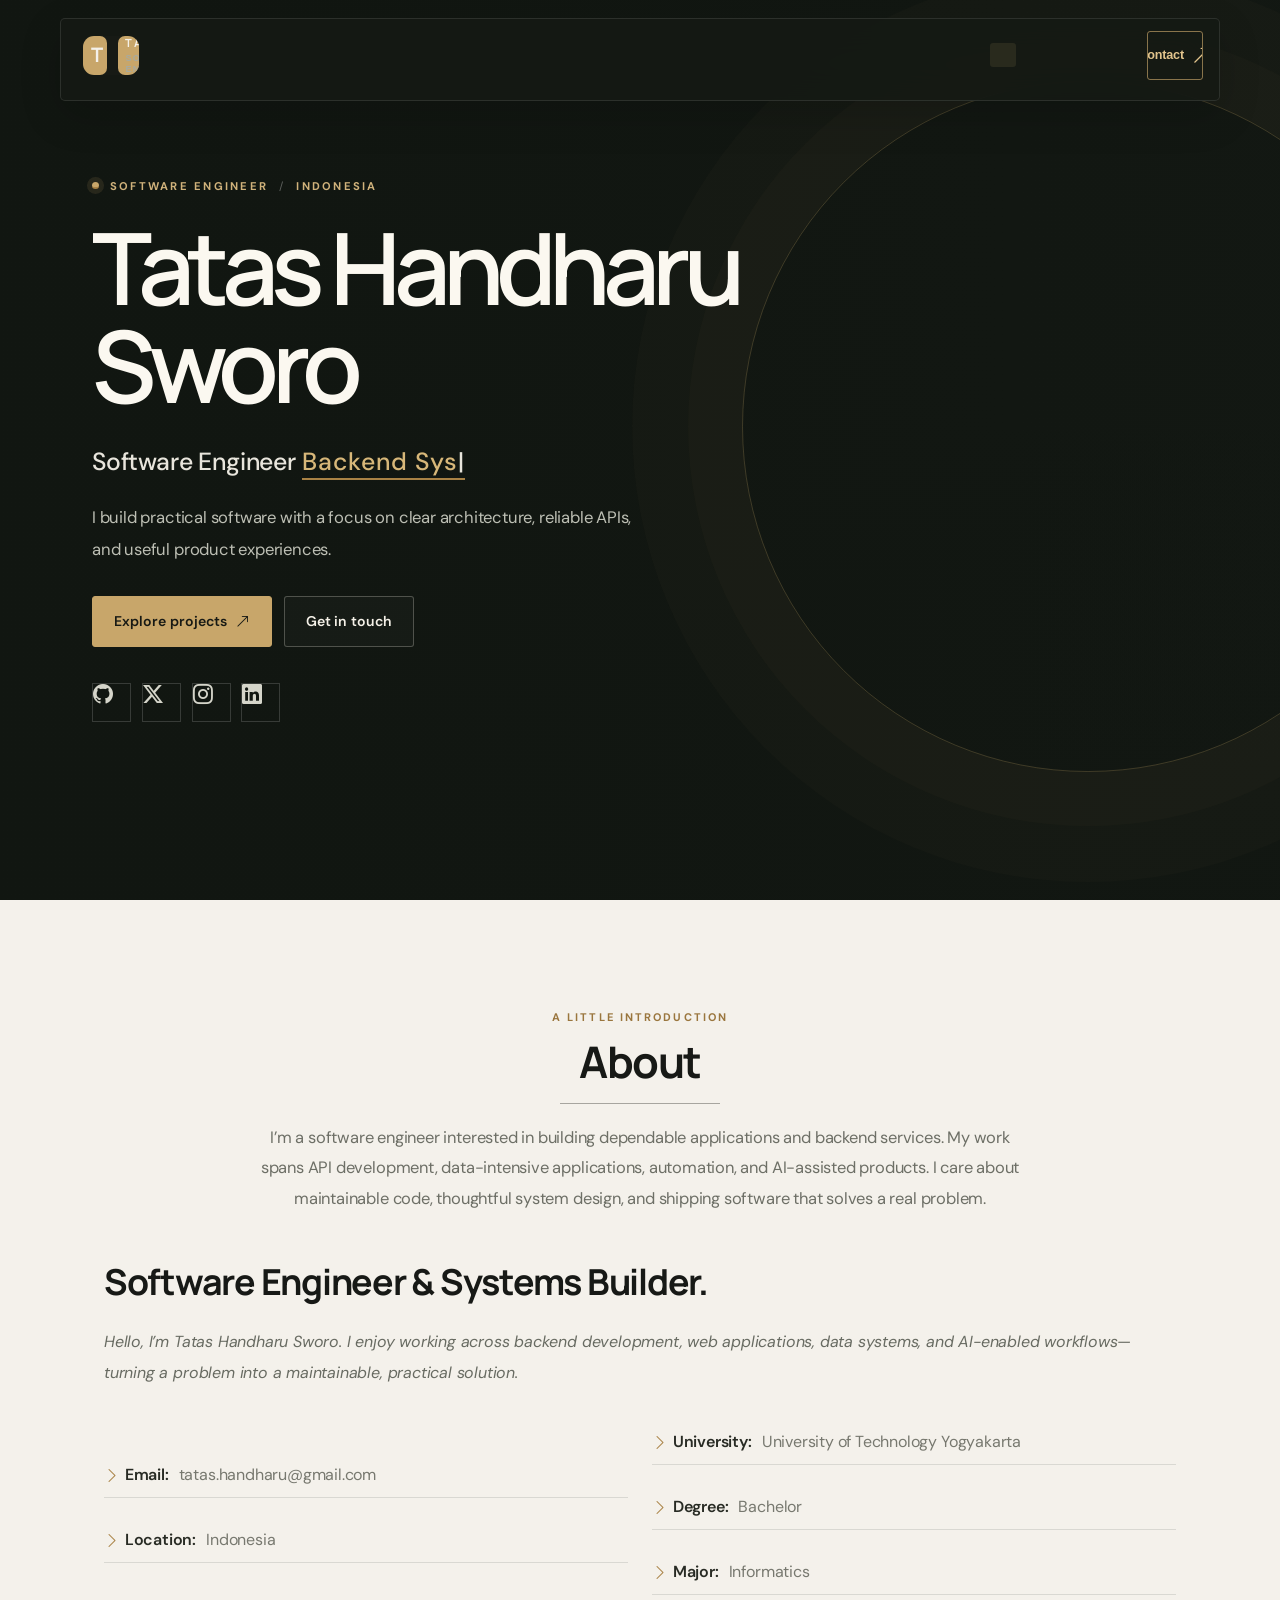
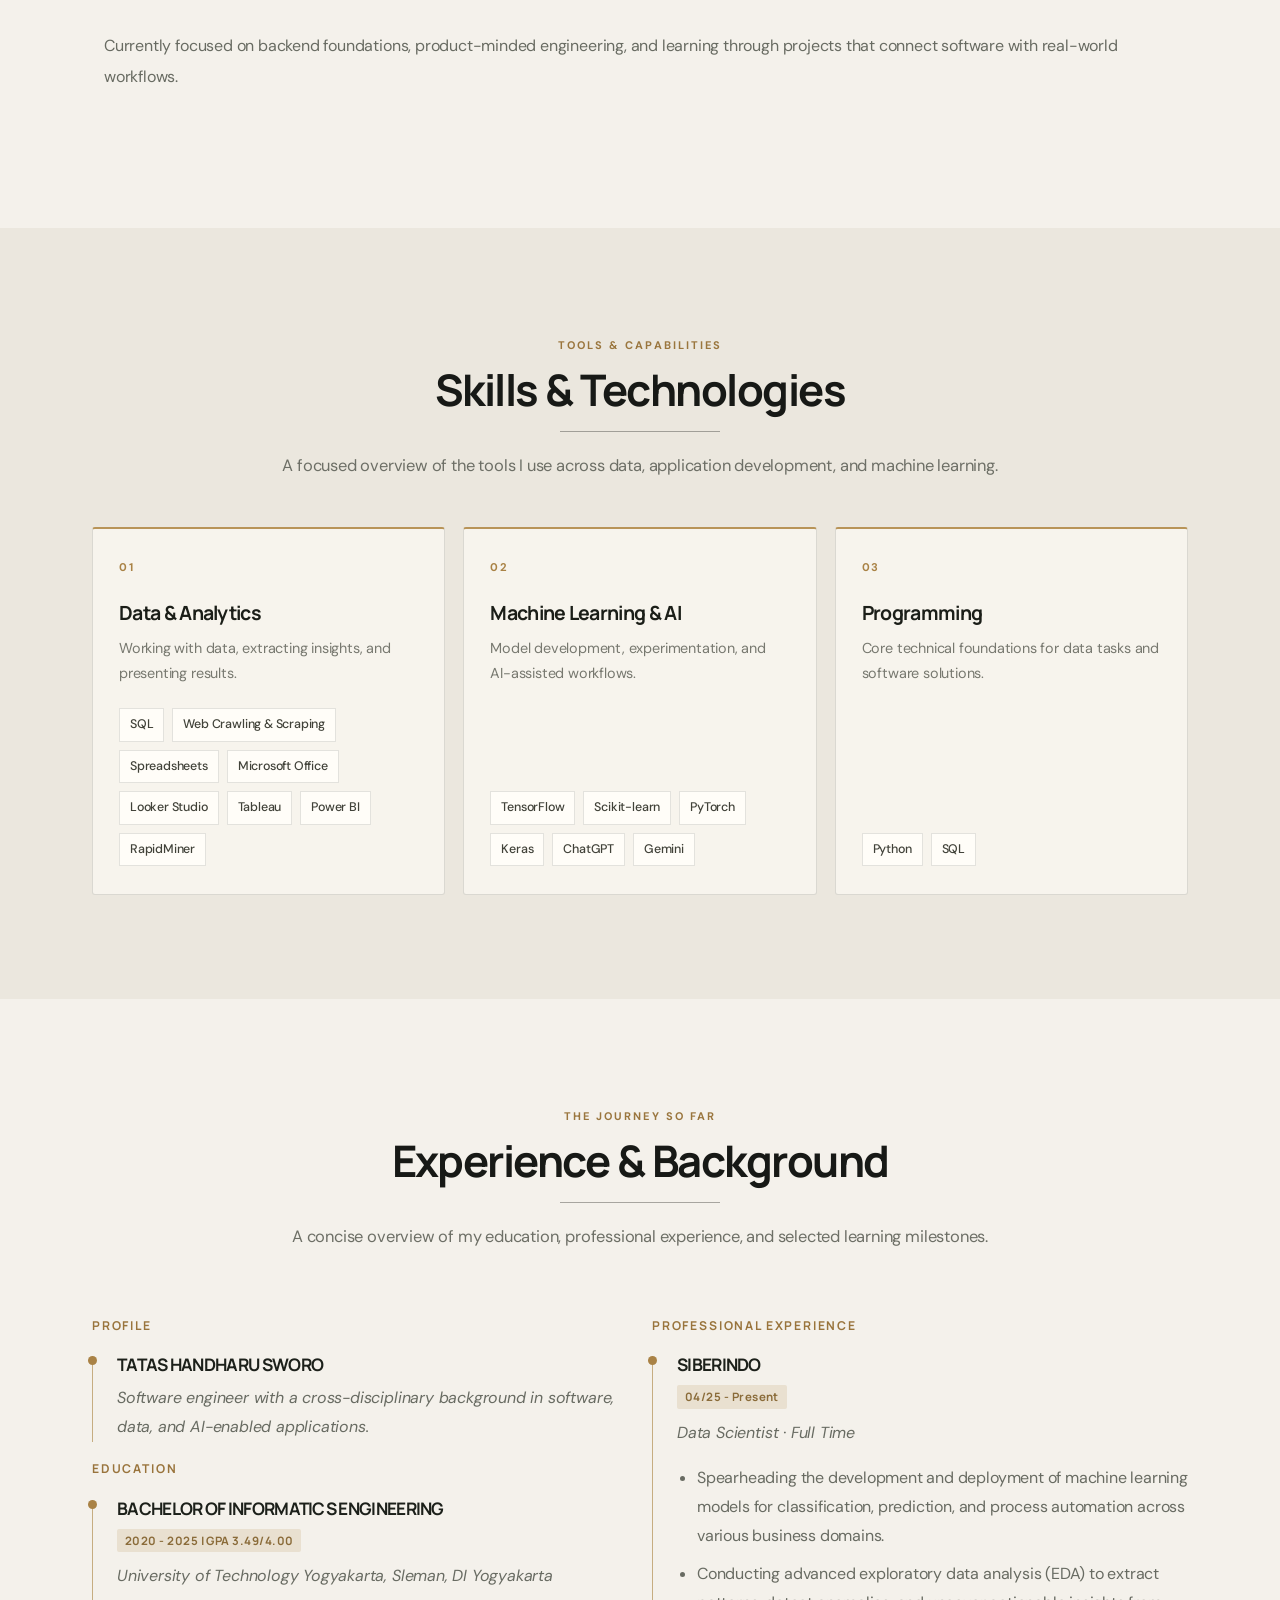
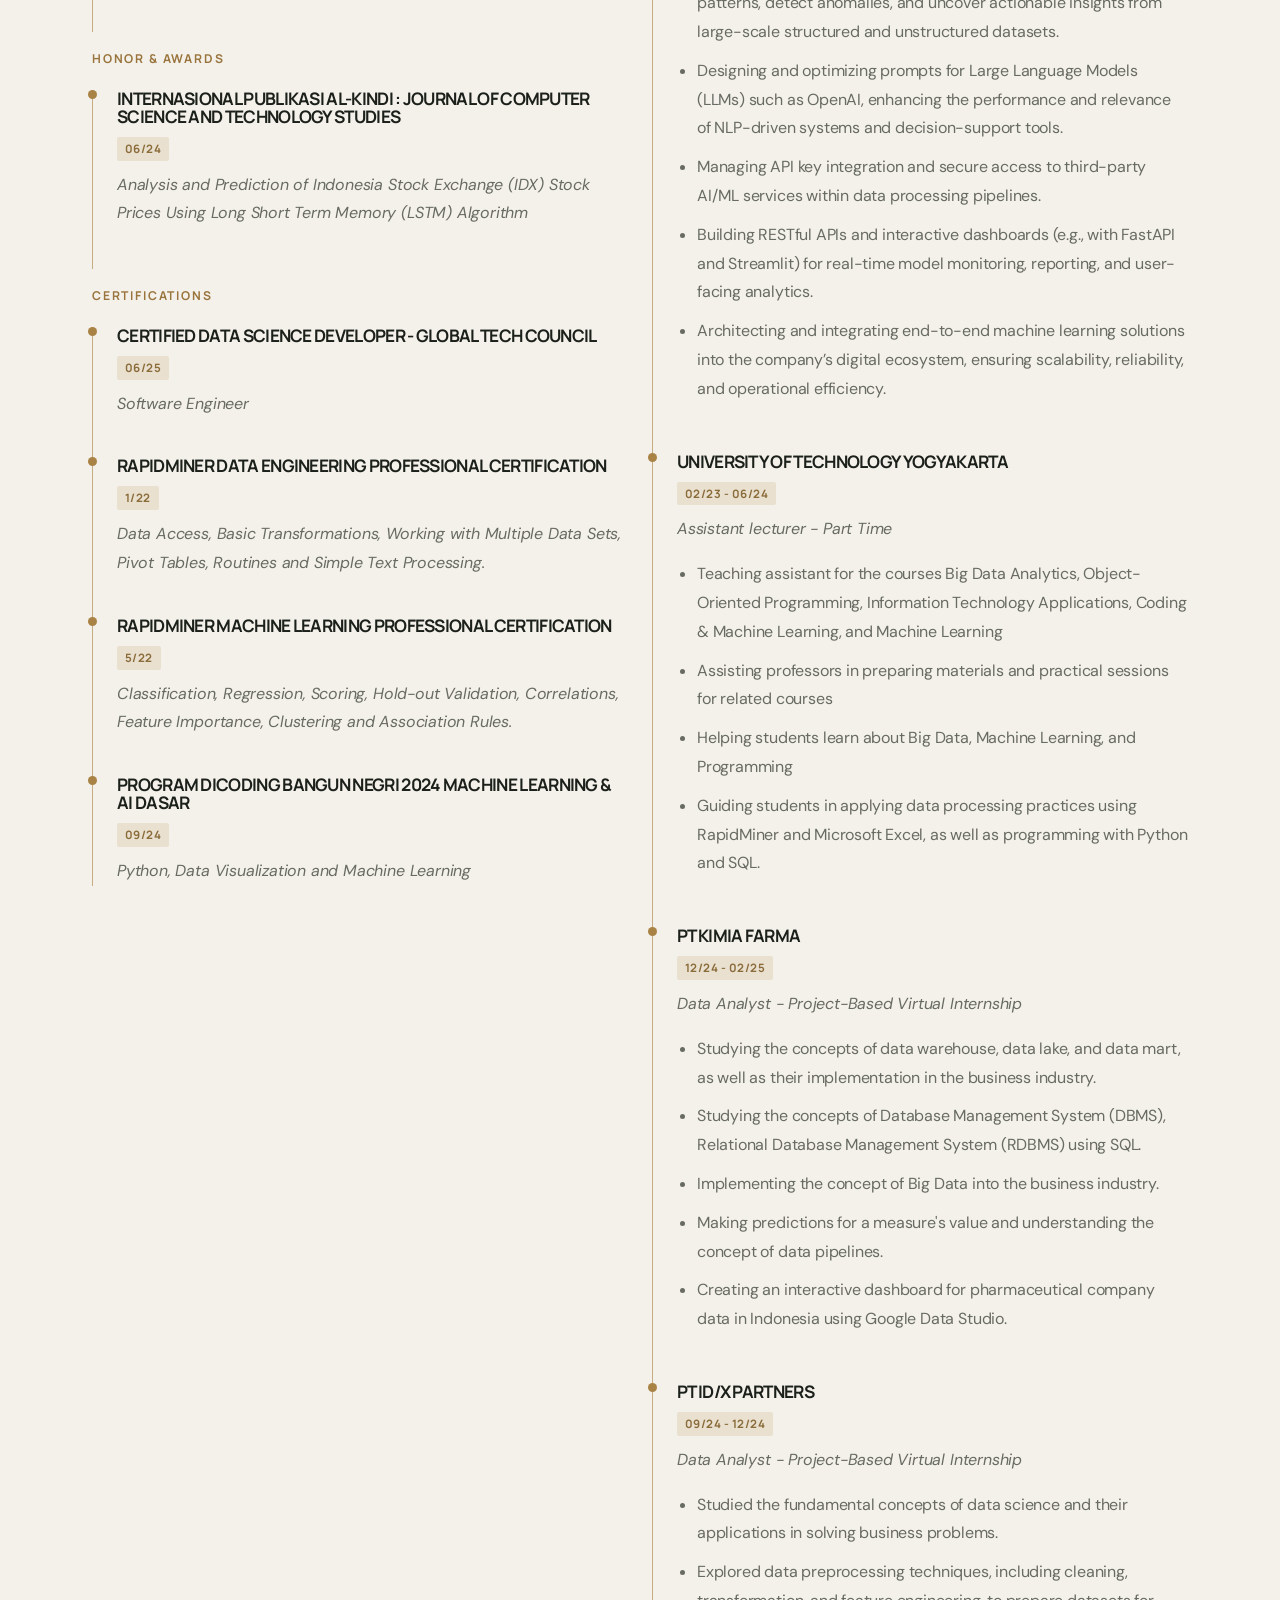
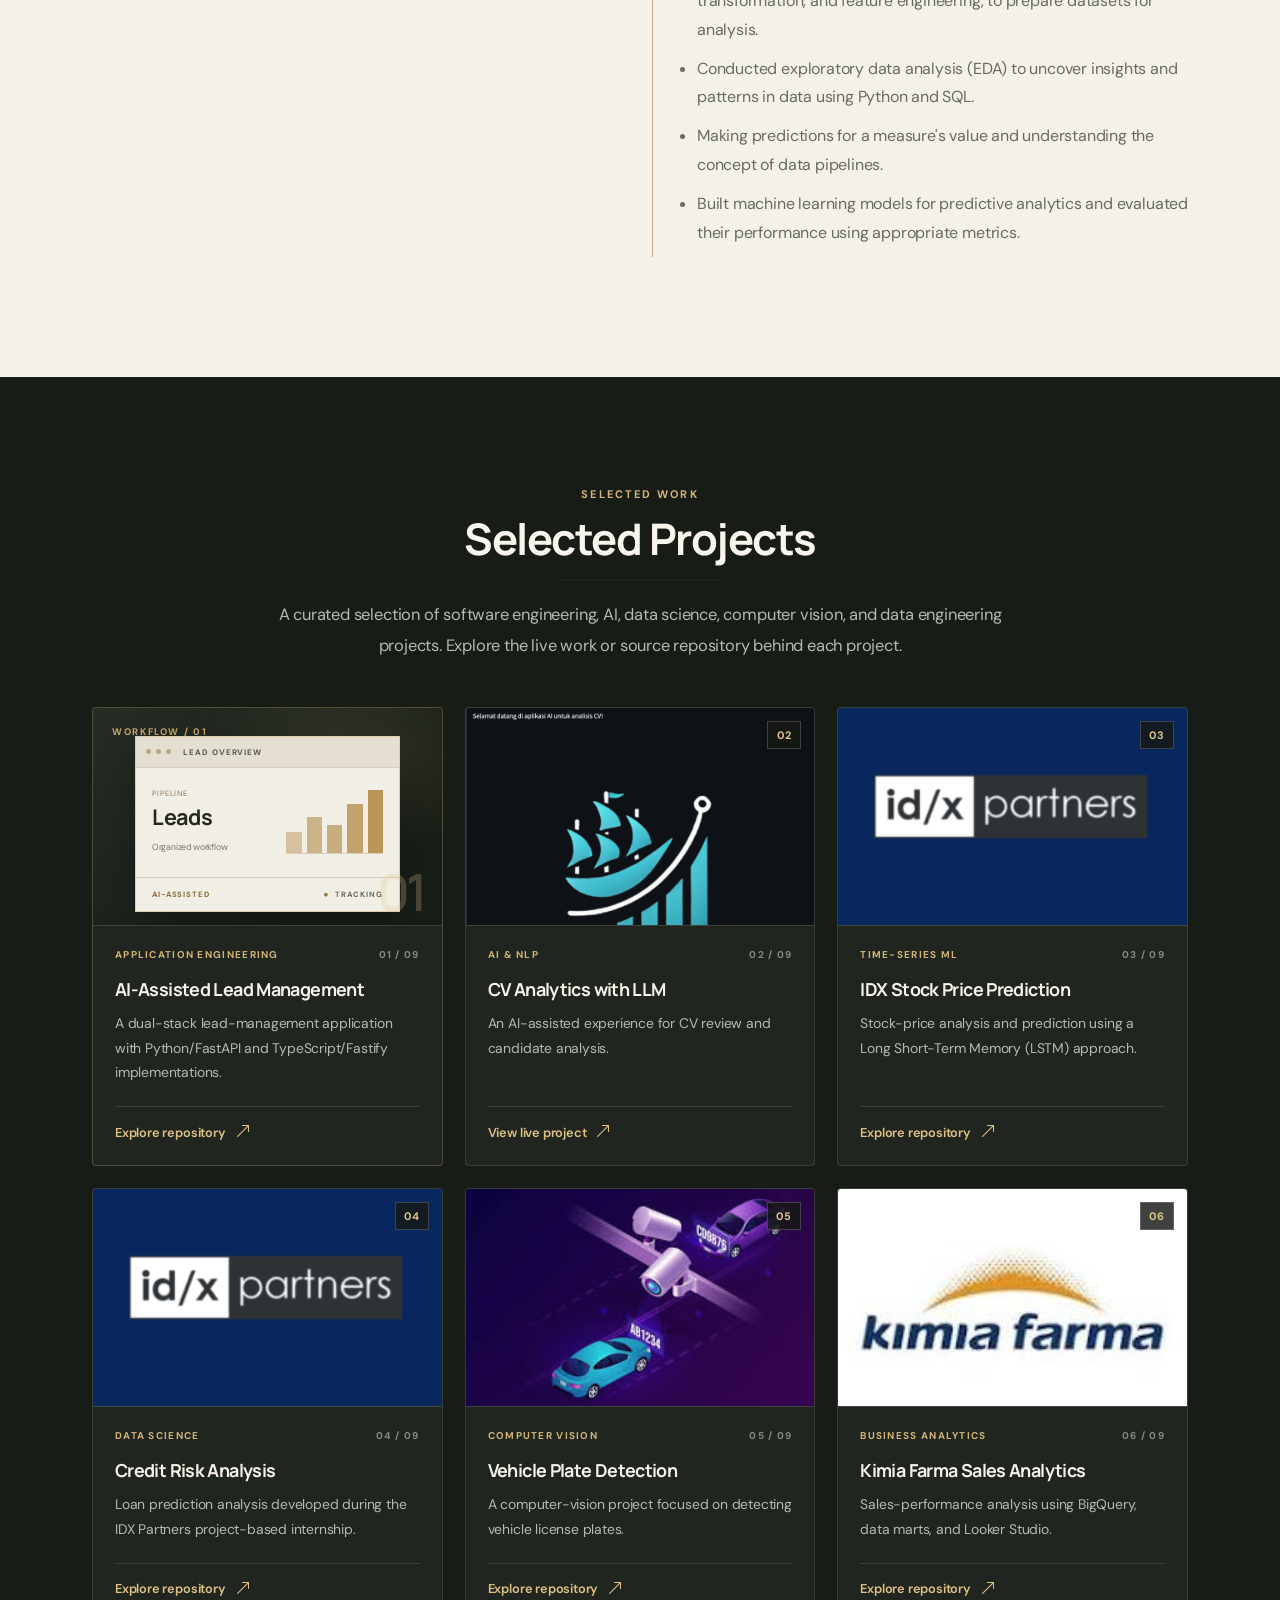
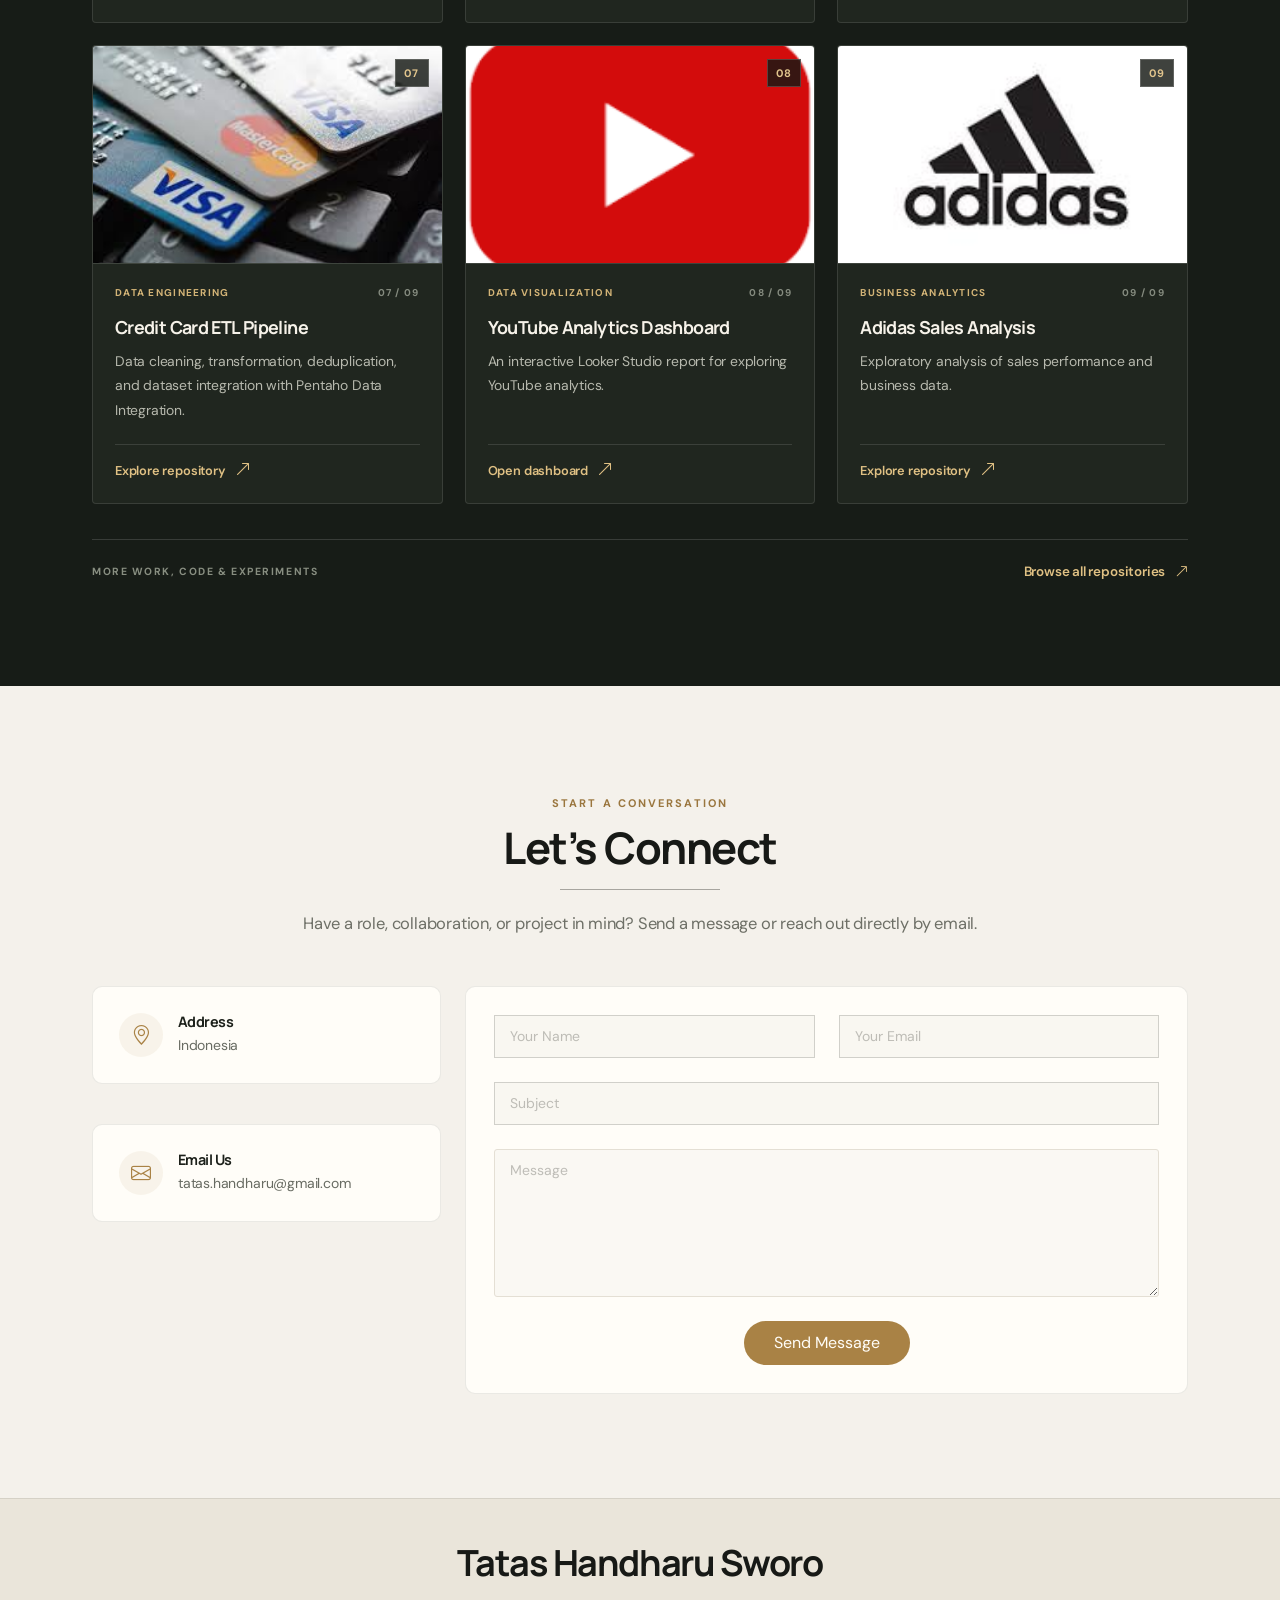
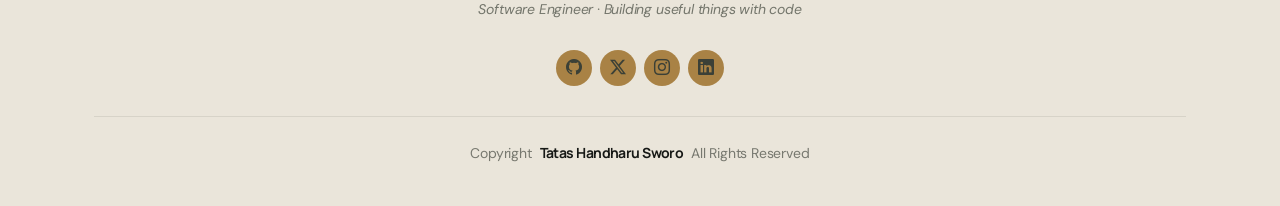
==== commit 308cd4fd: "Fix mobile navigation toggle icon behavior" ====
--- a/index.html
+++ b/index.html
@@ -46,9 +46,7 @@
 <body class="index-page">
 
   <header id="header" class="site-header">
-    <button class="header-toggle d-xl-none" type="button" aria-label="Open navigation" aria-controls="navmenu">
-      <i class="bi bi-list" aria-hidden="true"></i>
-    </button>
+    <button class="header-toggle d-xl-none bi bi-list" type="button" aria-label="Toggle navigation" aria-controls="navmenu"></button>
     <nav id="navmenu" class="navmenu" aria-label="Main navigation">
       <a class="nav-brand" href="#hero" aria-label="Tatas Handharu Sworo, home">
         <span class="nav-brand-mark">T<span>.</span></span>
--- a/assets/css/main.css
+++ b/assets/css/main.css
@@ -2197,3 +2197,229 @@
   .portfolio .project-image img,
   .portfolio .project-link i { transition: none !important; }
 }
+
+
+/* Global navigation refresh — horizontal editorial bar on desktop */
+.site-header {
+  position: fixed;
+  z-index: 997;
+  top: 18px;
+  left: 0;
+  right: 0;
+  width: 100%;
+  height: auto;
+  padding: 0 28px;
+  display: flex;
+  justify-content: center;
+  align-items: center;
+  background: transparent;
+  pointer-events: none;
+}
+.site-header .navmenu {
+  pointer-events: auto;
+  width: min(1160px, 100%);
+  min-height: 76px;
+  display: flex;
+  align-items: center;
+  justify-content: space-between;
+  gap: 28px;
+  padding: 12px 16px 12px 22px;
+  border: 1px solid rgba(255,255,255,.1);
+  border-radius: 5px;
+  background: rgba(21,25,20,.92);
+  box-shadow: 0 14px 42px rgba(0,0,0,.16);
+  backdrop-filter: blur(18px);
+  -webkit-backdrop-filter: blur(18px);
+}
+.site-header .nav-brand {
+  display: inline-flex;
+  flex: 0 0 auto;
+  align-items: center;
+  gap: 11px;
+  width: auto;
+  height: auto;
+  padding: 0;
+  color: #f5f1e8;
+  text-decoration: none;
+}
+.site-header .nav-brand:hover { background: transparent; color: #f5f1e8; }
+.site-header .nav-brand-mark {
+  display: inline-flex;
+  align-items: center;
+  justify-content: center;
+  width: 39px;
+  height: 39px;
+  border: 1px solid rgba(200,166,106,.7);
+  color: #f4f1eb;
+  font: 700 1.25rem/1 "Manrope", sans-serif;
+  letter-spacing: -.08em;
+}
+.site-header .nav-brand-mark span { color: #c8a66a; }
+.site-header .nav-brand-copy { display: flex; flex-direction: column; gap: 4px; }
+.site-header .nav-brand-copy strong {
+  color: #f5f1e8;
+  font: 700 .7rem/1.2 "Manrope", sans-serif;
+  letter-spacing: .11em;
+  white-space: nowrap;
+}
+.site-header .nav-brand-copy small {
+  color: #a8aa9e;
+  font-size: .57rem;
+  font-weight: 600;
+  letter-spacing: .15em;
+  line-height: 1.2;
+}
+.site-header .navmenu ul {
+  display: flex;
+  align-items: center;
+  justify-content: flex-end;
+  flex-wrap: nowrap;
+  gap: 4px;
+  list-style: none;
+  margin: 0;
+  padding: 0;
+}
+.site-header .navmenu ul li { display: flex; align-items: center; padding: 0; margin: 0; }
+.site-header .navmenu ul a {
+  display: inline-flex;
+  align-items: center;
+  justify-content: center;
+  width: auto;
+  height: auto;
+  padding: 12px 13px;
+  border-radius: 3px;
+  background: transparent;
+  color: #c9c9be;
+  font-size: .79rem;
+  font-weight: 600;
+  line-height: 1;
+  white-space: nowrap;
+  transition: color .2s ease, background .2s ease;
+}
+.site-header .navmenu ul a span {
+  position: static;
+  inset: auto;
+  padding: 0;
+  border-radius: 0;
+  background: transparent;
+  box-shadow: none;
+  color: inherit;
+  font: inherit;
+  opacity: 1;
+  visibility: visible;
+}
+.site-header .navmenu ul a:hover,
+.site-header .navmenu ul a.active {
+  background: rgba(200,166,106,.12);
+  color: #e0c184;
+}
+.site-header .navmenu ul a:hover span,
+.site-header .navmenu ul a.active span { background: transparent; color: inherit; }
+.site-header .navmenu ul a.nav-contact {
+  margin-left: 7px;
+  padding: 13px 16px;
+  border: 1px solid rgba(200,166,106,.65);
+  color: #e3c58d;
+}
+.site-header .navmenu ul a.nav-contact:hover { background: #c8a66a; color: #171914; }
+.site-header .navmenu ul a.nav-contact span { display: inline-flex; align-items: center; gap: 8px; }
+.site-header .header-toggle { display: none; }
+
+@media (max-width: 1199px) {
+  .site-header {
+    top: 0;
+    right: 0;
+    left: 0;
+    width: 100%;
+    height: 78px;
+    padding: 0 20px;
+    justify-content: flex-end;
+    align-items: center;
+    pointer-events: none;
+  }
+  .site-header .header-toggle {
+    pointer-events: auto;
+    display: inline-flex;
+    position: relative;
+    z-index: 1001;
+    align-items: center;
+    justify-content: center;
+    width: 46px;
+    height: 46px;
+    border: 1px solid rgba(200,166,106,.55);
+    border-radius: 4px;
+    background: #171c17;
+    color: #e0c184;
+    font-size: 1.35rem;
+    line-height: 1;
+    cursor: pointer;
+  }
+  .site-header .navmenu {
+    pointer-events: auto;
+    position: fixed;
+    top: 12px;
+    right: 12px;
+    left: auto;
+    width: min(340px, calc(100vw - 24px));
+    min-height: 0;
+    height: auto;
+    max-height: calc(100svh - 24px);
+    overflow-y: auto;
+    display: flex;
+    flex-direction: column;
+    align-items: stretch;
+    justify-content: flex-start;
+    gap: 22px;
+    padding: 74px 18px 20px;
+    border: 1px solid rgba(255,255,255,.12);
+    border-radius: 5px;
+    background: rgba(21,25,20,.98);
+    box-shadow: 0 24px 70px rgba(0,0,0,.35);
+    opacity: 0;
+    visibility: hidden;
+    transform: translateY(-8px);
+    transition: opacity .2s ease, transform .2s ease, visibility .2s ease;
+  }
+  .site-header.header-show .navmenu {
+    opacity: 1;
+    visibility: visible;
+    transform: translateY(0);
+  }
+  .site-header .nav-brand { position: absolute; top: 20px; left: 18px; }
+  .site-header .navmenu ul {
+    display: flex;
+    flex-direction: column;
+    align-items: stretch;
+    gap: 5px;
+    width: 100%;
+  }
+  .site-header .navmenu ul li { width: 100%; }
+  .site-header .navmenu ul a,
+  .site-header .navmenu ul a.nav-contact {
+    display: flex;
+    justify-content: flex-start;
+    width: 100%;
+    min-height: 46px;
+    margin: 0;
+    padding: 13px 14px;
+    border: 1px solid transparent;
+    border-radius: 3px;
+    background: transparent;
+    color: #d0d0c5;
+    font-size: .9rem;
+  }
+  .site-header .navmenu ul a.active,
+  .site-header .navmenu ul a:hover {
+    border-color: rgba(200,166,106,.22);
+    background: rgba(200,166,106,.1);
+    color: #e0c184;
+  }
+  .site-header .navmenu ul a.nav-contact { margin-top: 7px; border-color: rgba(200,166,106,.55); color: #e0c184; }
+  .site-header .navmenu ul a.nav-contact:hover { background: #c8a66a; color: #171914; }
+}
+@media (max-width: 575px) {
+  .site-header { padding: 0 14px; height: 70px; }
+  .site-header .nav-brand-copy strong { font-size: .64rem; }
+  .site-header .nav-brand-mark { width: 35px; height: 35px; }
+  .site-header .navmenu { top: 8px; right: 8px; width: calc(100vw - 16px); max-height: calc(100svh - 16px); }
+}
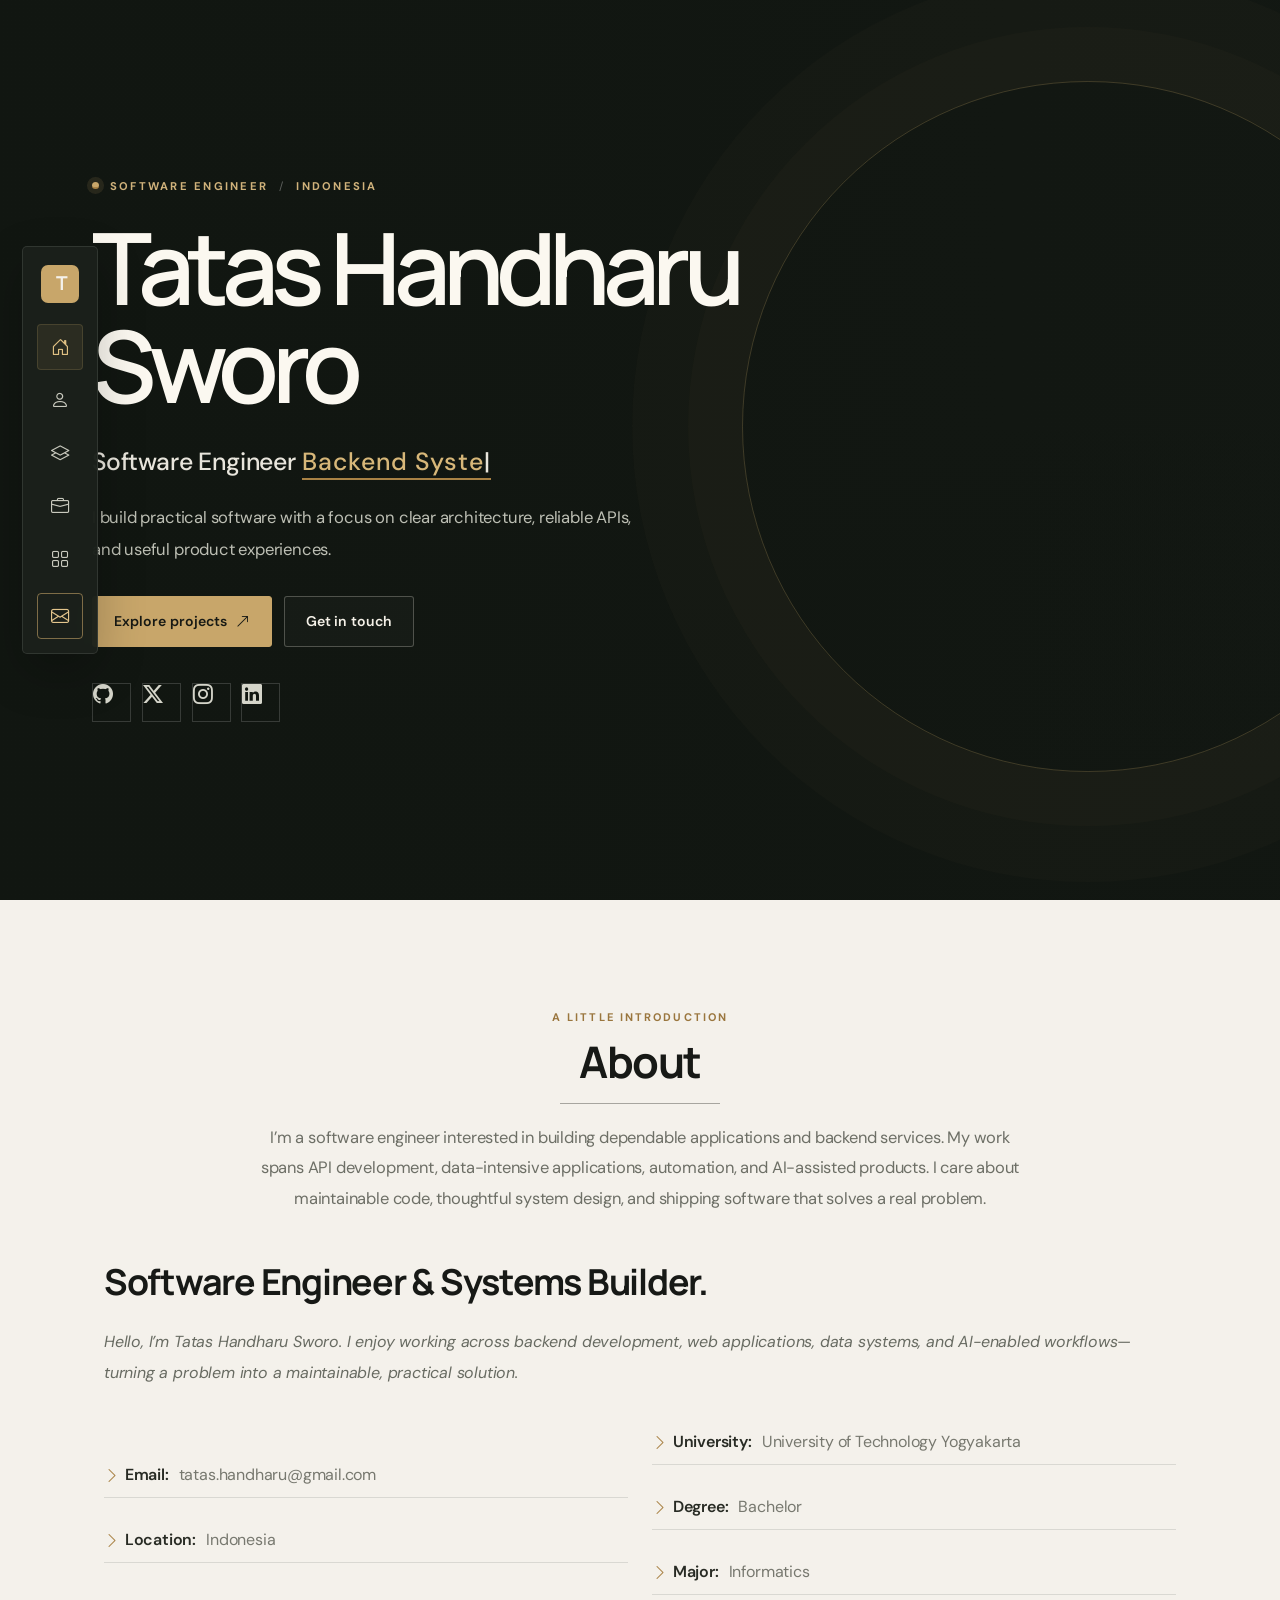
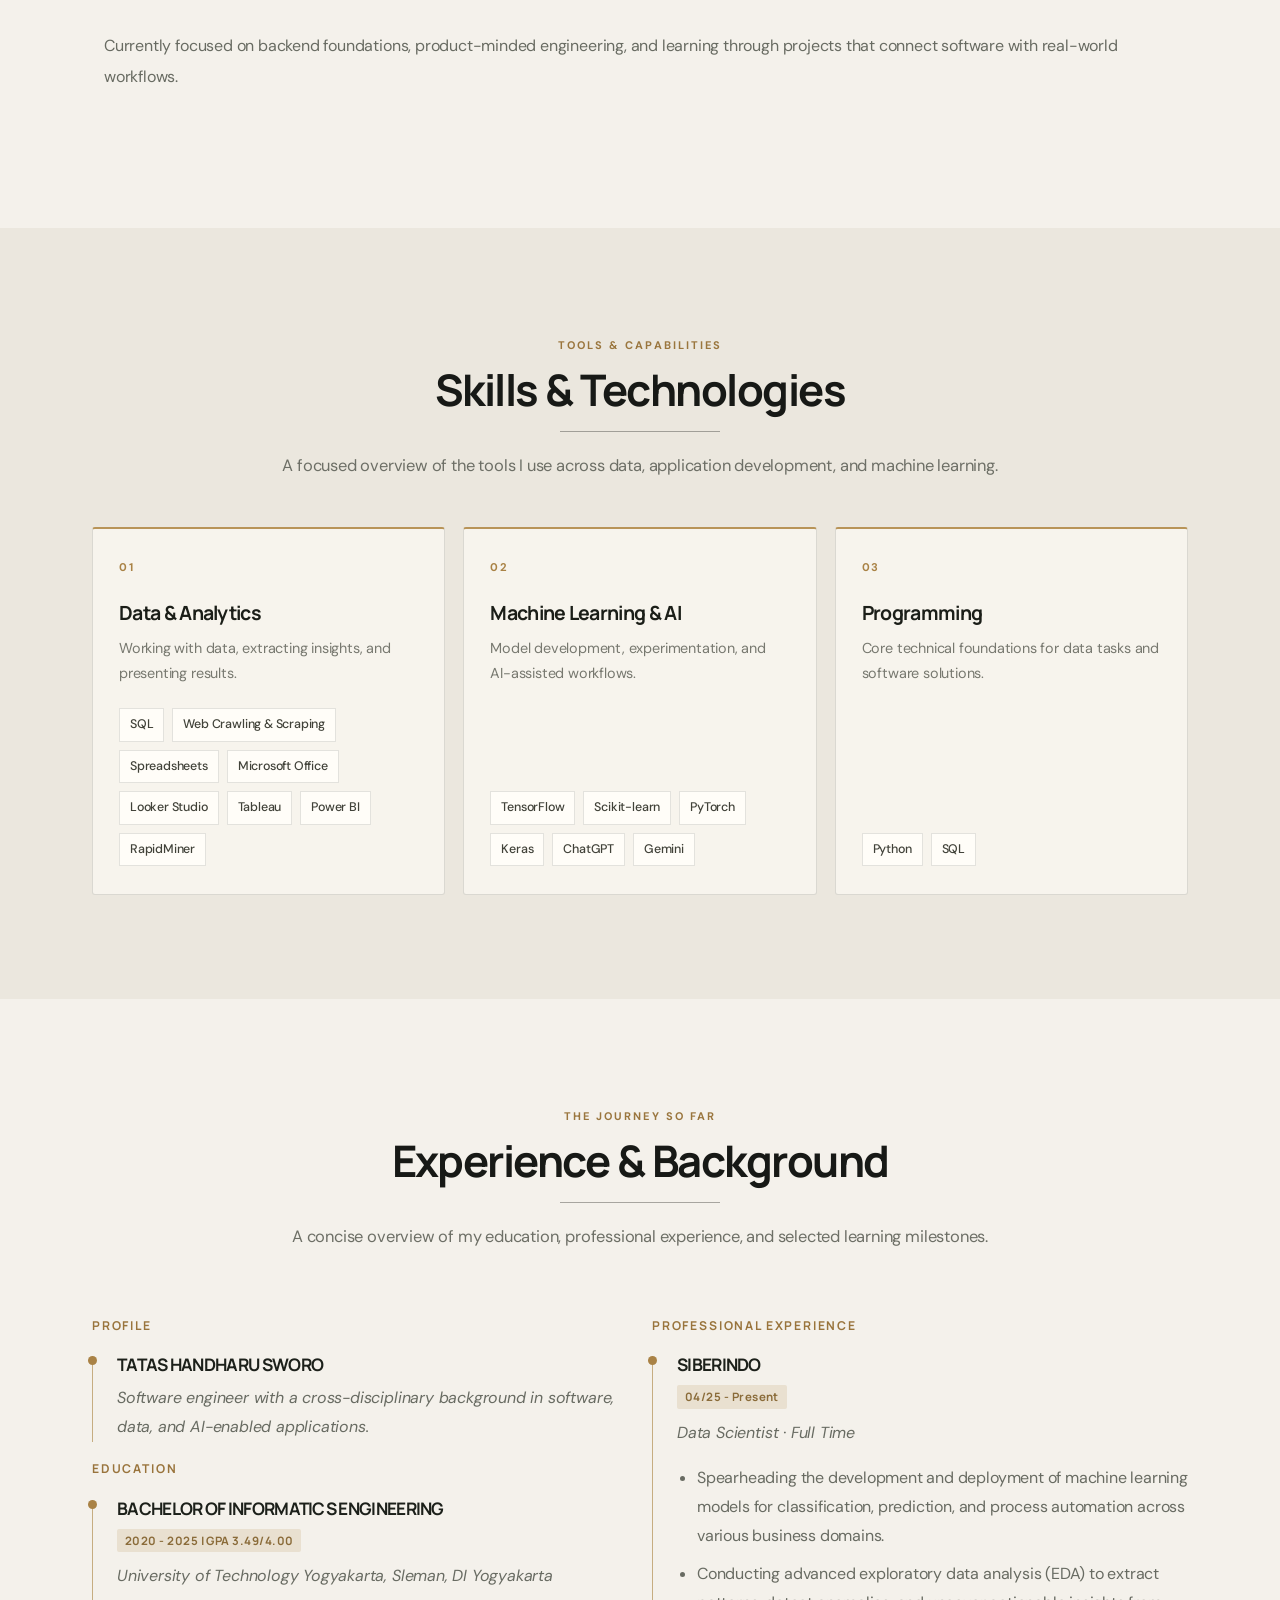
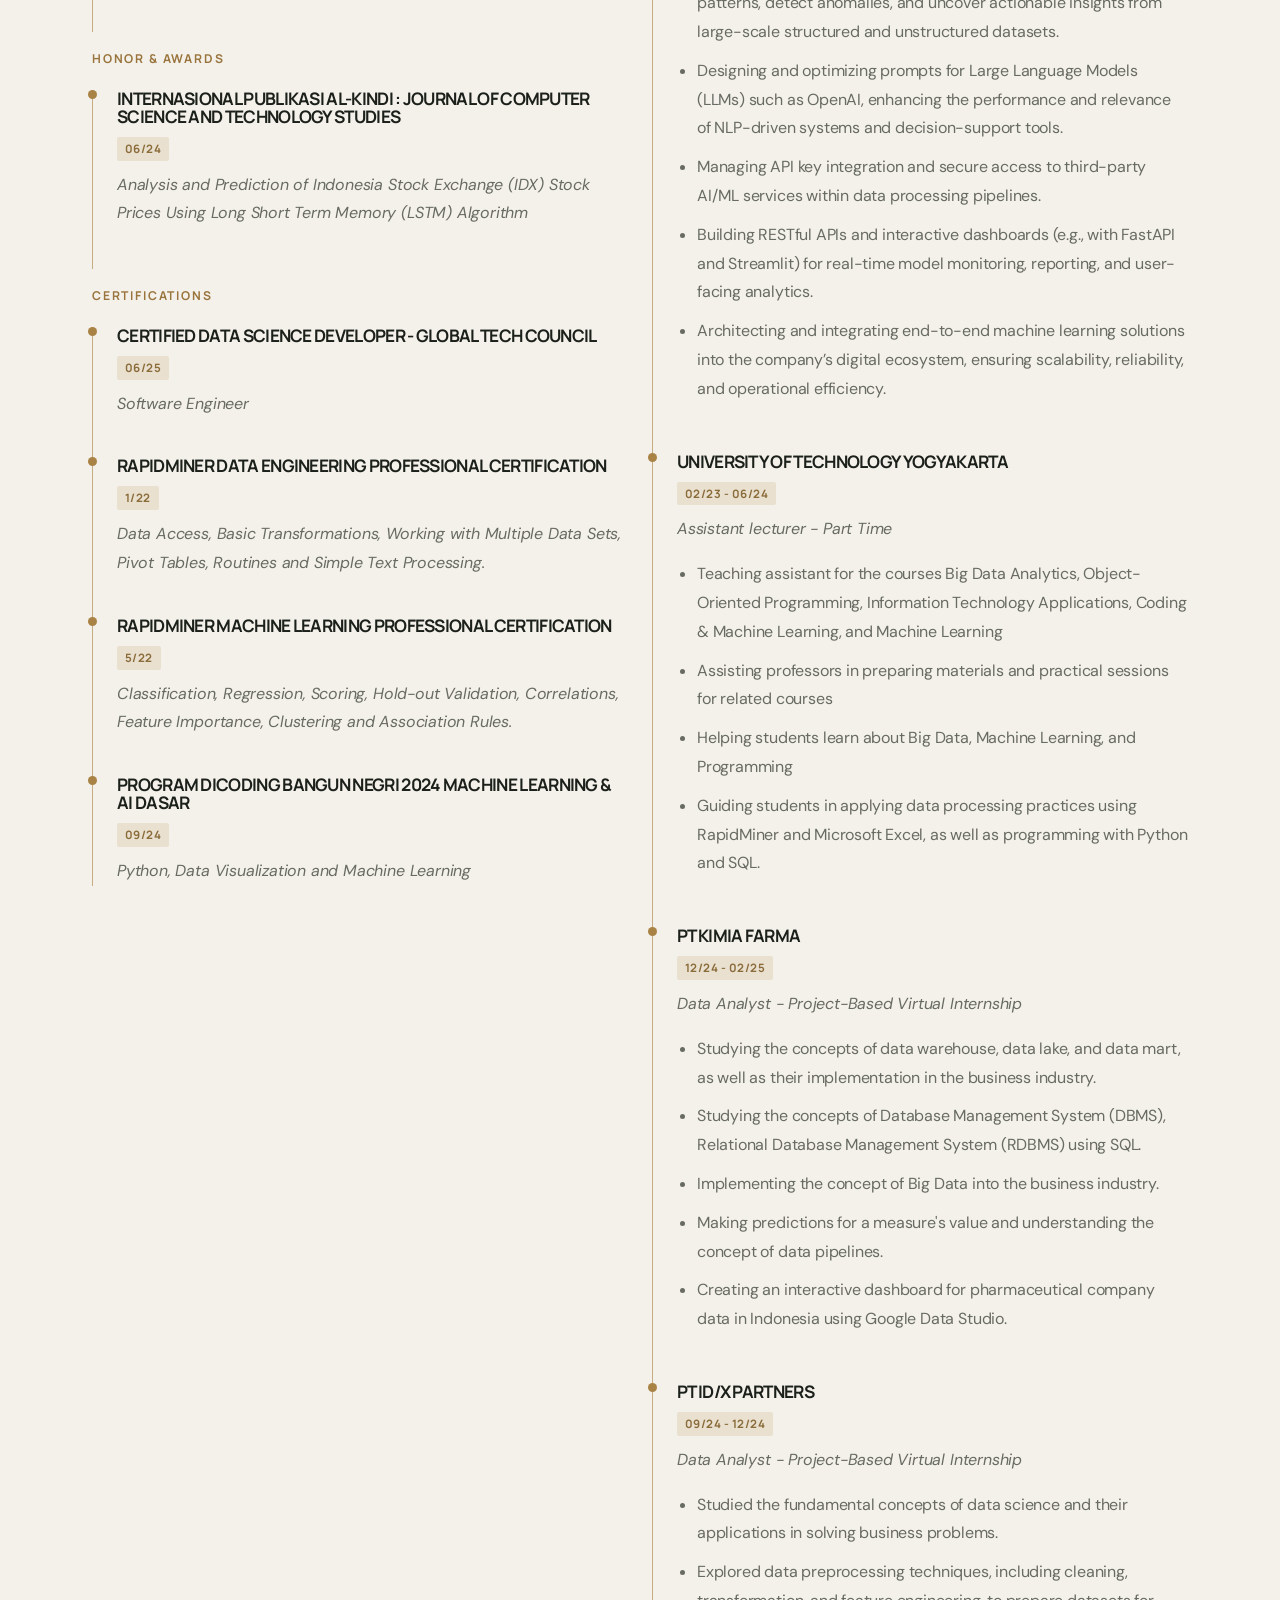
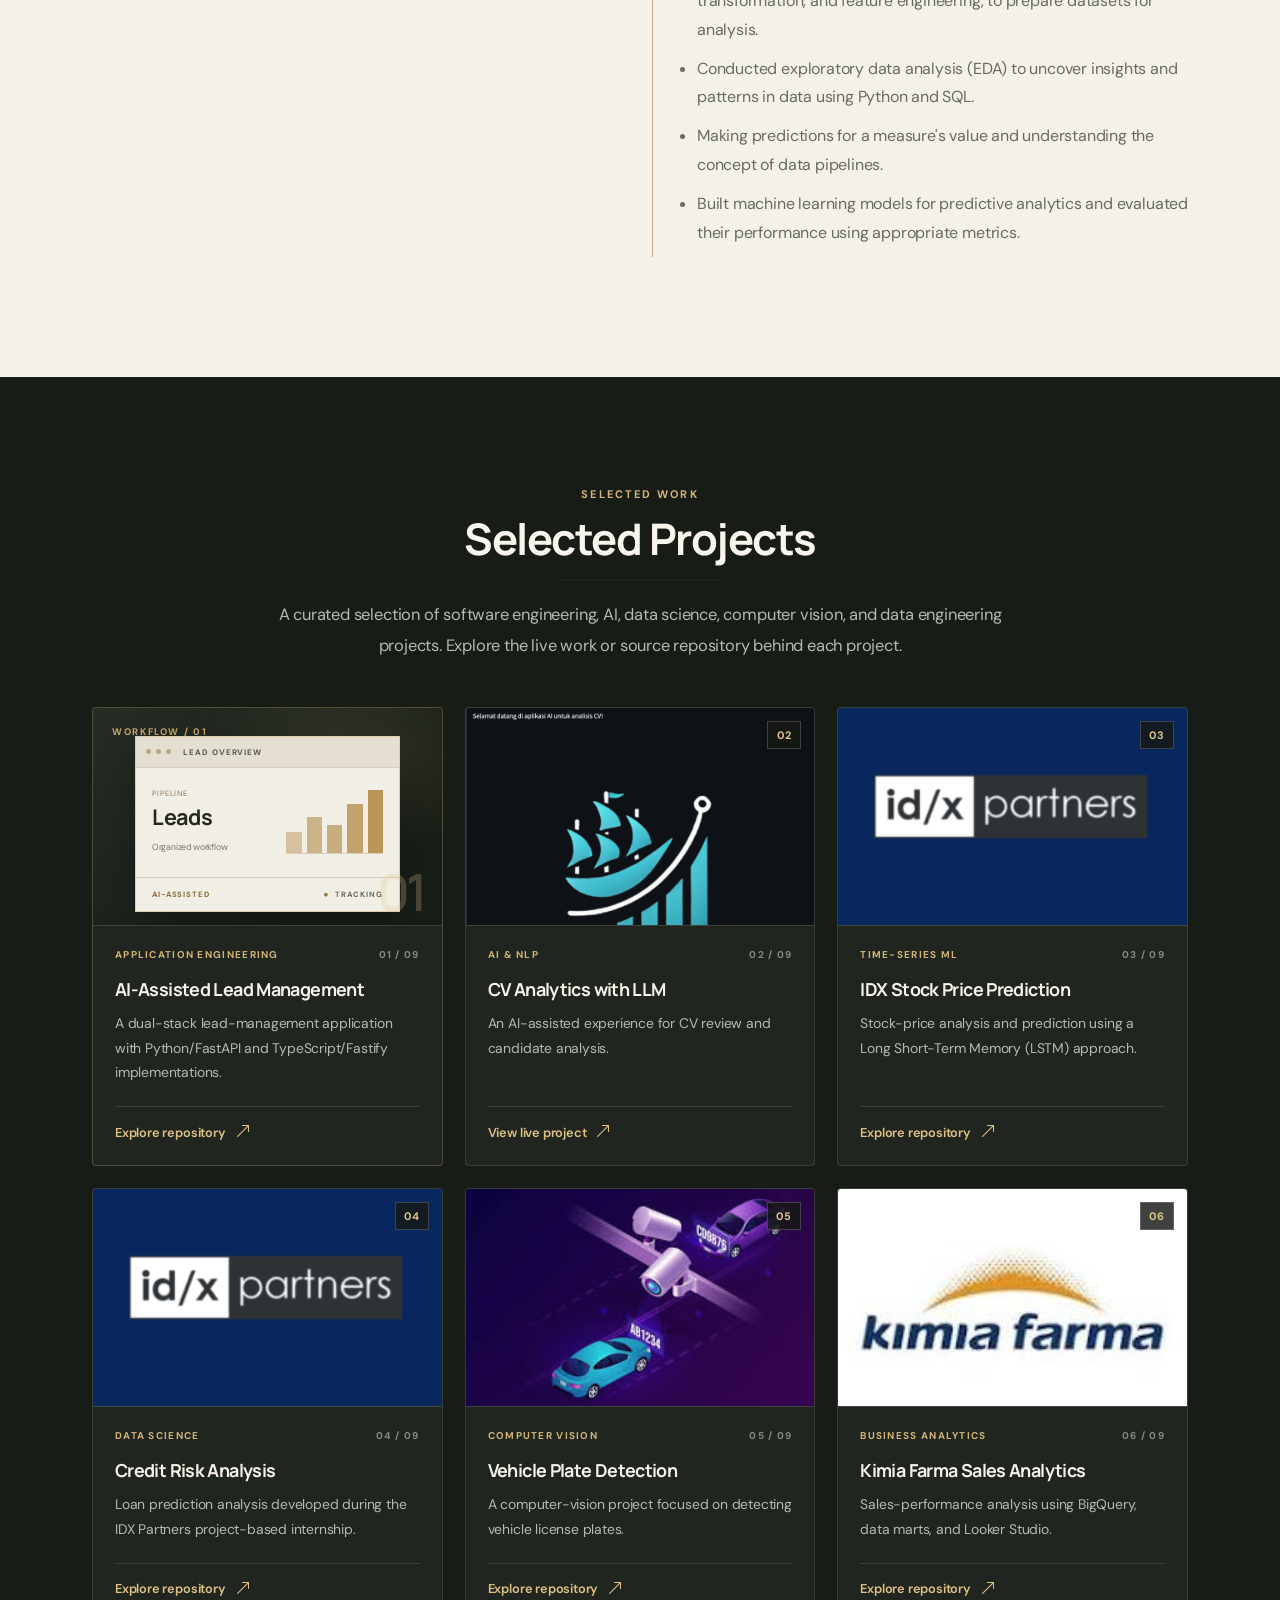
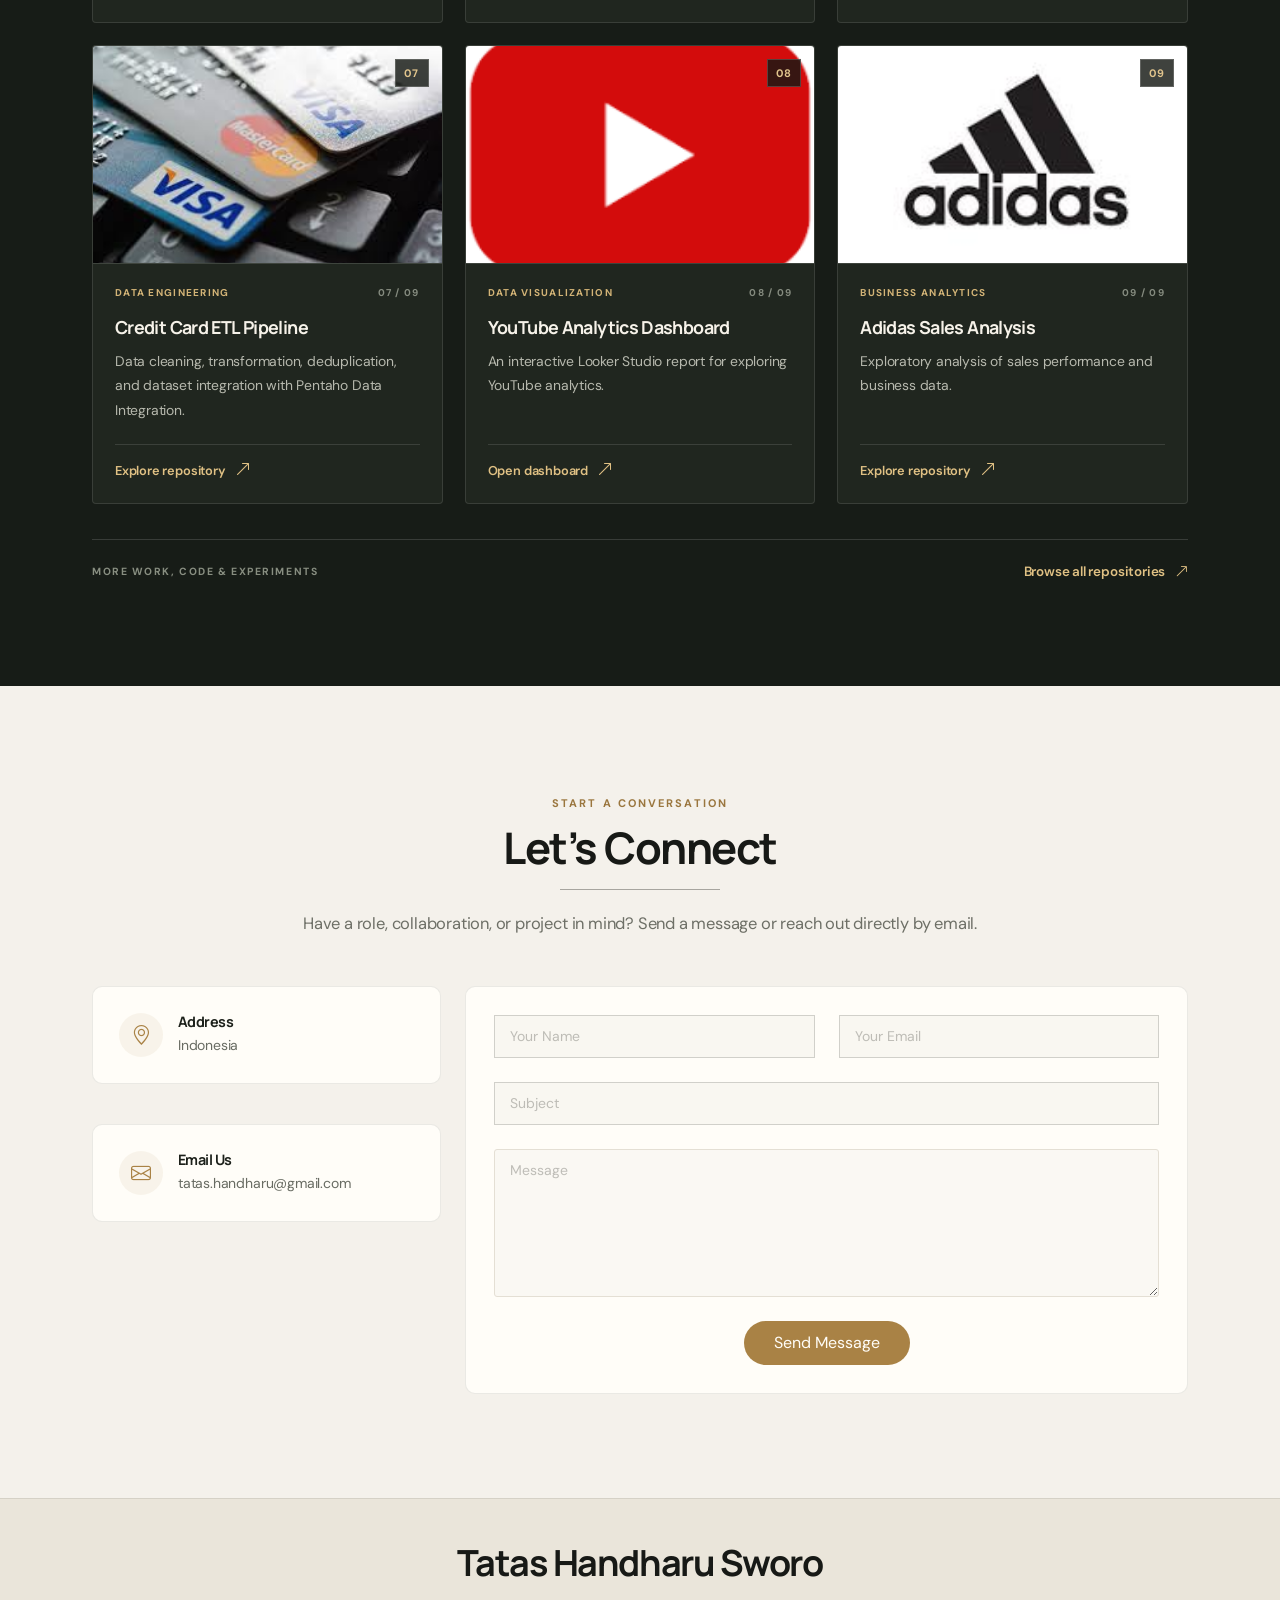
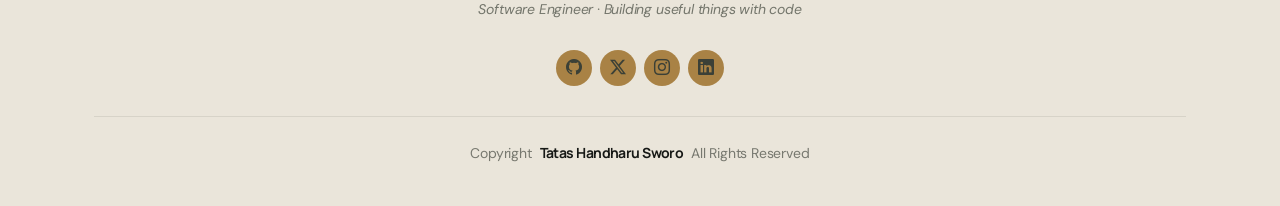
==== commit 1242e2cc: "Add visible icons to floating navigation" ====
--- a/index.html
+++ b/index.html
@@ -53,12 +53,12 @@
         <span class="nav-brand-copy"><strong>TATAS HANDHARU</strong><small>SOFTWARE ENGINEER</small></span>
       </a>
       <ul>
-        <li><a href="#hero" class="active"><span>Home</span></a></li>
-        <li><a href="#about"><span>About</span></a></li>
-        <li><a href="#skills"><span>Skills</span></a></li>
-        <li><a href="#resume"><span>Experience</span></a></li>
-        <li><a href="#portfolio"><span>Projects</span></a></li>
-        <li><a class="nav-contact" href="#contact"><span>Contact <i class="bi bi-arrow-up-right" aria-hidden="true"></i></span></a></li>
+        <li><a href="#hero" class="active" aria-label="Home"><i class="bi bi-house-door" aria-hidden="true"></i><span>Home</span></a></li>
+        <li><a href="#about" aria-label="About"><i class="bi bi-person" aria-hidden="true"></i><span>About</span></a></li>
+        <li><a href="#skills" aria-label="Skills"><i class="bi bi-layers" aria-hidden="true"></i><span>Skills</span></a></li>
+        <li><a href="#resume" aria-label="Experience"><i class="bi bi-briefcase" aria-hidden="true"></i><span>Experience</span></a></li>
+        <li><a href="#portfolio" aria-label="Projects"><i class="bi bi-grid" aria-hidden="true"></i><span>Projects</span></a></li>
+        <li><a class="nav-contact" href="#contact" aria-label="Contact"><i class="bi bi-envelope" aria-hidden="true"></i><span>Contact</span></a></li>
       </ul>
     </nav>
   </header>
--- a/assets/css/main.css
+++ b/assets/css/main.css
@@ -2199,35 +2199,38 @@
 }
 
 
-/* Global navigation refresh — horizontal editorial bar on desktop */
+/* Navigation: restore the left-side rail on desktop; use a drawer only on smaller screens. */
 .site-header {
   position: fixed;
   z-index: 997;
-  top: 18px;
-  left: 0;
-  right: 0;
-  width: 100%;
+  top: 50%;
+  left: 22px;
+  right: auto;
+  bottom: auto;
+  width: 224px;
   height: auto;
-  padding: 0 28px;
-  display: flex;
-  justify-content: center;
-  align-items: center;
+  padding: 0;
+  display: block;
+  transform: translateY(-50%);
+  overflow: visible;
   background: transparent;
   pointer-events: none;
 }
 .site-header .navmenu {
   pointer-events: auto;
-  width: min(1160px, 100%);
-  min-height: 76px;
+  position: relative;
+  width: 100%;
+  min-height: 0;
   display: flex;
-  align-items: center;
-  justify-content: space-between;
-  gap: 28px;
-  padding: 12px 16px 12px 22px;
+  flex-direction: column;
+  align-items: stretch;
+  justify-content: flex-start;
+  gap: 20px;
+  padding: 20px 14px 14px;
   border: 1px solid rgba(255,255,255,.1);
   border-radius: 5px;
-  background: rgba(21,25,20,.92);
-  box-shadow: 0 14px 42px rgba(0,0,0,.16);
+  background: rgba(21,25,20,.94);
+  box-shadow: 0 18px 48px rgba(0,0,0,.18);
   backdrop-filter: blur(18px);
   -webkit-backdrop-filter: blur(18px);
 }
@@ -2235,9 +2238,10 @@
   display: inline-flex;
   flex: 0 0 auto;
   align-items: center;
-  gap: 11px;
+  gap: 10px;
   width: auto;
   height: auto;
+  margin: 0 2px 3px;
   padding: 0;
   color: #f5f1e8;
   text-decoration: none;
@@ -2247,56 +2251,64 @@
   display: inline-flex;
   align-items: center;
   justify-content: center;
-  width: 39px;
-  height: 39px;
+  flex: 0 0 38px;
+  width: 38px;
+  height: 38px;
   border: 1px solid rgba(200,166,106,.7);
   color: #f4f1eb;
-  font: 700 1.25rem/1 "Manrope", sans-serif;
+  font: 700 1.2rem/1 "Manrope", sans-serif;
   letter-spacing: -.08em;
 }
 .site-header .nav-brand-mark span { color: #c8a66a; }
-.site-header .nav-brand-copy { display: flex; flex-direction: column; gap: 4px; }
+.site-header .nav-brand-copy { display: flex; flex-direction: column; gap: 4px; min-width: 0; }
 .site-header .nav-brand-copy strong {
   color: #f5f1e8;
-  font: 700 .7rem/1.2 "Manrope", sans-serif;
-  letter-spacing: .11em;
+  font: 700 .68rem/1.2 "Manrope", sans-serif;
+  letter-spacing: .08em;
   white-space: nowrap;
 }
 .site-header .nav-brand-copy small {
   color: #a8aa9e;
-  font-size: .57rem;
+  font-size: .55rem;
   font-weight: 600;
-  letter-spacing: .15em;
+  letter-spacing: .12em;
   line-height: 1.2;
 }
 .site-header .navmenu ul {
   display: flex;
-  align-items: center;
-  justify-content: flex-end;
-  flex-wrap: nowrap;
-  gap: 4px;
+  flex-direction: column;
+  align-items: stretch;
+  justify-content: flex-start;
+  gap: 5px;
+  width: 100%;
   list-style: none;
   margin: 0;
   padding: 0;
 }
-.site-header .navmenu ul li { display: flex; align-items: center; padding: 0; margin: 0; }
-.site-header .navmenu ul a {
-  display: inline-flex;
+.site-header .navmenu ul li { display: flex; align-items: stretch; width: 100%; padding: 0; margin: 0; }
+.site-header .navmenu ul a,
+.site-header .navmenu ul a:focus {
+  display: flex;
   align-items: center;
-  justify-content: center;
-  width: auto;
+  justify-content: flex-start;
+  width: 100%;
+  max-width: none;
   height: auto;
+  min-height: 43px;
+  margin: 0;
   padding: 12px 13px;
+  border: 1px solid transparent;
   border-radius: 3px;
   background: transparent;
   color: #c9c9be;
-  font-size: .79rem;
+  font-size: .82rem;
   font-weight: 600;
-  line-height: 1;
+  line-height: 1.2;
   white-space: nowrap;
-  transition: color .2s ease, background .2s ease;
+  transition: color .2s ease, background .2s ease, border-color .2s ease;
 }
 .site-header .navmenu ul a span {
+  display: inline;
   position: static;
   inset: auto;
   padding: 0;
@@ -2310,29 +2322,45 @@
 }
 .site-header .navmenu ul a:hover,
 .site-header .navmenu ul a.active {
-  background: rgba(200,166,106,.12);
+  border-color: rgba(200,166,106,.18);
+  background: rgba(200,166,106,.1);
   color: #e0c184;
 }
 .site-header .navmenu ul a:hover span,
 .site-header .navmenu ul a.active span { background: transparent; color: inherit; }
 .site-header .navmenu ul a.nav-contact {
-  margin-left: 7px;
-  padding: 13px 16px;
-  border: 1px solid rgba(200,166,106,.65);
+  justify-content: space-between;
+  margin: 7px 0 0;
+  padding: 12px 13px;
+  border: 1px solid rgba(200,166,106,.58);
   color: #e3c58d;
 }
 .site-header .navmenu ul a.nav-contact:hover { background: #c8a66a; color: #171914; }
 .site-header .navmenu ul a.nav-contact span { display: inline-flex; align-items: center; gap: 8px; }
 .site-header .header-toggle { display: none; }
 
+/* Keep content clear of the fixed left navigation on desktop. */
+@media (min-width: 1200px) {
+  body:has(> #header.site-header) main.main,
+  body:has(> #header.site-header) footer.footer {
+    margin-left: 260px;
+  }
+  body:has(> #header.site-header) main.main .hero {
+    margin-left: 0;
+    width: auto;
+  }
+}
 @media (max-width: 1199px) {
   .site-header {
     top: 0;
+    left: auto;
     right: 0;
-    left: 0;
+    bottom: auto;
     width: 100%;
     height: 78px;
     padding: 0 20px;
+    transform: none;
+    display: flex;
     justify-content: flex-end;
     align-items: center;
     pointer-events: none;
@@ -2420,6 +2448,257 @@
 @media (max-width: 575px) {
   .site-header { padding: 0 14px; height: 70px; }
   .site-header .nav-brand-copy strong { font-size: .64rem; }
-  .site-header .nav-brand-mark { width: 35px; height: 35px; }
+  .site-header .nav-brand-mark { width: 35px; height: 35px; flex-basis: 35px; }
   .site-header .navmenu { top: 8px; right: 8px; width: calc(100vw - 16px); max-height: calc(100svh - 16px); }
 }
+
+
+/* Final desktop rail polish: keep the identity visible and align the rail cleanly. */
+@media (min-width: 1200px) {
+  .site-header {
+    left: 20px;
+    width: 216px;
+  }
+  .site-header .navmenu {
+    padding: 19px 12px 13px;
+    gap: 18px;
+  }
+  .site-header .navmenu a.nav-brand,
+  .site-header .navmenu a.nav-brand:focus,
+  .site-header .navmenu a.nav-brand:hover {
+    display: flex !important;
+    align-items: center;
+    justify-content: flex-start;
+    gap: 10px;
+    width: 100%;
+    max-width: none;
+    min-height: 42px;
+    height: auto;
+    margin: 0;
+    padding: 0 2px;
+    overflow: visible;
+    background: transparent;
+    border: 0;
+    border-radius: 0;
+  }
+  .site-header .navmenu a.nav-brand .nav-brand-copy {
+    display: flex !important;
+    flex-direction: column;
+    gap: 4px;
+    min-width: 0;
+    opacity: 1;
+    visibility: visible;
+  }
+  .site-header .navmenu a.nav-brand .nav-brand-copy strong,
+  .site-header .navmenu a.nav-brand .nav-brand-copy small {
+    display: block !important;
+    visibility: visible;
+    opacity: 1;
+  }
+  .site-header .navmenu a.nav-brand .nav-brand-mark {
+    flex: 0 0 38px;
+  }
+  body:has(> #header.site-header) main.main,
+  body:has(> #header.site-header) footer.footer {
+    margin-left: 256px;
+  }
+}
+
+
+/* Floating navigation finish: remove the light gutter and prevent inherited pill styles on the brand. */
+@media (min-width: 1200px) {
+  html, body {
+    background: #111710;
+  }
+  body:has(> #header.site-header) {
+    background: #111710;
+  }
+  body:has(> #header.site-header) main.main,
+  body:has(> #header.site-header) footer.footer {
+    margin-left: 256px;
+  }
+  .site-header {
+    top: 50%;
+    left: 20px;
+    width: 216px;
+    transform: translateY(-50%);
+    background: transparent;
+  }
+  .site-header .navmenu {
+    border: 1px solid rgba(255,255,255,.1);
+    border-radius: 5px;
+    background: rgba(27,32,27,.94);
+    box-shadow: 0 18px 48px rgba(0,0,0,.22);
+  }
+  .site-header .navmenu a.nav-brand,
+  .site-header .navmenu a.nav-brand:focus,
+  .site-header .navmenu a.nav-brand:hover {
+    background: transparent !important;
+    color: #f5f1e8 !important;
+    box-shadow: none !important;
+    border-color: transparent !important;
+  }
+  .site-header .navmenu a.nav-brand .nav-brand-copy strong {
+    color: #f5f1e8 !important;
+    background: transparent !important;
+  }
+  .site-header .navmenu a.nav-brand .nav-brand-copy small {
+    color: #a8aa9e !important;
+    background: transparent !important;
+  }
+}
+
+
+/* Minimal floating icon rail: labels appear only on hover/focus; no name block. */
+@media (min-width: 1200px) {
+  .site-header { width: 76px; left: 22px; }
+  .site-header .navmenu {
+    align-items: center;
+    gap: 12px;
+    padding: 14px 10px;
+  }
+  .site-header .navmenu a.nav-brand,
+  .site-header .navmenu a.nav-brand:focus,
+  .site-header .navmenu a.nav-brand:hover {
+    width: 46px;
+    min-height: 46px;
+    height: 46px;
+    justify-content: center;
+    margin: 0 0 5px;
+    padding: 0;
+  }
+  .site-header .navmenu a.nav-brand .nav-brand-mark {
+    flex: 0 0 38px;
+    width: 38px;
+    height: 38px;
+  }
+  .site-header .navmenu a.nav-brand .nav-brand-copy { display: none !important; }
+  .site-header .navmenu ul {
+    width: 100%;
+    align-items: center;
+    gap: 7px;
+    padding: 0;
+  }
+  .site-header .navmenu ul li {
+    width: 100%;
+    justify-content: center;
+  }
+  .site-header .navmenu ul a,
+  .site-header .navmenu ul a:focus {
+    position: relative;
+    width: 46px;
+    min-width: 46px;
+    max-width: 46px;
+    height: 46px;
+    min-height: 46px;
+    justify-content: center;
+    padding: 0;
+    margin: 0;
+    border-radius: 4px;
+    overflow: visible;
+    background: transparent;
+    color: #c9c9be;
+  }
+  .site-header .navmenu ul a > span {
+    position: absolute;
+    left: calc(100% + 12px);
+    top: 50%;
+    display: block;
+    width: max-content;
+    max-width: 180px;
+    padding: 10px 13px;
+    transform: translate(-5px, -50%);
+    border: 1px solid rgba(200,166,106,.28);
+    border-radius: 3px;
+    background: rgba(27,32,27,.98);
+    color: #e0c184;
+    font-size: .78rem;
+    line-height: 1.2;
+    box-shadow: 0 10px 26px rgba(0,0,0,.22);
+    opacity: 0;
+    visibility: hidden;
+    pointer-events: none;
+    transition: opacity .16s ease, transform .16s ease, visibility .16s ease;
+    z-index: 1005;
+  }
+  .site-header .navmenu ul a:hover > span,
+  .site-header .navmenu ul a:focus-visible > span {
+    opacity: 1;
+    visibility: visible;
+    transform: translate(0, -50%);
+  }
+  .site-header .navmenu ul a.nav-contact {
+    width: 46px;
+    min-width: 46px;
+    max-width: 46px;
+    height: 46px;
+    min-height: 46px;
+    margin: 4px 0 0;
+    padding: 0;
+    justify-content: center;
+    border: 1px solid rgba(200,166,106,.58);
+  }
+  .site-header .navmenu ul a.nav-contact span { display: block; }
+}
+
+
+/* Restore the original floating-rail behavior: the page must not reserve a sidebar column. */
+@media (min-width: 1200px) {
+  html, body,
+  body:has(> #header.site-header) {
+    background: initial;
+  }
+  body:has(> #header.site-header) main.main,
+  body:has(> #header.site-header) footer.footer {
+    margin-left: 0 !important;
+  }
+  body:has(> #header.site-header) main.main .hero {
+    margin-left: 0 !important;
+    width: 100% !important;
+  }
+  .site-header {
+    left: 22px;
+    width: 76px;
+    top: 50%;
+    transform: translateY(-50%);
+    background: transparent;
+  }
+  .site-header .navmenu {
+    background: rgba(27,32,27,.94);
+  }
+}
+
+
+/* Fix icon rail: show recognizable Bootstrap icons instead of empty text-only tiles. */
+@media (min-width: 1200px) {
+  .site-header .navmenu ul a {
+    font-size: 1.15rem;
+  }
+  .site-header .navmenu ul a > i,
+  .site-header .navmenu ul a > .bi {
+    display: inline-flex !important;
+    align-items: center;
+    justify-content: center;
+    width: 22px;
+    height: 22px;
+    font-size: 1.15rem;
+    line-height: 1;
+    opacity: 1 !important;
+    visibility: visible !important;
+    color: inherit;
+  }
+  .site-header .navmenu ul a > span {
+    font-size: .78rem;
+  }
+  .site-header .navmenu ul a.nav-contact > span {
+    display: inline-flex !important;
+    align-items: center;
+    justify-content: center;
+    width: 22px;
+    height: 22px;
+    font-size: 1.15rem;
+  }
+  .site-header .navmenu ul a.nav-contact > span i {
+    font-size: 1.15rem;
+  }
+}
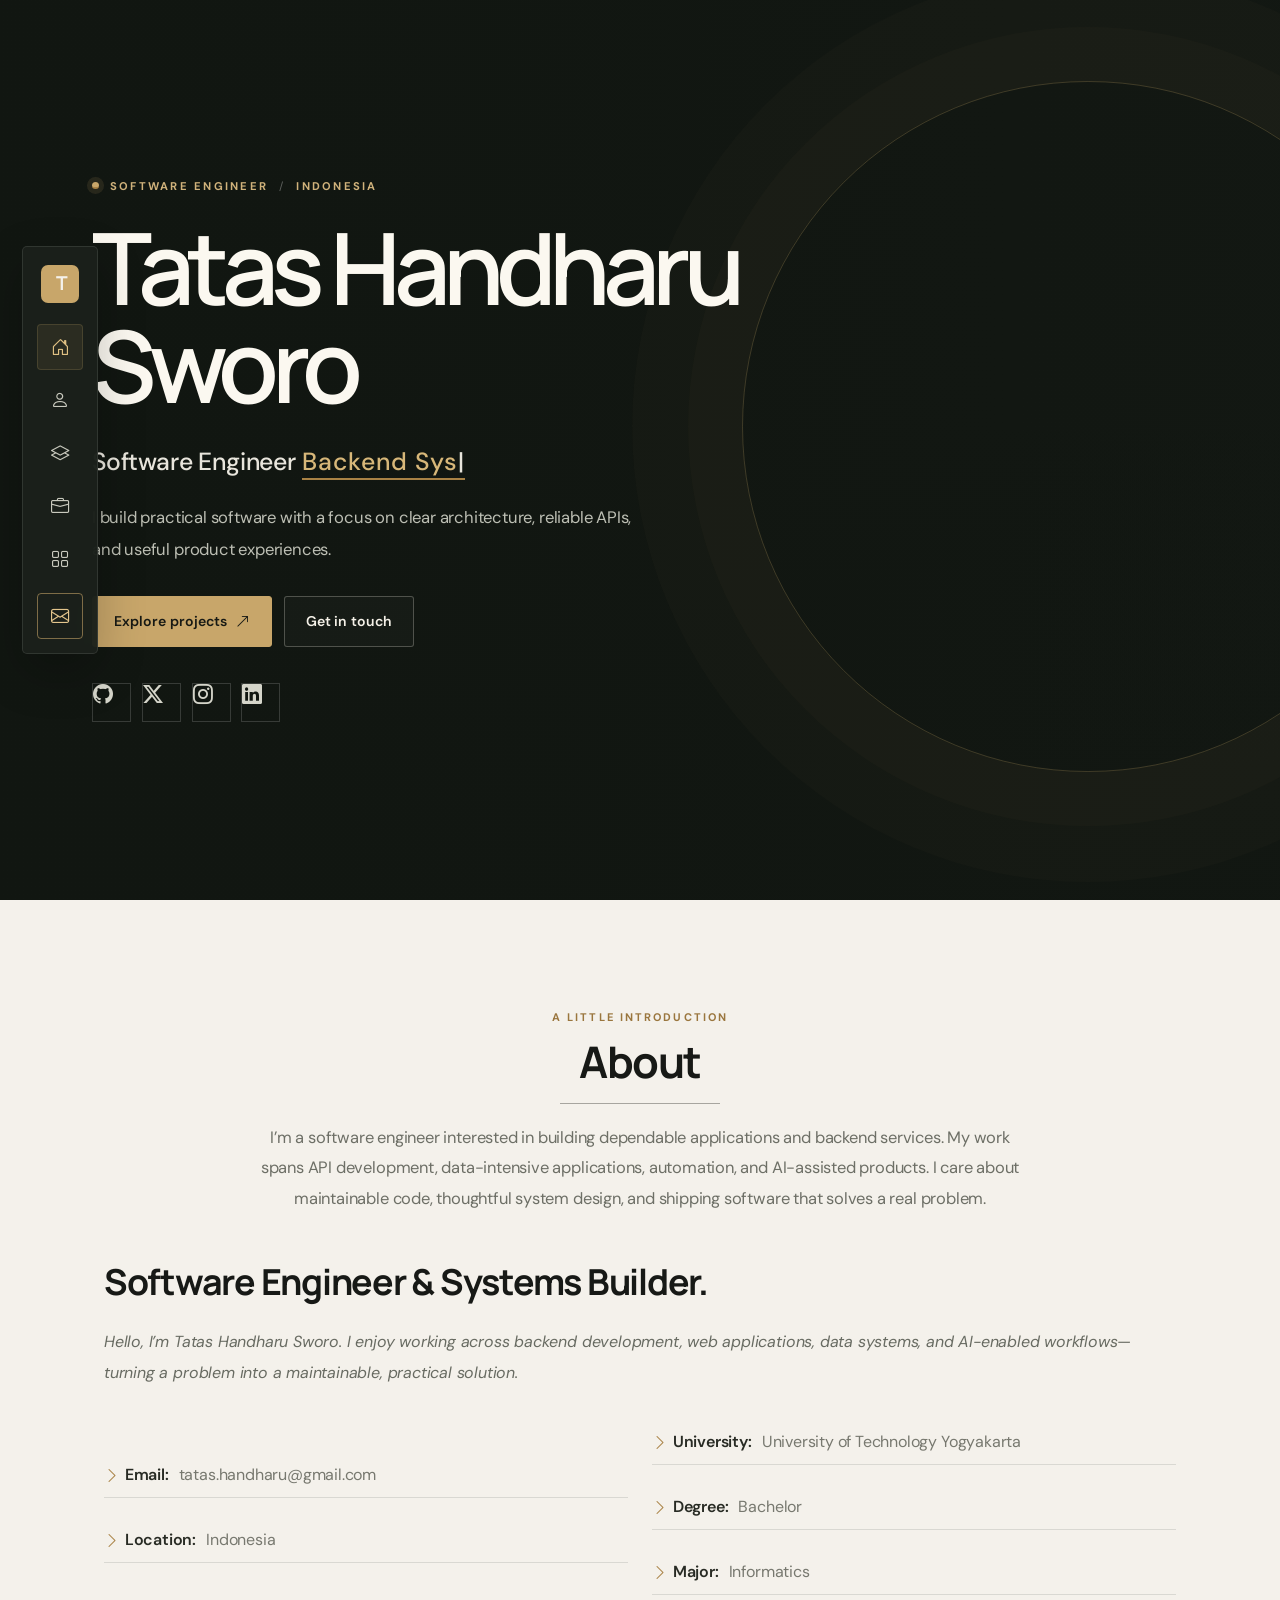
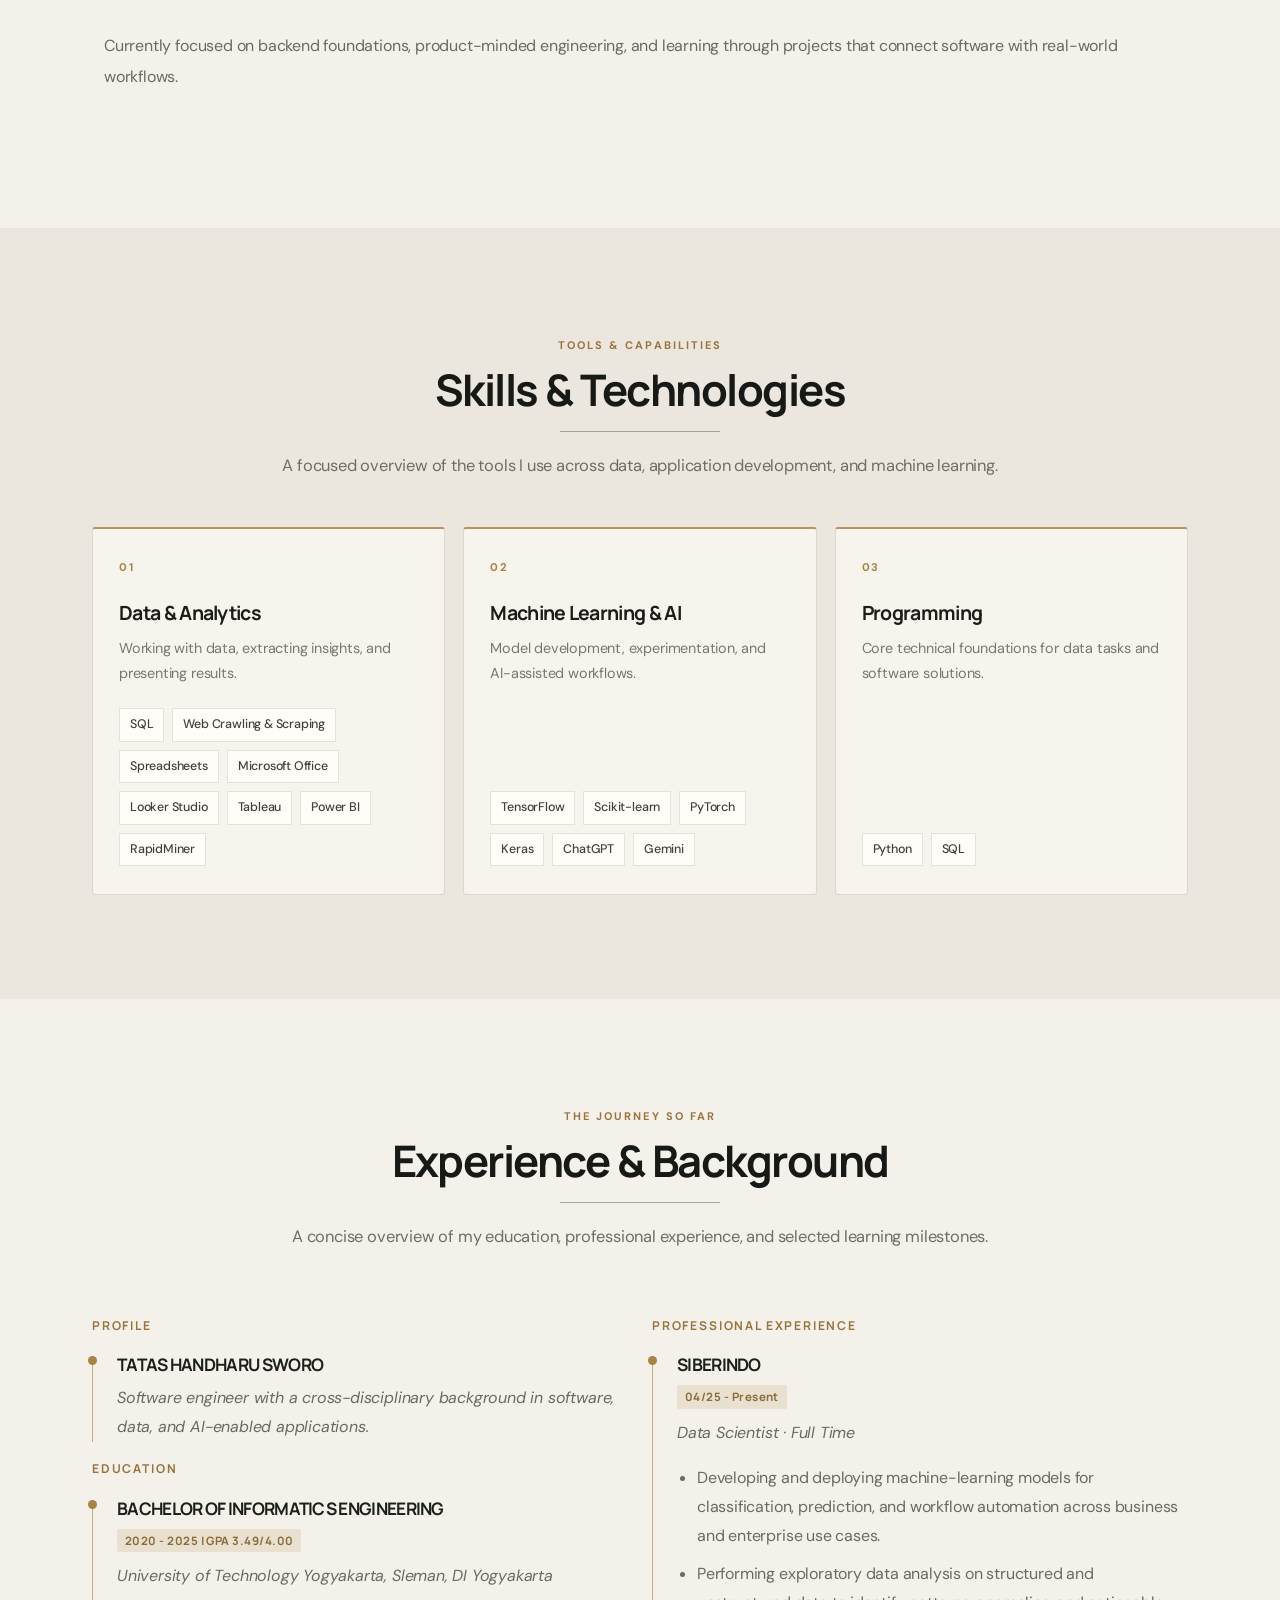
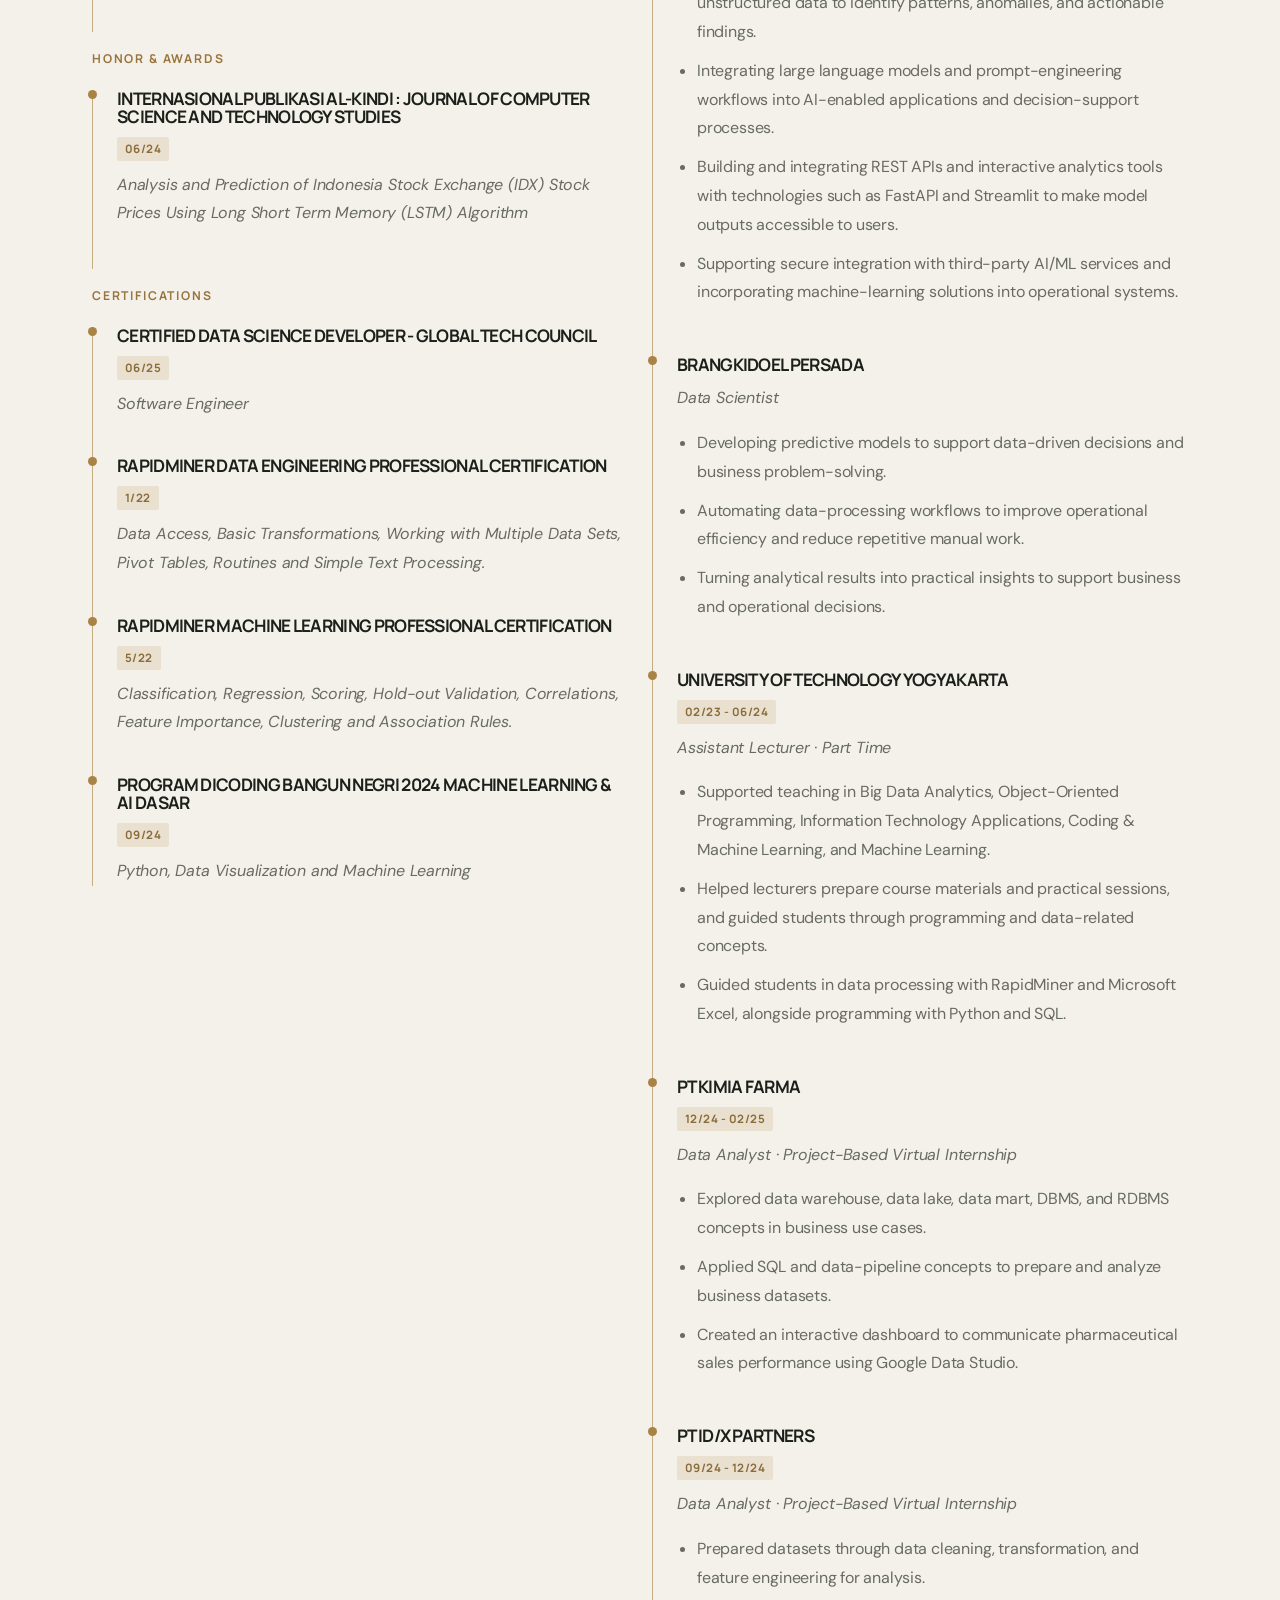
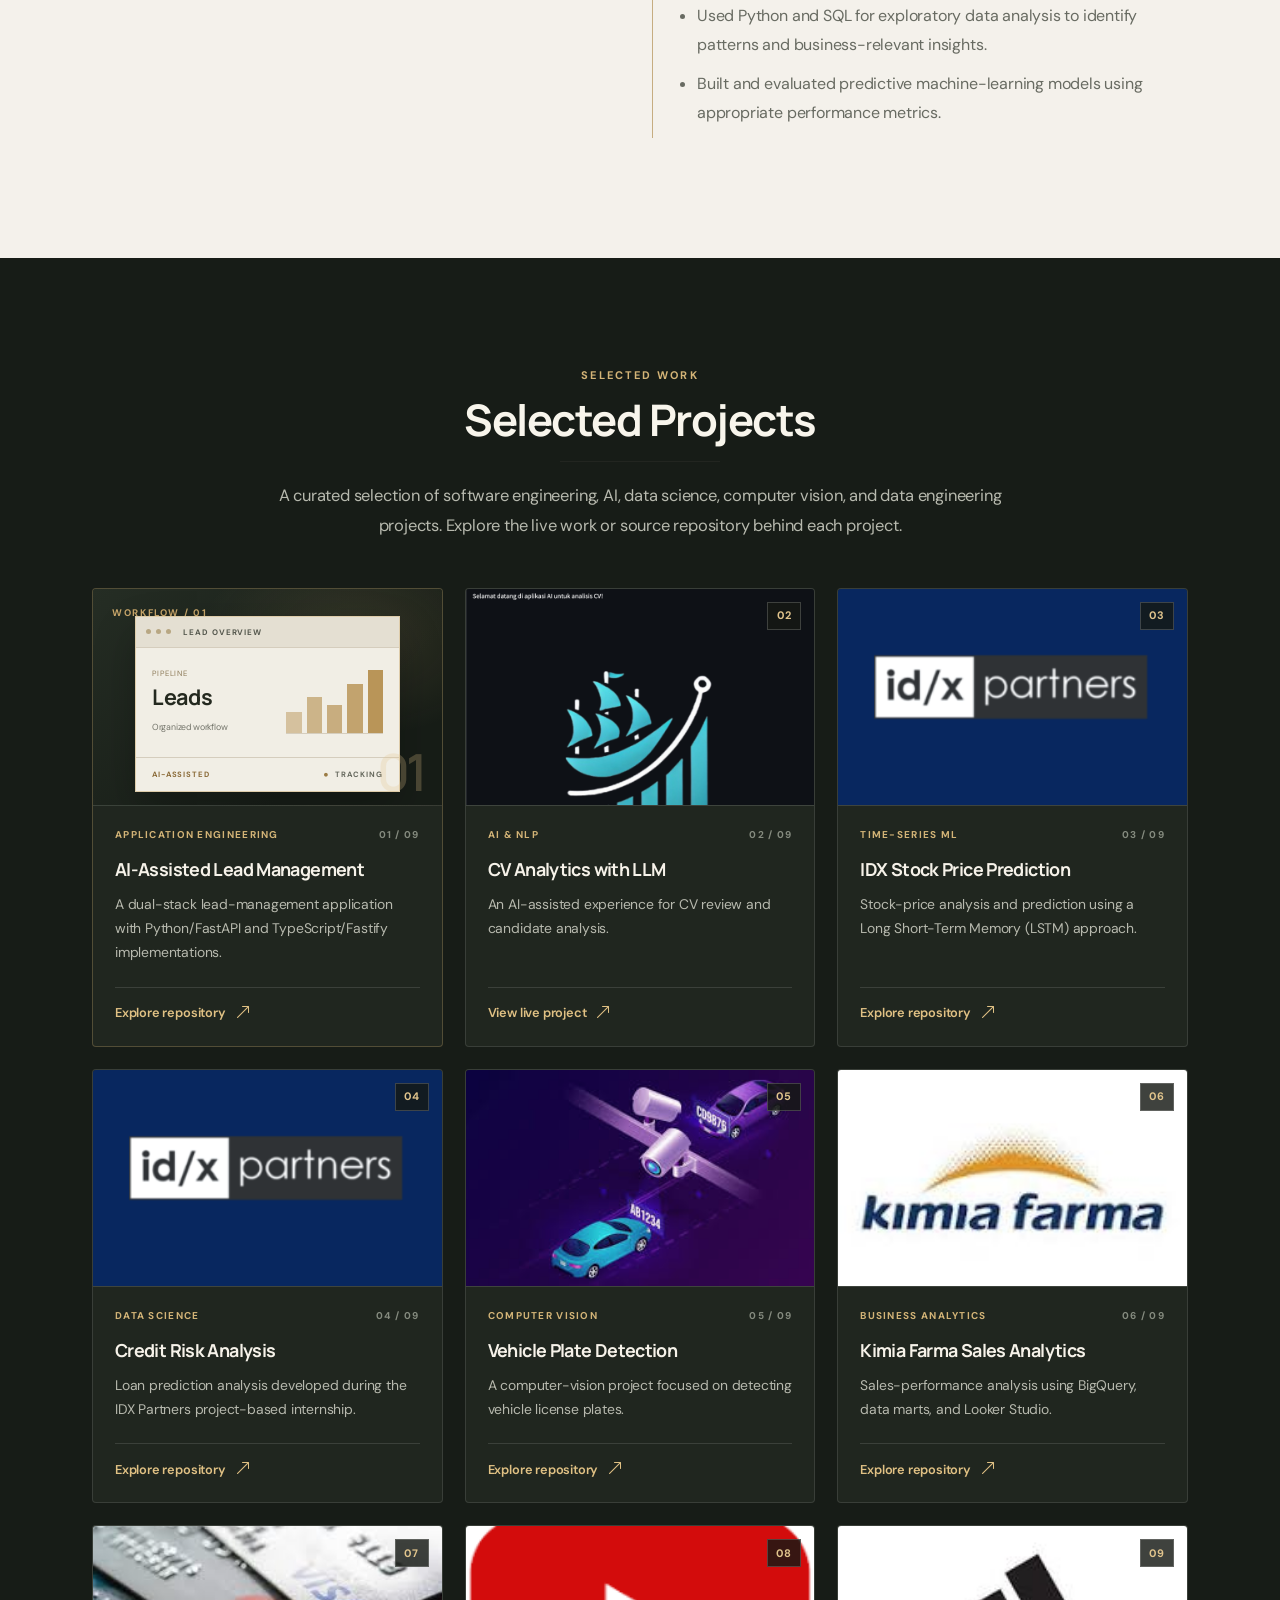
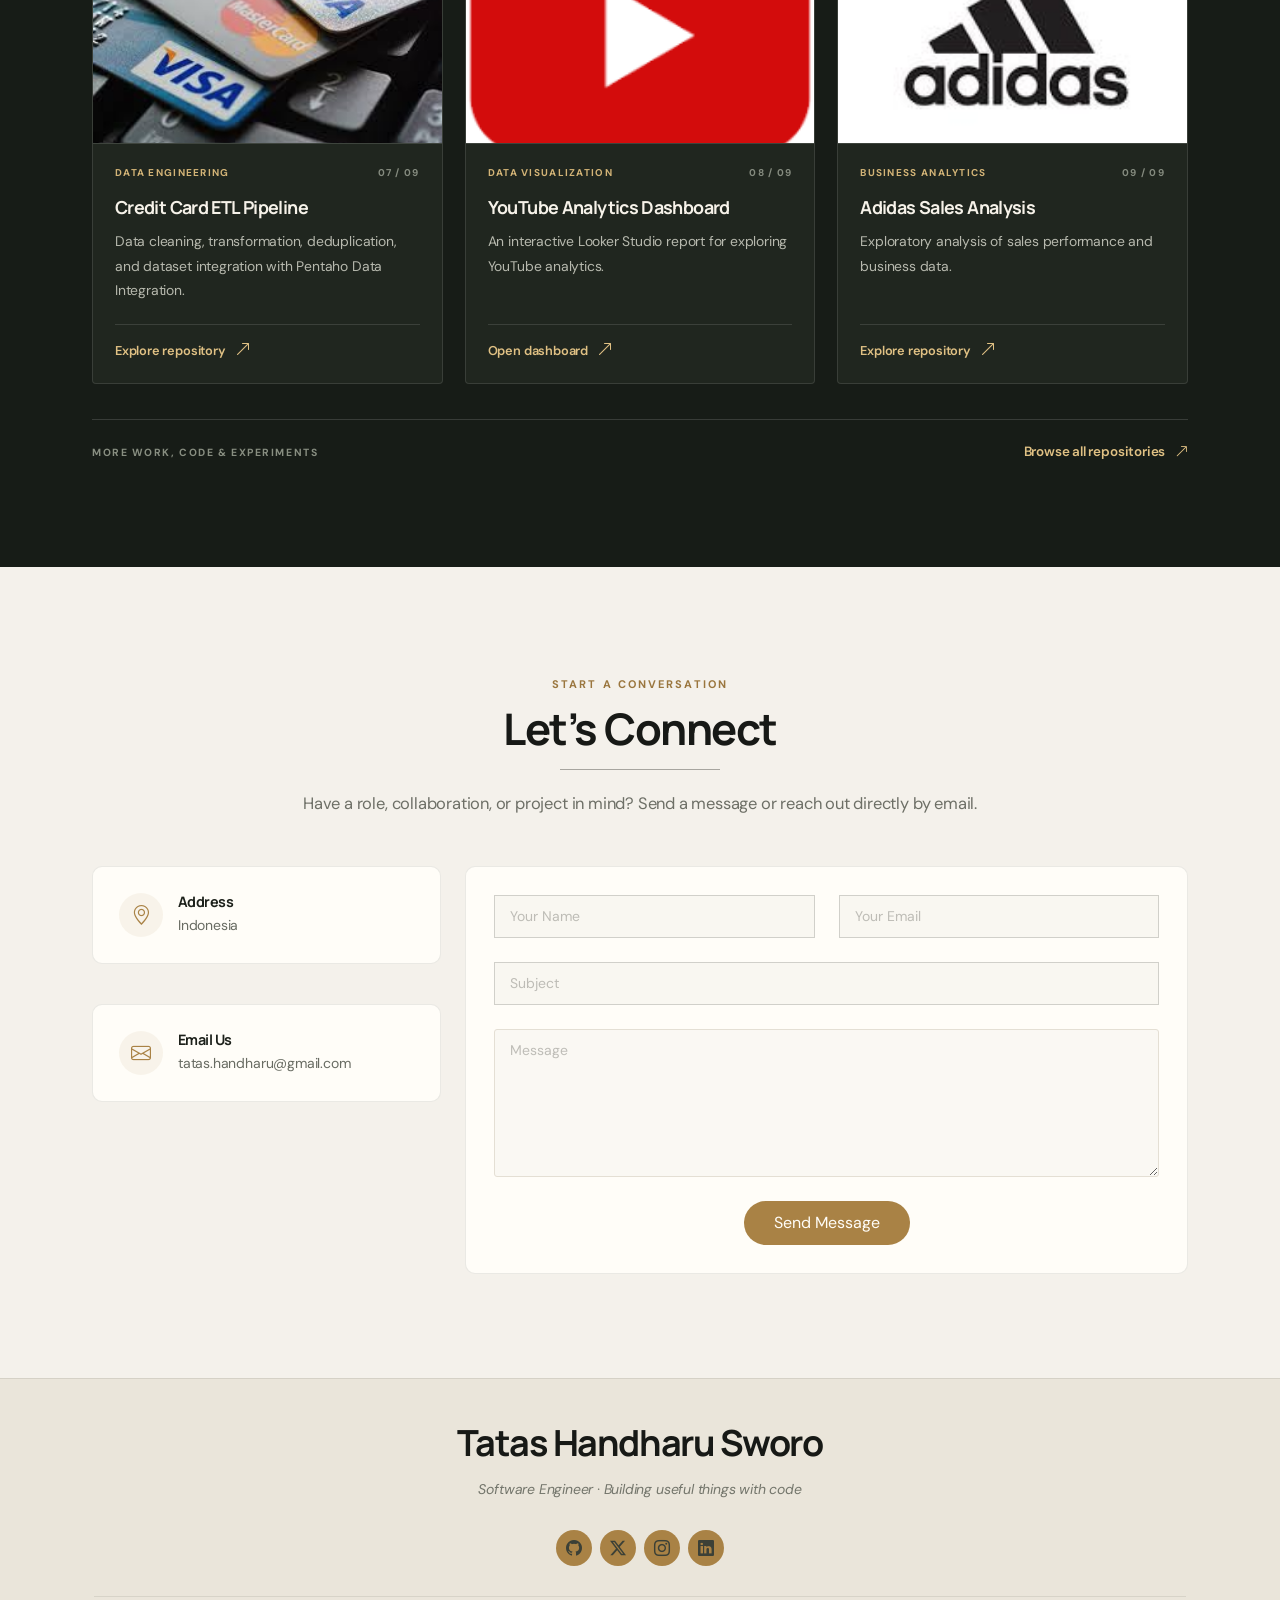
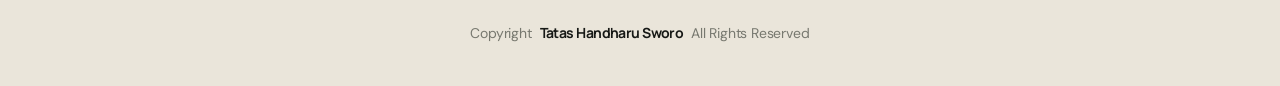
==== commit abef6be0: "Update professional experience details and role descriptions" ====
--- a/index.html
+++ b/index.html
@@ -251,64 +251,62 @@
           
           <div class="col-lg-6" data-aos="fade-up" data-aos-delay="200">
             <h3 class="resume-title">Professional Experience</h3>
-          
+
             <div class="resume-item">
               <h4>SIBERINDO</h4>
               <h5>04/25 - Present</h5>
               <p><em>Data Scientist · Full Time</em></p>
               <ul>
-                <li>Spearheading the development and deployment of machine learning models for classification, prediction, and process automation across various business domains.</li>
-                <li>Conducting advanced exploratory data analysis (EDA) to extract patterns, detect anomalies, and uncover actionable insights from large-scale structured and unstructured datasets.</li>
-                <li>Designing and optimizing prompts for Large Language Models (LLMs) such as OpenAI, enhancing the performance and relevance of NLP-driven systems and decision-support tools.</li>
-                <li>Managing API key integration and secure access to third-party AI/ML services within data processing pipelines.</li>
-                <li>Building RESTful APIs and interactive dashboards (e.g., with FastAPI and Streamlit) for real-time model monitoring, reporting, and user-facing analytics.</li>
-                <li>Architecting and integrating end-to-end machine learning solutions into the company’s digital ecosystem, ensuring scalability, reliability, and operational efficiency.</li>
+                <li>Developing and deploying machine-learning models for classification, prediction, and workflow automation across business and enterprise use cases.</li>
+                <li>Performing exploratory data analysis on structured and unstructured data to identify patterns, anomalies, and actionable findings.</li>
+                <li>Integrating large language models and prompt-engineering workflows into AI-enabled applications and decision-support processes.</li>
+                <li>Building and integrating REST APIs and interactive analytics tools with technologies such as FastAPI and Streamlit to make model outputs accessible to users.</li>
+                <li>Supporting secure integration with third-party AI/ML services and incorporating machine-learning solutions into operational systems.</li>
               </ul>
-            </div><!-- Edn Resume Item -->
-            
+            </div><!-- End Resume Item -->
+
+            <div class="resume-item">
+              <h4>BrangKidoel Persada</h4>
+              <p><em>Data Scientist</em></p>
+              <ul>
+                <li>Developing predictive models to support data-driven decisions and business problem-solving.</li>
+                <li>Automating data-processing workflows to improve operational efficiency and reduce repetitive manual work.</li>
+                <li>Turning analytical results into practical insights to support business and operational decisions.</li>
+              </ul>
+            </div><!-- End Resume Item -->
+
             <div class="resume-item">
               <h4>University of Technology Yogyakarta</h4>
               <h5>02/23 - 06/24</h5>
-              <p><em>Assistant lecturer - Part Time</em></p>
+              <p><em>Assistant Lecturer · Part Time</em></p>
               <ul>
-                <li>Teaching assistant for the courses Big Data Analytics, Object-Oriented Programming, Information Technology
-                  Applications, Coding & Machine Learning, and Machine Learning</li>
-                <li>Assisting professors in preparing materials and practical sessions for related courses</li>
-                <li>Helping students learn about Big Data, Machine Learning, and Programming</li>
-                <li>Guiding students in applying data processing practices using RapidMiner and Microsoft Excel, as well as
-                  programming with Python and SQL.</li>
+                <li>Supported teaching in Big Data Analytics, Object-Oriented Programming, Information Technology Applications, Coding & Machine Learning, and Machine Learning.</li>
+                <li>Helped lecturers prepare course materials and practical sessions, and guided students through programming and data-related concepts.</li>
+                <li>Guided students in data processing with RapidMiner and Microsoft Excel, alongside programming with Python and SQL.</li>
               </ul>
-            </div><!-- Edn Resume Item -->
+            </div><!-- End Resume Item -->
 
             <div class="resume-item">
               <h4>PT Kimia Farma</h4>
               <h5>12/24 - 02/25</h5>
-              <p><em>Data Analyst - Project-Based Virtual Internship</em></p>
+              <p><em>Data Analyst · Project-Based Virtual Internship</em></p>
               <ul>
-                <li>Studying the concepts of data warehouse, data lake, and data mart, as well as their implementation in the
-                  business industry.</li>
-                <li>Studying the concepts of Database Management System (DBMS), Relational Database
-                  Management System (RDBMS) using SQL.</li>
-                <li>Implementing the concept of Big Data into the business industry.</li>
-                <li>Making predictions for a measure's value and understanding the concept of data pipelines.</li>
-                <li>Creating an interactive dashboard for pharmaceutical company data in Indonesia using Google
-                  Data Studio.</li>
+                <li>Explored data warehouse, data lake, data mart, DBMS, and RDBMS concepts in business use cases.</li>
+                <li>Applied SQL and data-pipeline concepts to prepare and analyze business datasets.</li>
+                <li>Created an interactive dashboard to communicate pharmaceutical sales performance using Google Data Studio.</li>
               </ul>
-            </div><!-- Edn Resume Item -->
+            </div><!-- End Resume Item -->
 
             <div class="resume-item">
               <h4>PT ID/X Partners</h4>
               <h5>09/24 - 12/24</h5>
-              <p><em>Data Analyst - Project-Based Virtual Internship</em></p>
+              <p><em>Data Analyst · Project-Based Virtual Internship</em></p>
               <ul>
-                <li>Studied the fundamental concepts of data science and their applications in solving business problems.</li>
-                <li>Explored data preprocessing techniques, including cleaning, transformation, and feature engineering, to prepare datasets for analysis.</li>
-                <li>Conducted exploratory data analysis (EDA) to uncover insights and patterns in data using Python and SQL.</li>
-                <li>Making predictions for a measure's value and understanding the concept of data pipelines.</li>
-                <li>Built machine learning models for predictive analytics and evaluated their performance using appropriate metrics.</li>
+                <li>Prepared datasets through data cleaning, transformation, and feature engineering for analysis.</li>
+                <li>Used Python and SQL for exploratory data analysis to identify patterns and business-relevant insights.</li>
+                <li>Built and evaluated predictive machine-learning models using appropriate performance metrics.</li>
               </ul>
-            </div><!-- Edn Resume Item -->
-
+            </div><!-- End Resume Item -->
           </div>
 
         </div>
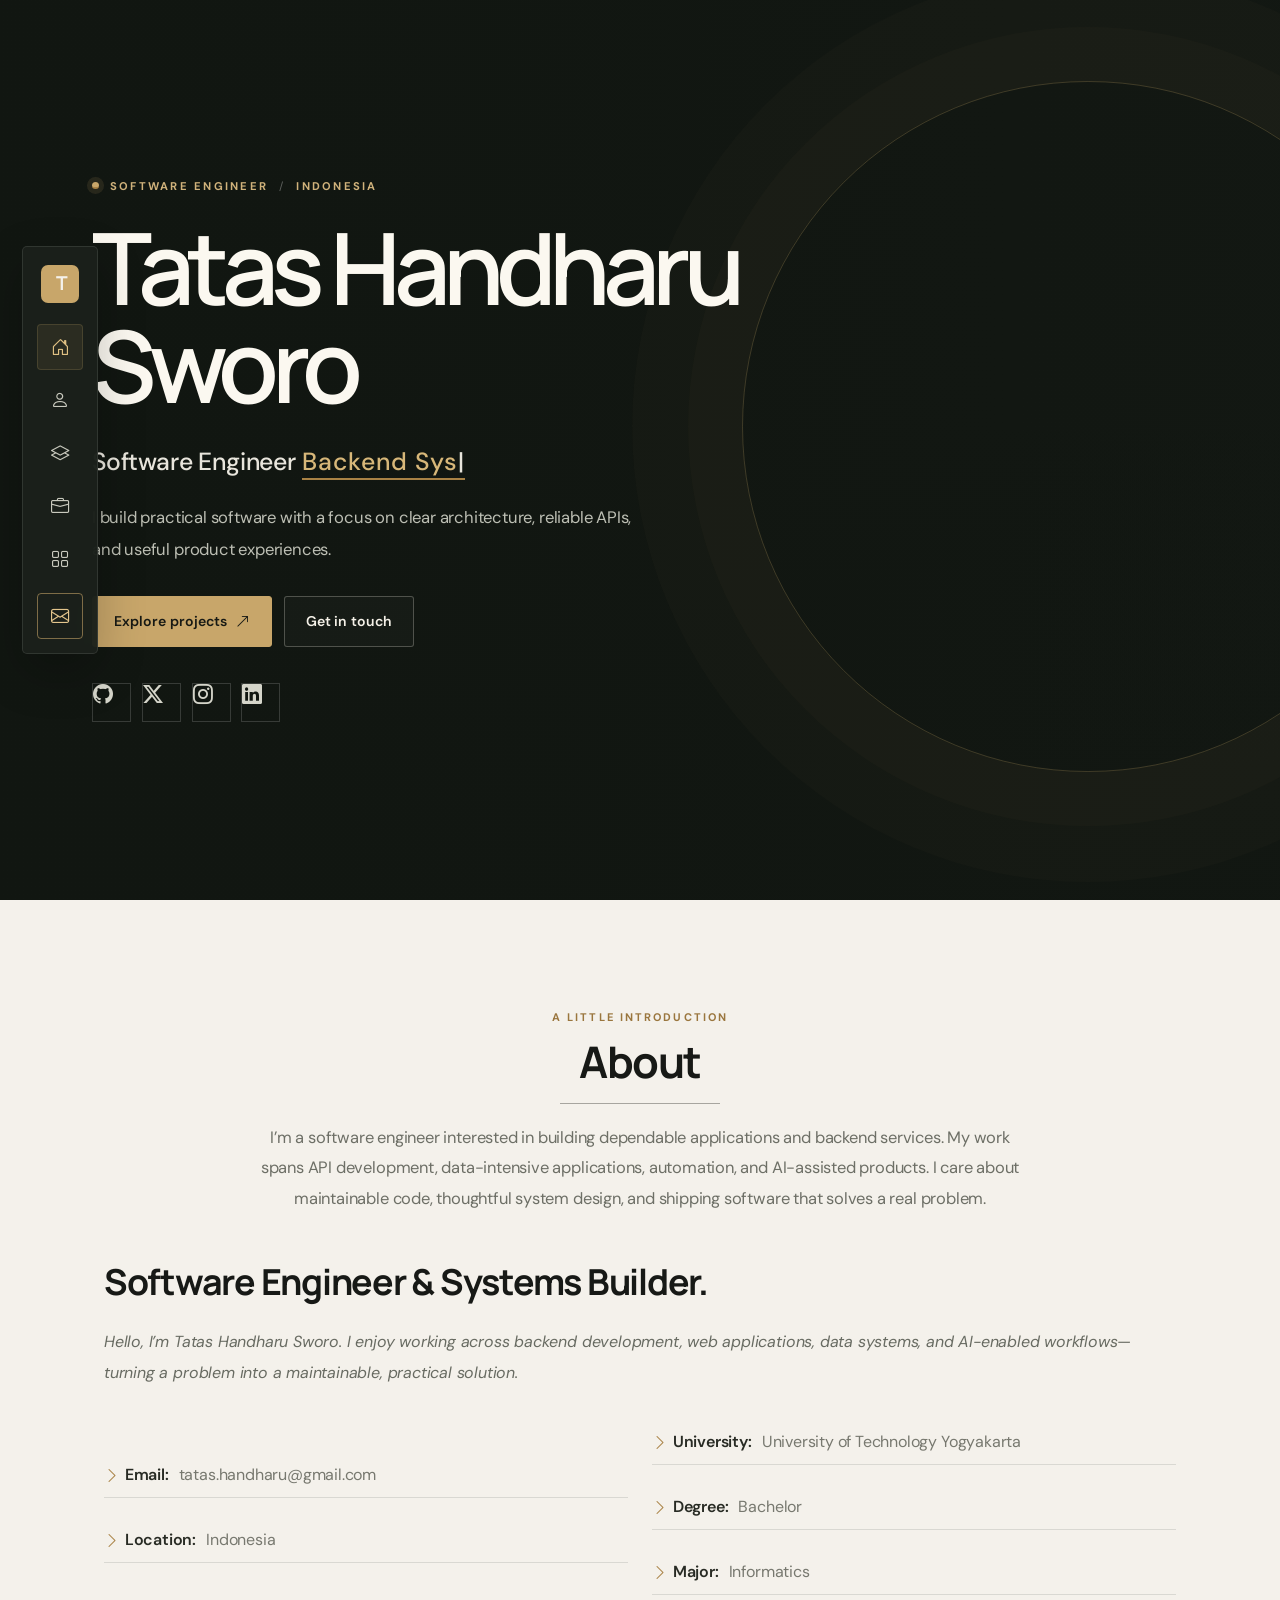
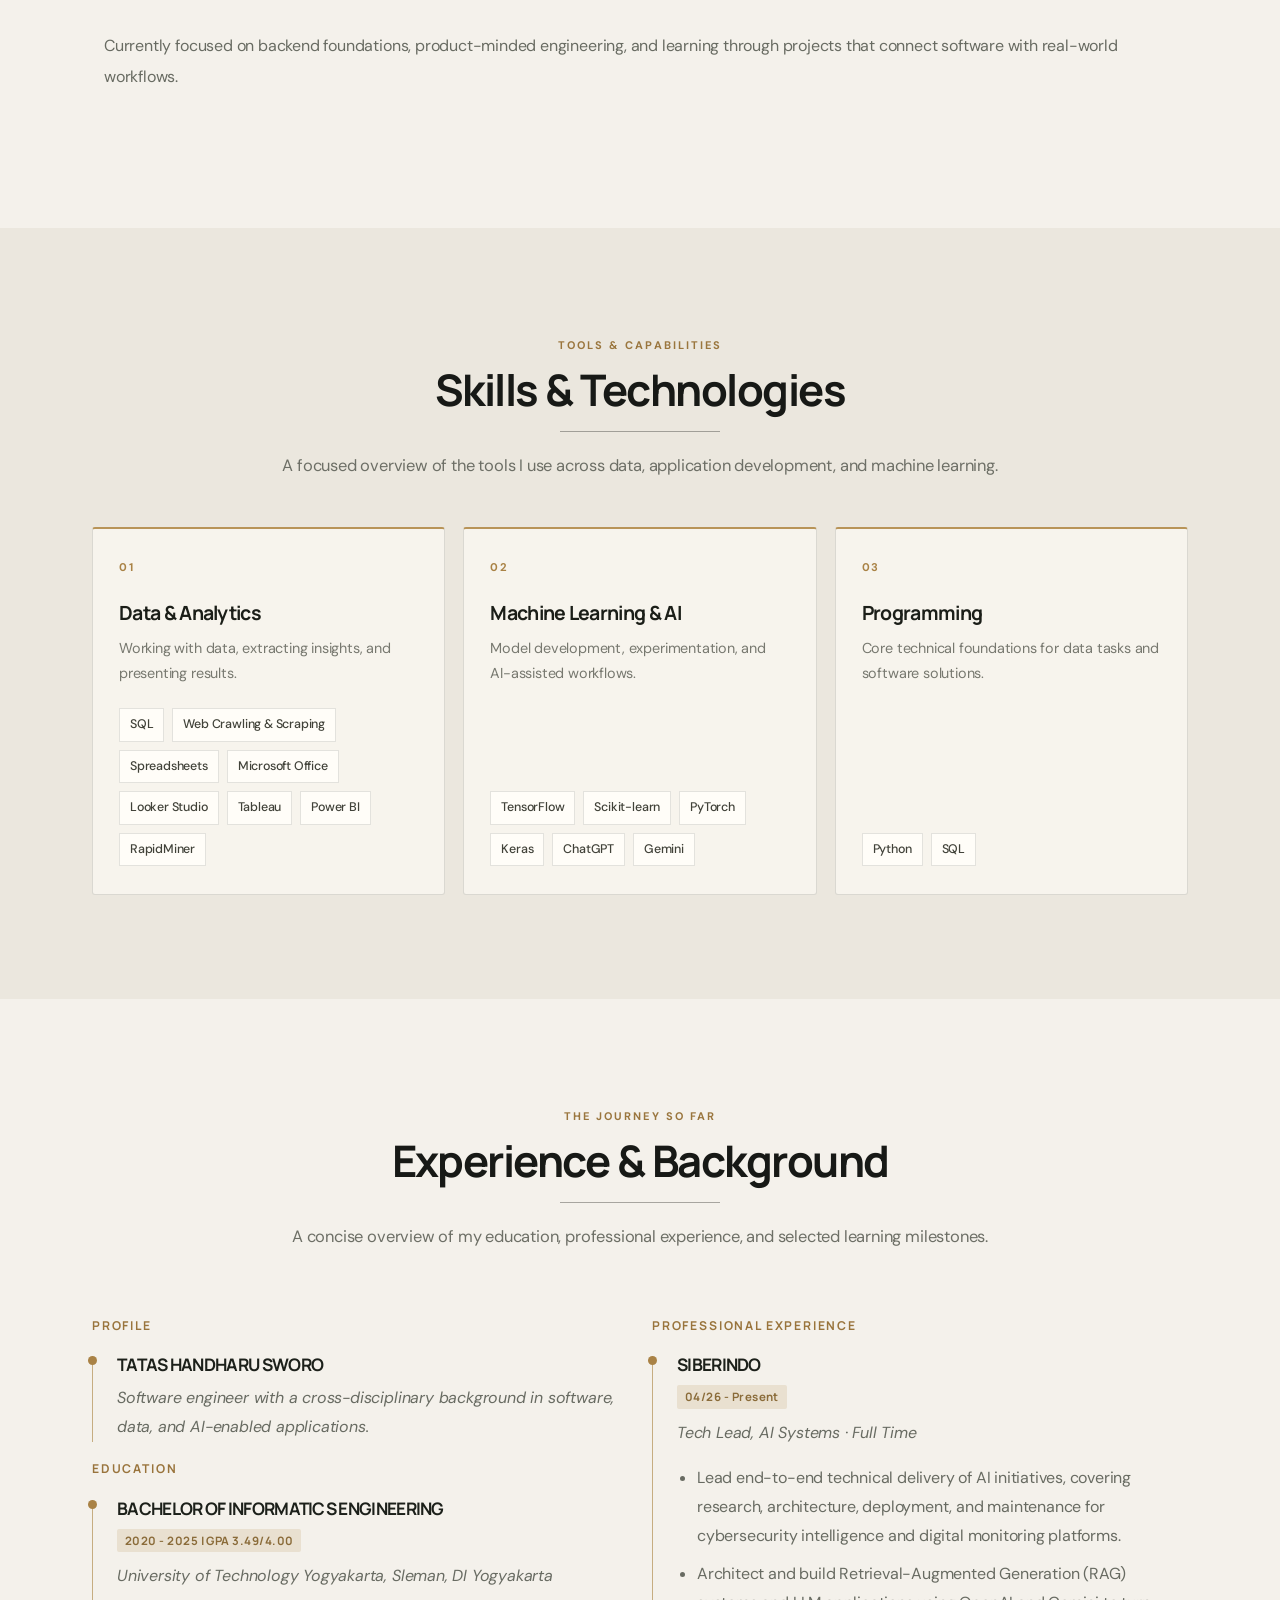
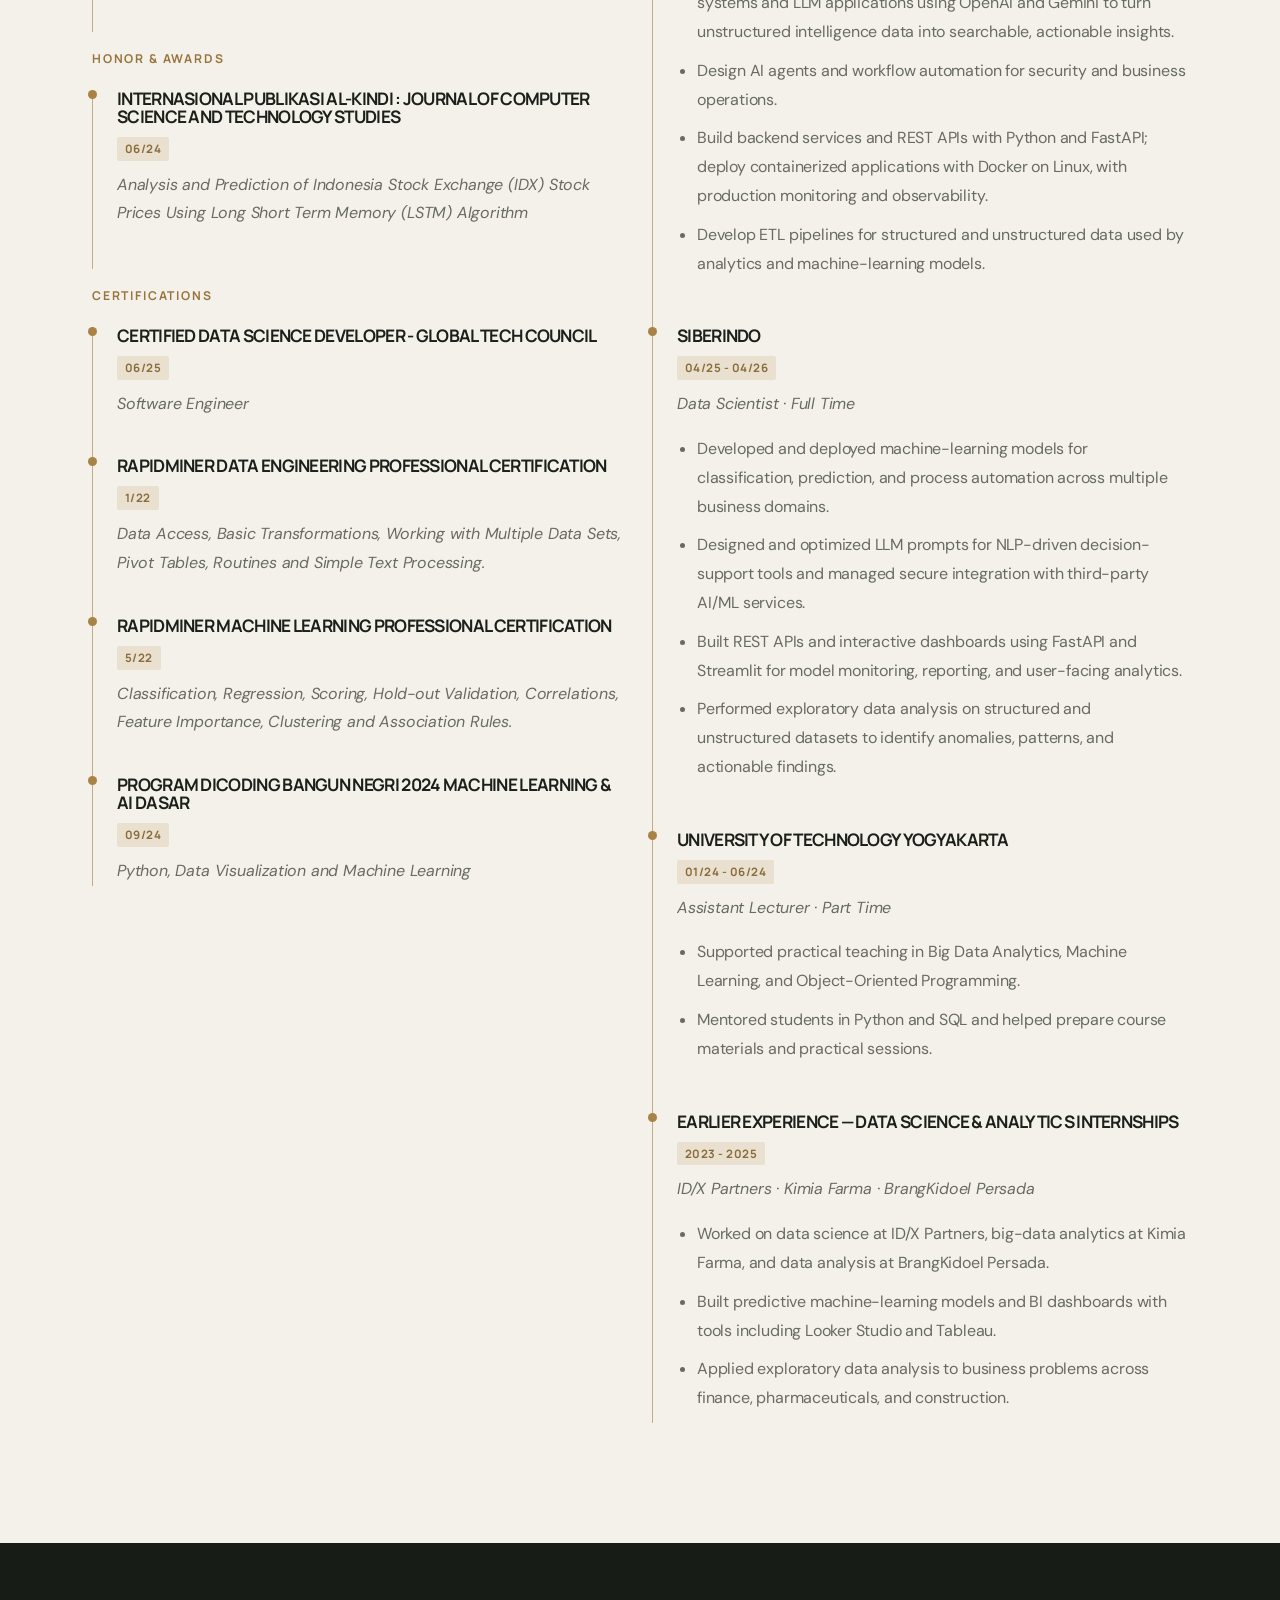
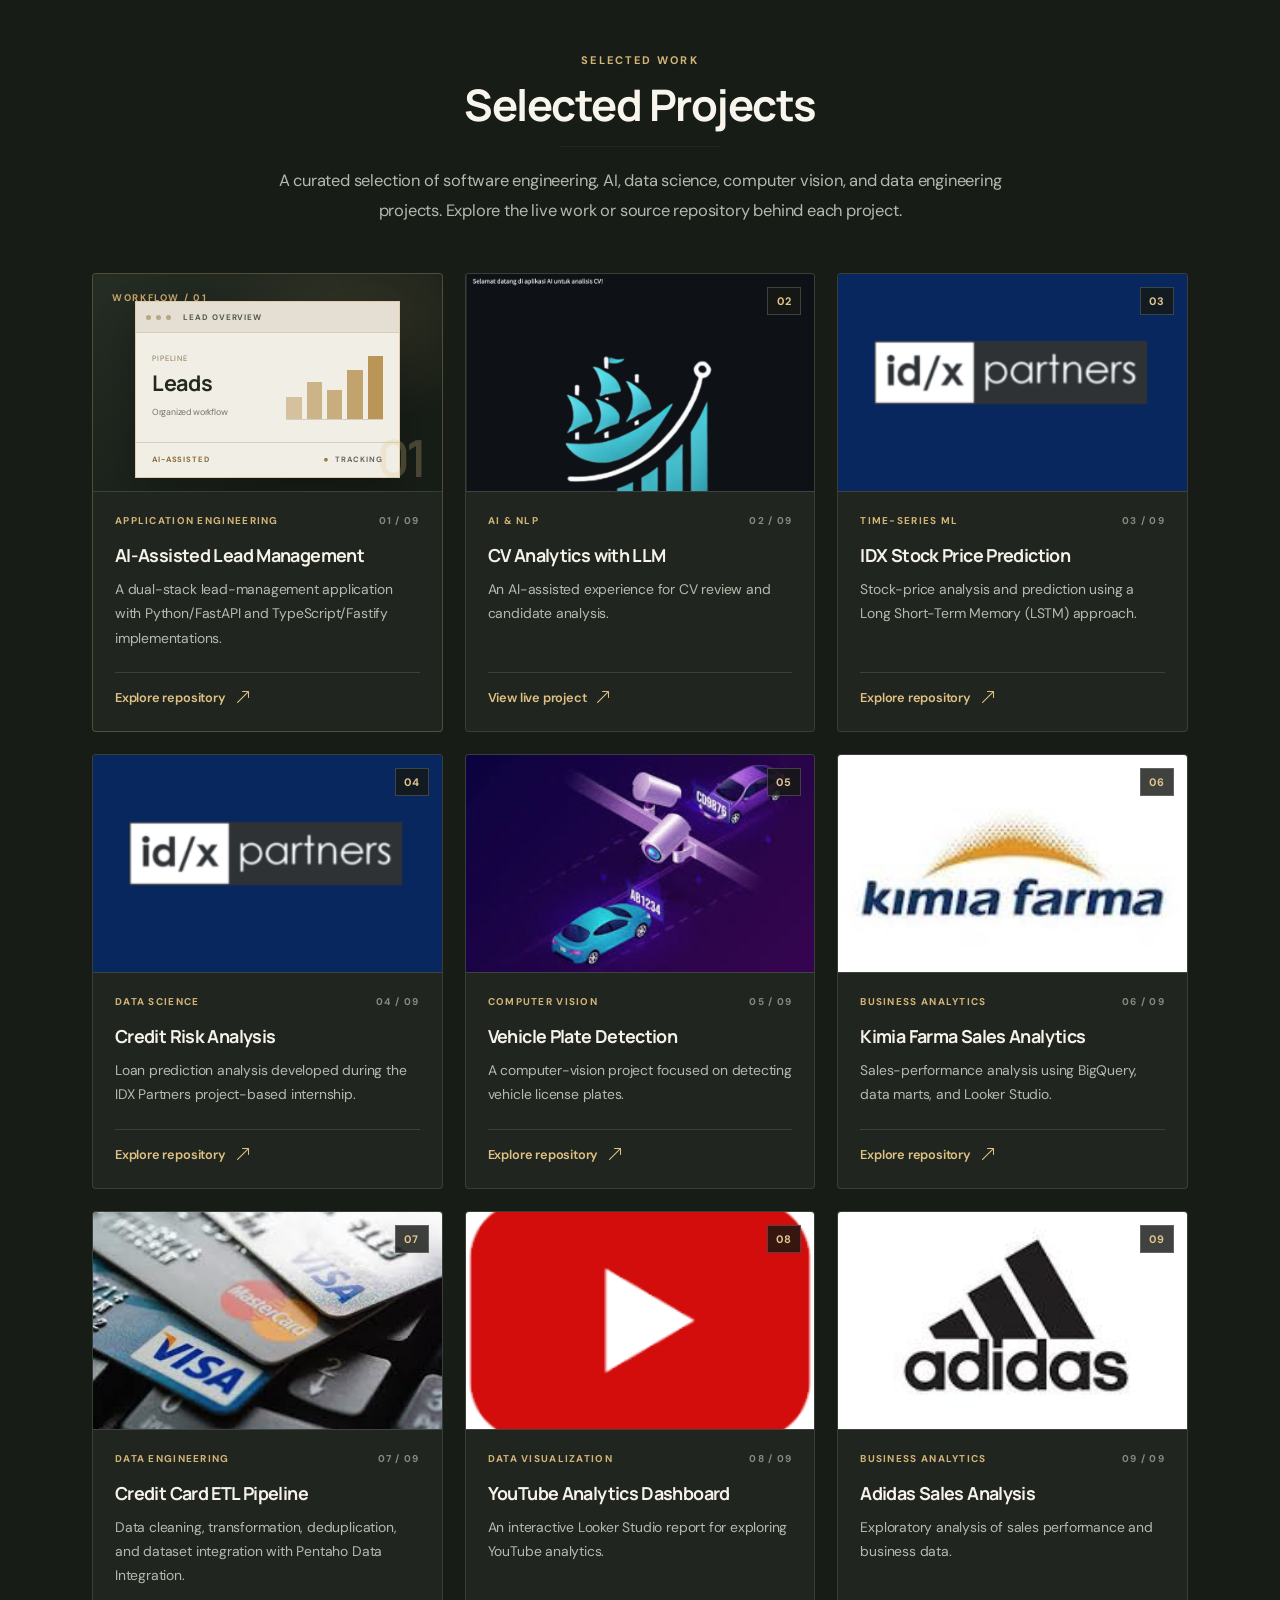
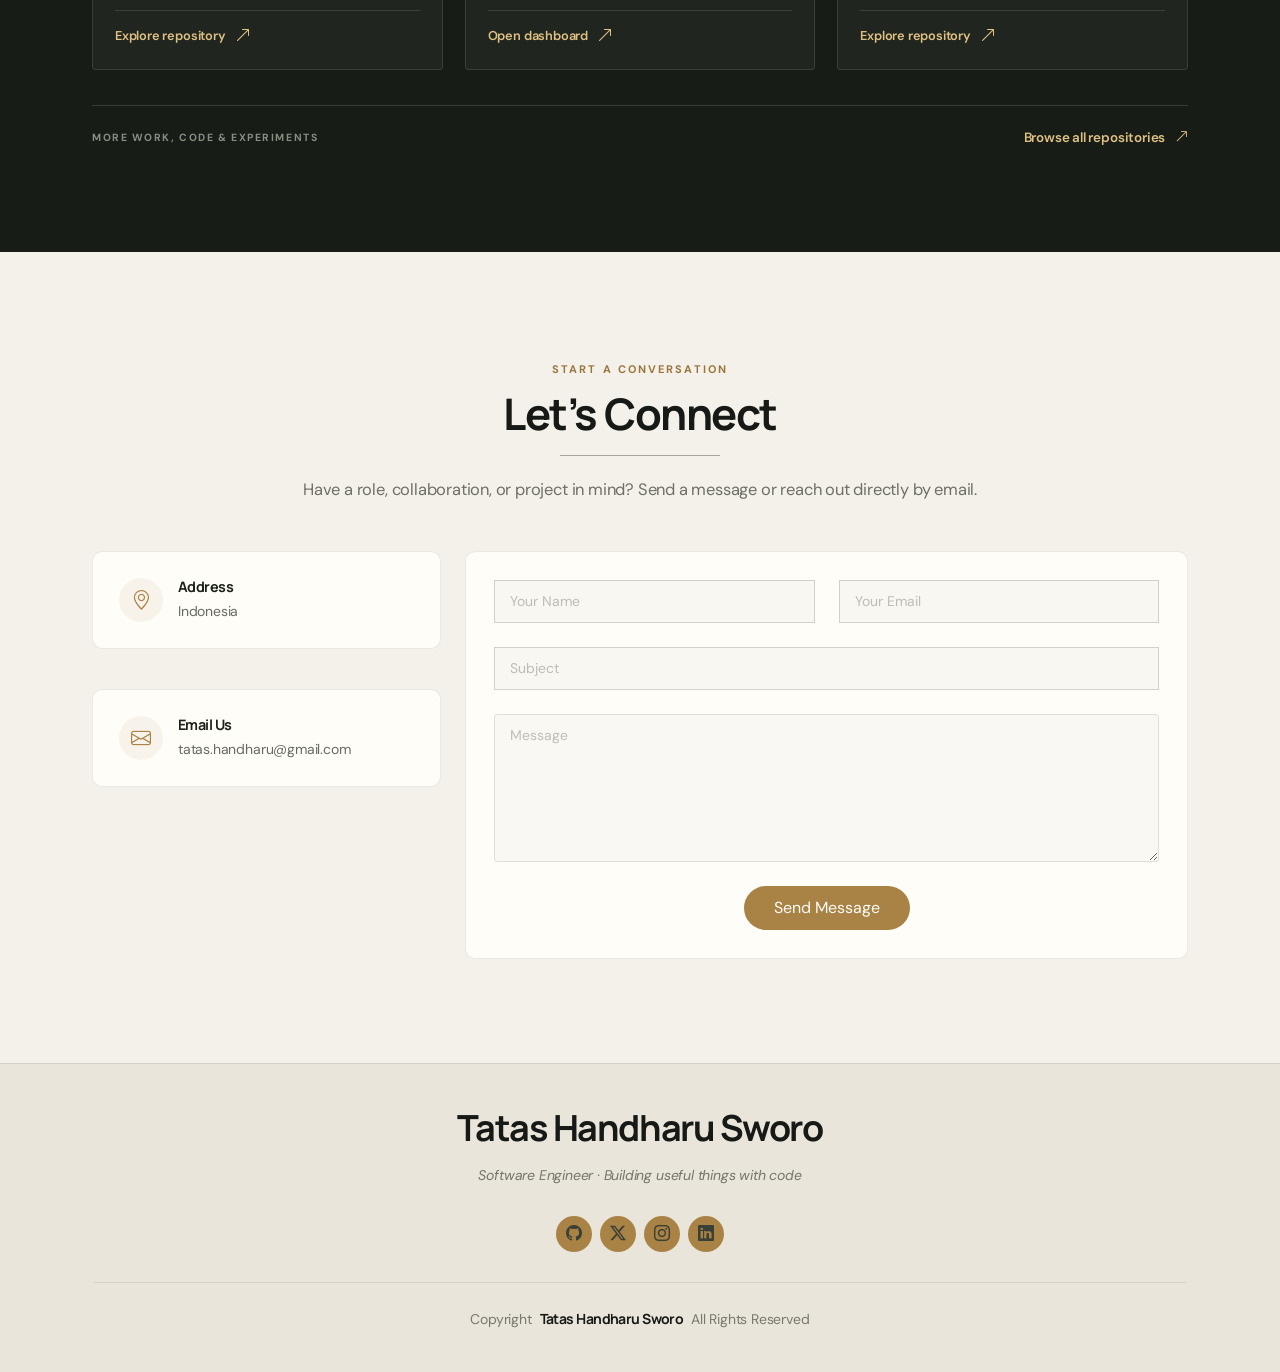
==== commit dc2dd828: "Align professional experience with current CV" ====
--- a/index.html
+++ b/index.html
@@ -254,57 +254,47 @@
 
             <div class="resume-item">
               <h4>SIBERINDO</h4>
-              <h5>04/25 - Present</h5>
+              <h5>04/26 - Present</h5>
+              <p><em>Tech Lead, AI Systems · Full Time</em></p>
+              <ul>
+                <li>Lead end-to-end technical delivery of AI initiatives, covering research, architecture, deployment, and maintenance for cybersecurity intelligence and digital monitoring platforms.</li>
+                <li>Architect and build Retrieval-Augmented Generation (RAG) systems and LLM applications using OpenAI and Gemini to turn unstructured intelligence data into searchable, actionable insights.</li>
+                <li>Design AI agents and workflow automation for security and business operations.</li>
+                <li>Build backend services and REST APIs with Python and FastAPI; deploy containerized applications with Docker on Linux, with production monitoring and observability.</li>
+                <li>Develop ETL pipelines for structured and unstructured data used by analytics and machine-learning models.</li>
+              </ul>
+            </div><!-- End Resume Item -->
+
+            <div class="resume-item">
+              <h4>SIBERINDO</h4>
+              <h5>04/25 - 04/26</h5>
               <p><em>Data Scientist · Full Time</em></p>
               <ul>
-                <li>Developing and deploying machine-learning models for classification, prediction, and workflow automation across business and enterprise use cases.</li>
-                <li>Performing exploratory data analysis on structured and unstructured data to identify patterns, anomalies, and actionable findings.</li>
-                <li>Integrating large language models and prompt-engineering workflows into AI-enabled applications and decision-support processes.</li>
-                <li>Building and integrating REST APIs and interactive analytics tools with technologies such as FastAPI and Streamlit to make model outputs accessible to users.</li>
-                <li>Supporting secure integration with third-party AI/ML services and incorporating machine-learning solutions into operational systems.</li>
+                <li>Developed and deployed machine-learning models for classification, prediction, and process automation across multiple business domains.</li>
+                <li>Designed and optimized LLM prompts for NLP-driven decision-support tools and managed secure integration with third-party AI/ML services.</li>
+                <li>Built REST APIs and interactive dashboards using FastAPI and Streamlit for model monitoring, reporting, and user-facing analytics.</li>
+                <li>Performed exploratory data analysis on structured and unstructured datasets to identify anomalies, patterns, and actionable findings.</li>
               </ul>
             </div><!-- End Resume Item -->
 
             <div class="resume-item">
-              <h4>BrangKidoel Persada</h4>
-              <p><em>Data Scientist</em></p>
+              <h4>University of Technology Yogyakarta</h4>
+              <h5>01/24 - 06/24</h5>
+              <p><em>Assistant Lecturer · Part Time</em></p>
               <ul>
-                <li>Developing predictive models to support data-driven decisions and business problem-solving.</li>
-                <li>Automating data-processing workflows to improve operational efficiency and reduce repetitive manual work.</li>
-                <li>Turning analytical results into practical insights to support business and operational decisions.</li>
+                <li>Supported practical teaching in Big Data Analytics, Machine Learning, and Object-Oriented Programming.</li>
+                <li>Mentored students in Python and SQL and helped prepare course materials and practical sessions.</li>
               </ul>
             </div><!-- End Resume Item -->
 
             <div class="resume-item">
-              <h4>University of Technology Yogyakarta</h4>
-              <h5>02/23 - 06/24</h5>
-              <p><em>Assistant Lecturer · Part Time</em></p>
+              <h4>Earlier Experience — Data Science &amp; Analytics Internships</h4>
+              <h5>2023 - 2025</h5>
+              <p><em>ID/X Partners · Kimia Farma · BrangKidoel Persada</em></p>
               <ul>
-                <li>Supported teaching in Big Data Analytics, Object-Oriented Programming, Information Technology Applications, Coding & Machine Learning, and Machine Learning.</li>
-                <li>Helped lecturers prepare course materials and practical sessions, and guided students through programming and data-related concepts.</li>
-                <li>Guided students in data processing with RapidMiner and Microsoft Excel, alongside programming with Python and SQL.</li>
-              </ul>
-            </div><!-- End Resume Item -->
-
-            <div class="resume-item">
-              <h4>PT Kimia Farma</h4>
-              <h5>12/24 - 02/25</h5>
-              <p><em>Data Analyst · Project-Based Virtual Internship</em></p>
-              <ul>
-                <li>Explored data warehouse, data lake, data mart, DBMS, and RDBMS concepts in business use cases.</li>
-                <li>Applied SQL and data-pipeline concepts to prepare and analyze business datasets.</li>
-                <li>Created an interactive dashboard to communicate pharmaceutical sales performance using Google Data Studio.</li>
-              </ul>
-            </div><!-- End Resume Item -->
-
-            <div class="resume-item">
-              <h4>PT ID/X Partners</h4>
-              <h5>09/24 - 12/24</h5>
-              <p><em>Data Analyst · Project-Based Virtual Internship</em></p>
-              <ul>
-                <li>Prepared datasets through data cleaning, transformation, and feature engineering for analysis.</li>
-                <li>Used Python and SQL for exploratory data analysis to identify patterns and business-relevant insights.</li>
-                <li>Built and evaluated predictive machine-learning models using appropriate performance metrics.</li>
+                <li>Worked on data science at ID/X Partners, big-data analytics at Kimia Farma, and data analysis at BrangKidoel Persada.</li>
+                <li>Built predictive machine-learning models and BI dashboards with tools including Looker Studio and Tableau.</li>
+                <li>Applied exploratory data analysis to business problems across finance, pharmaceuticals, and construction.</li>
               </ul>
             </div><!-- End Resume Item -->
           </div>
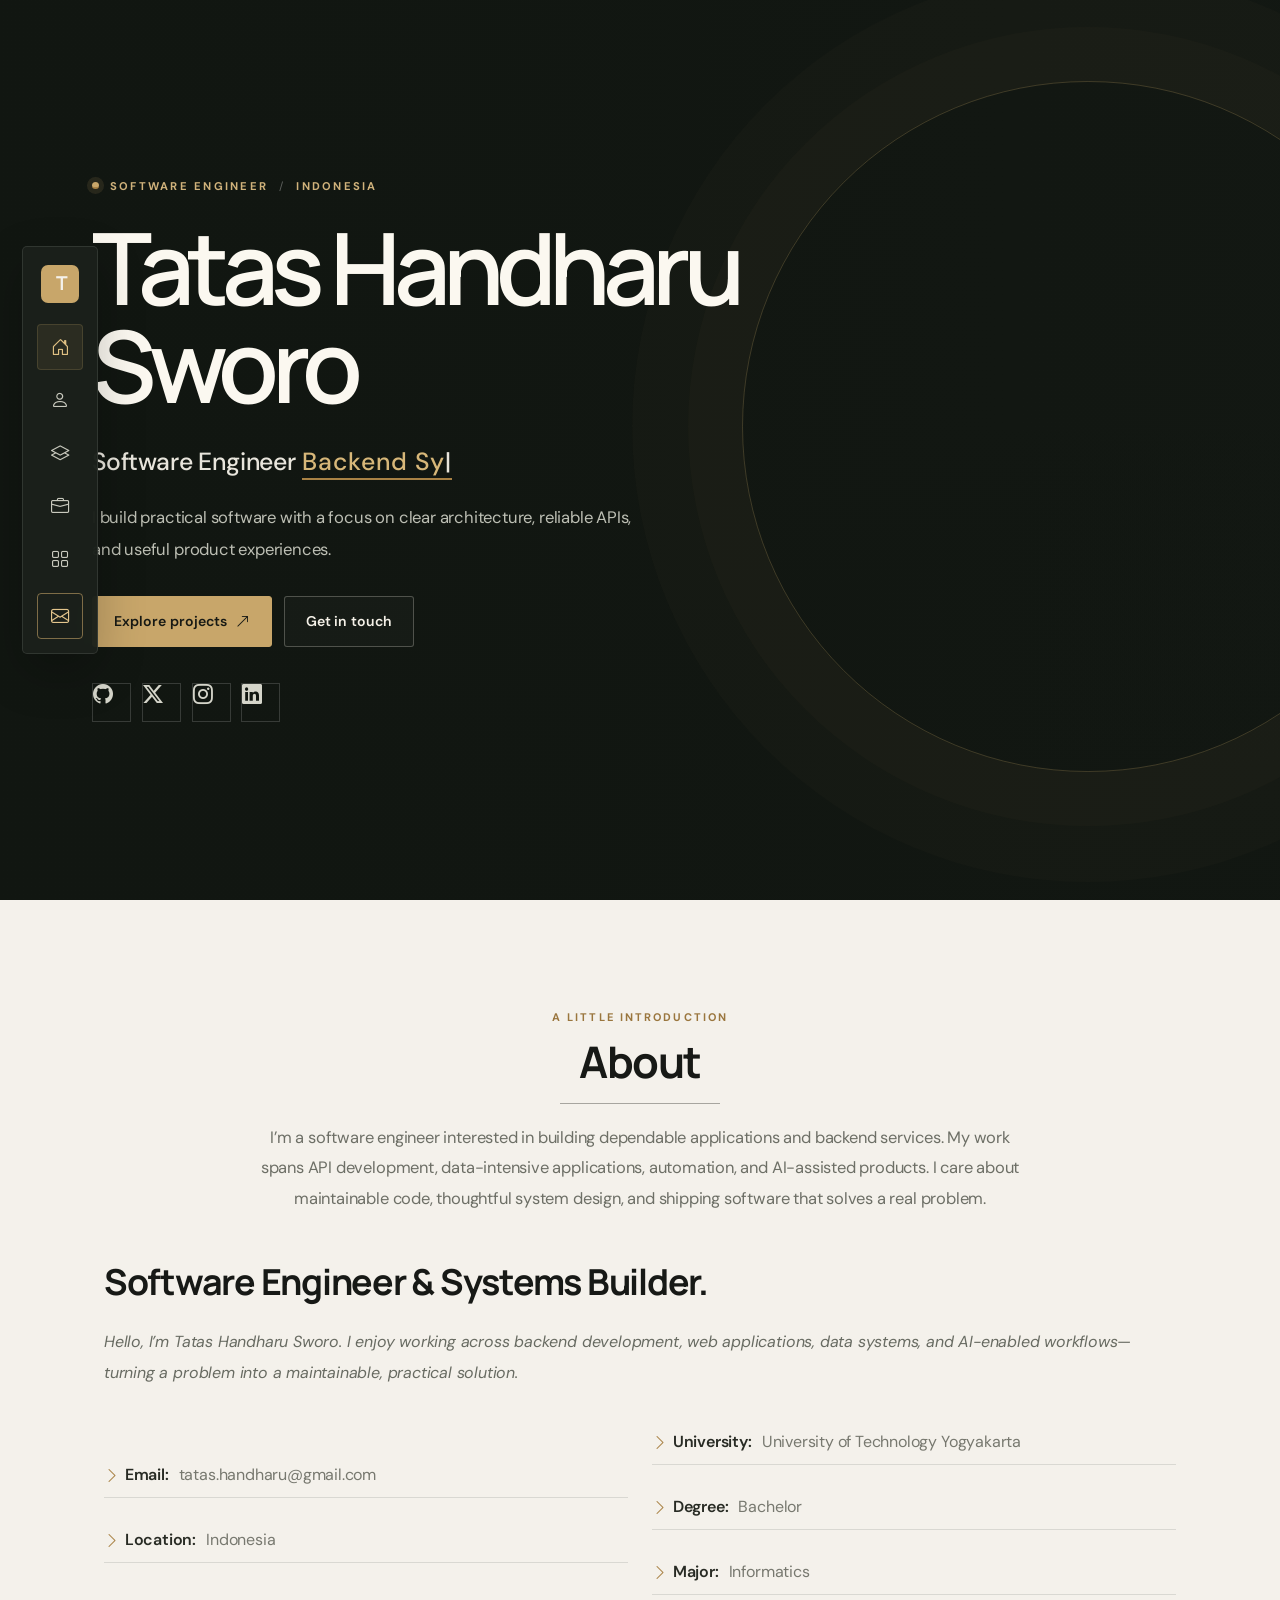
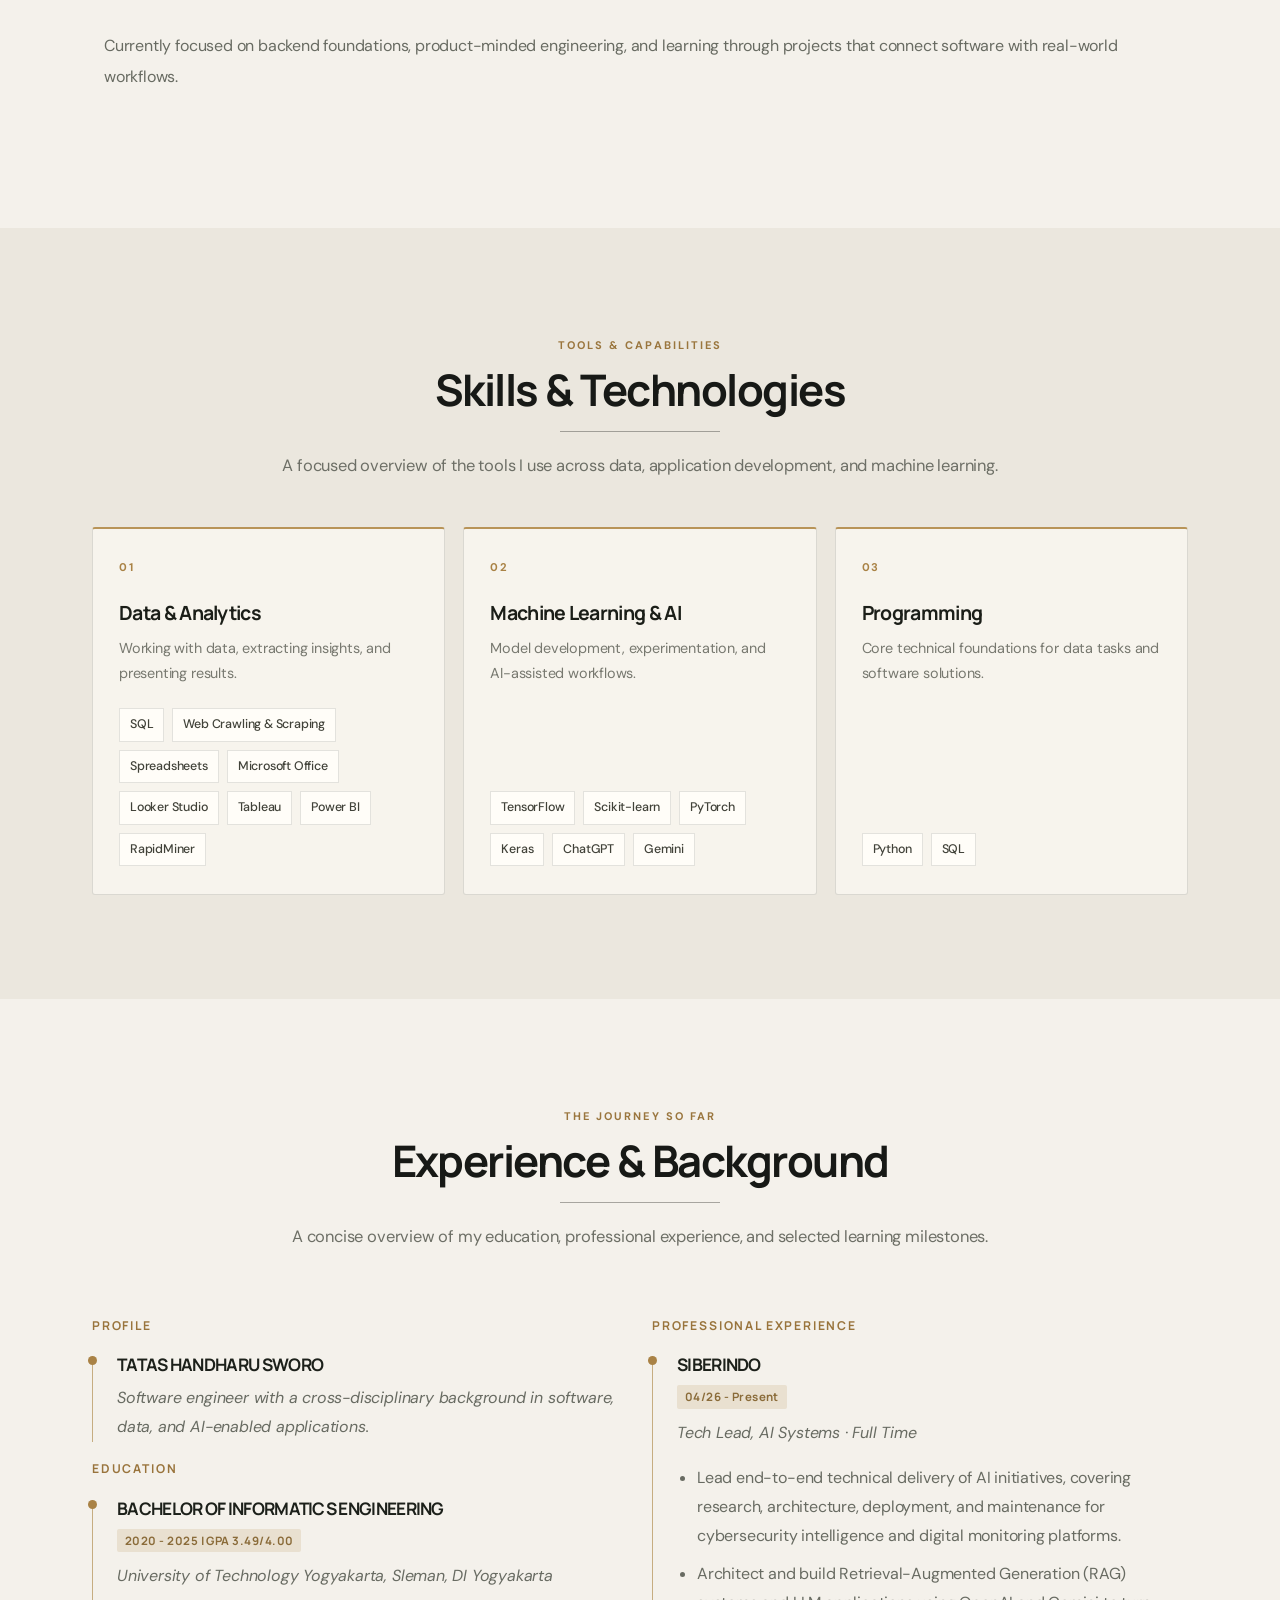
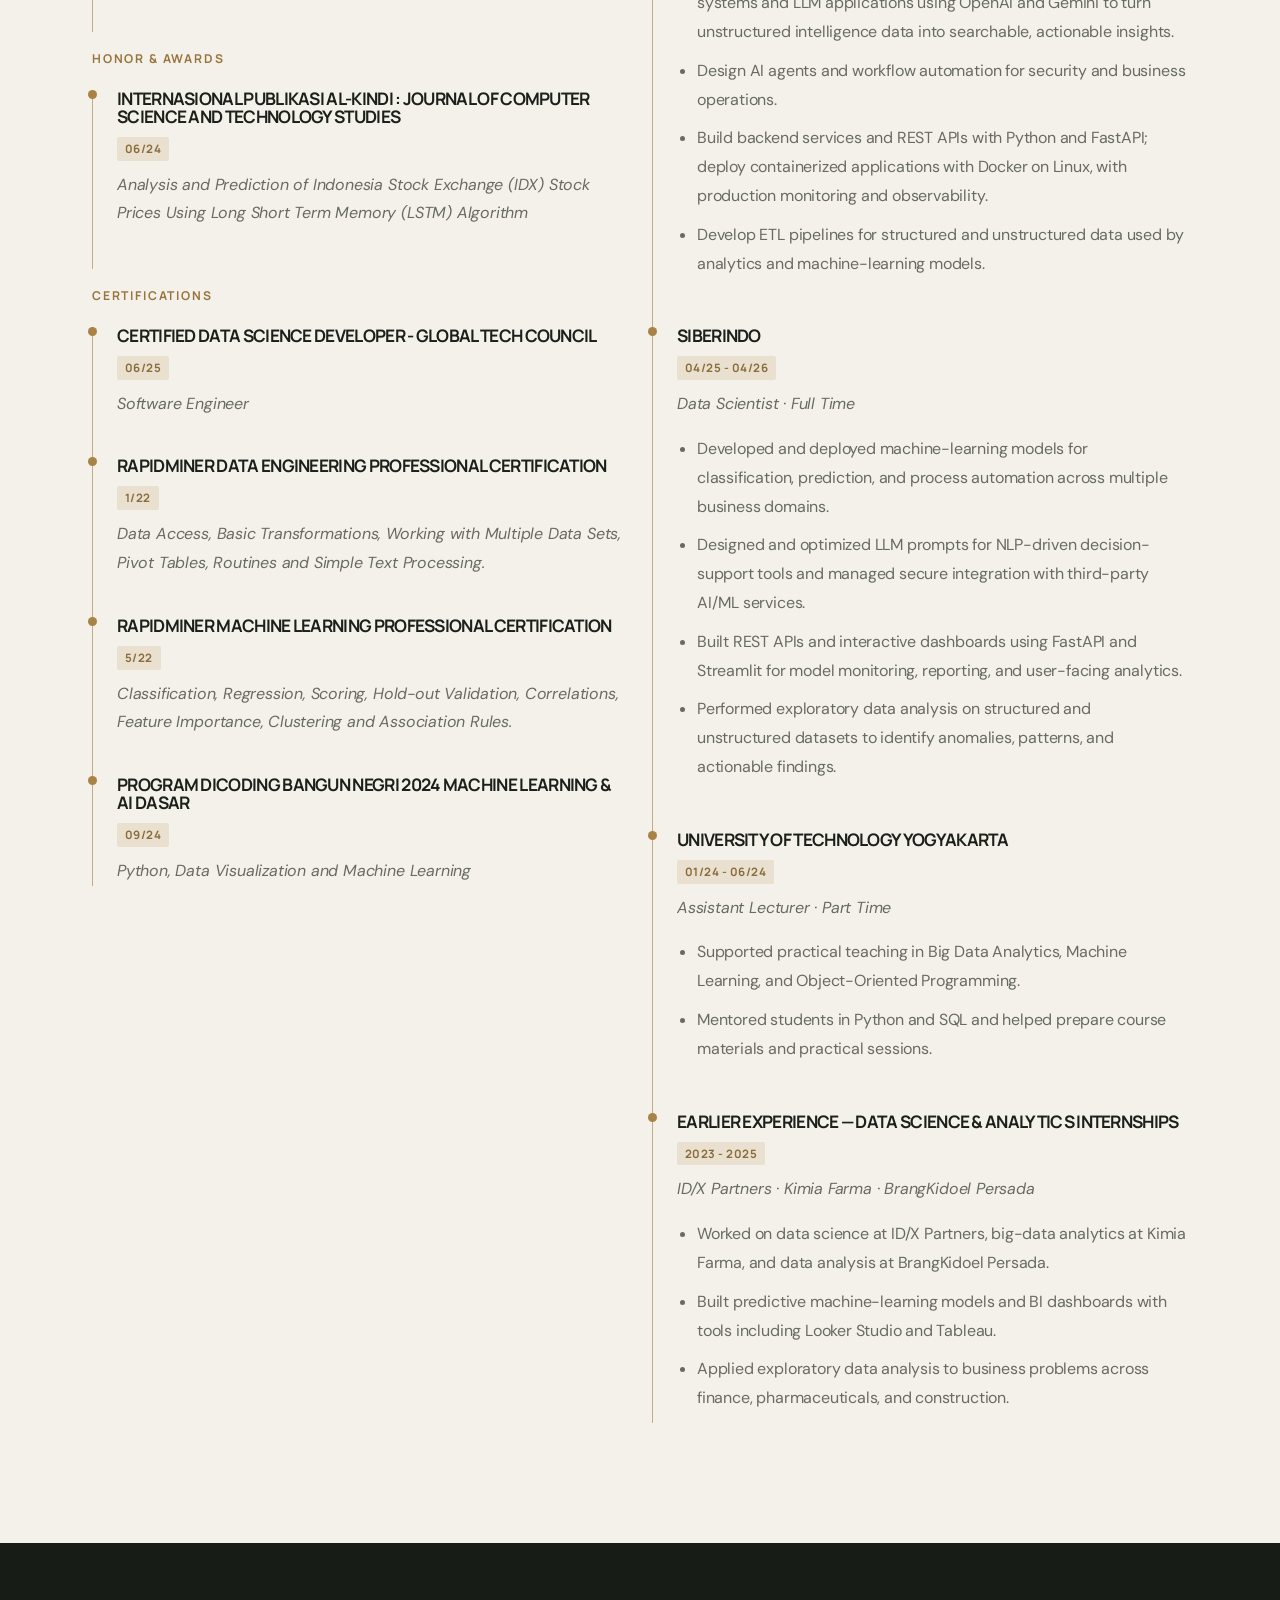
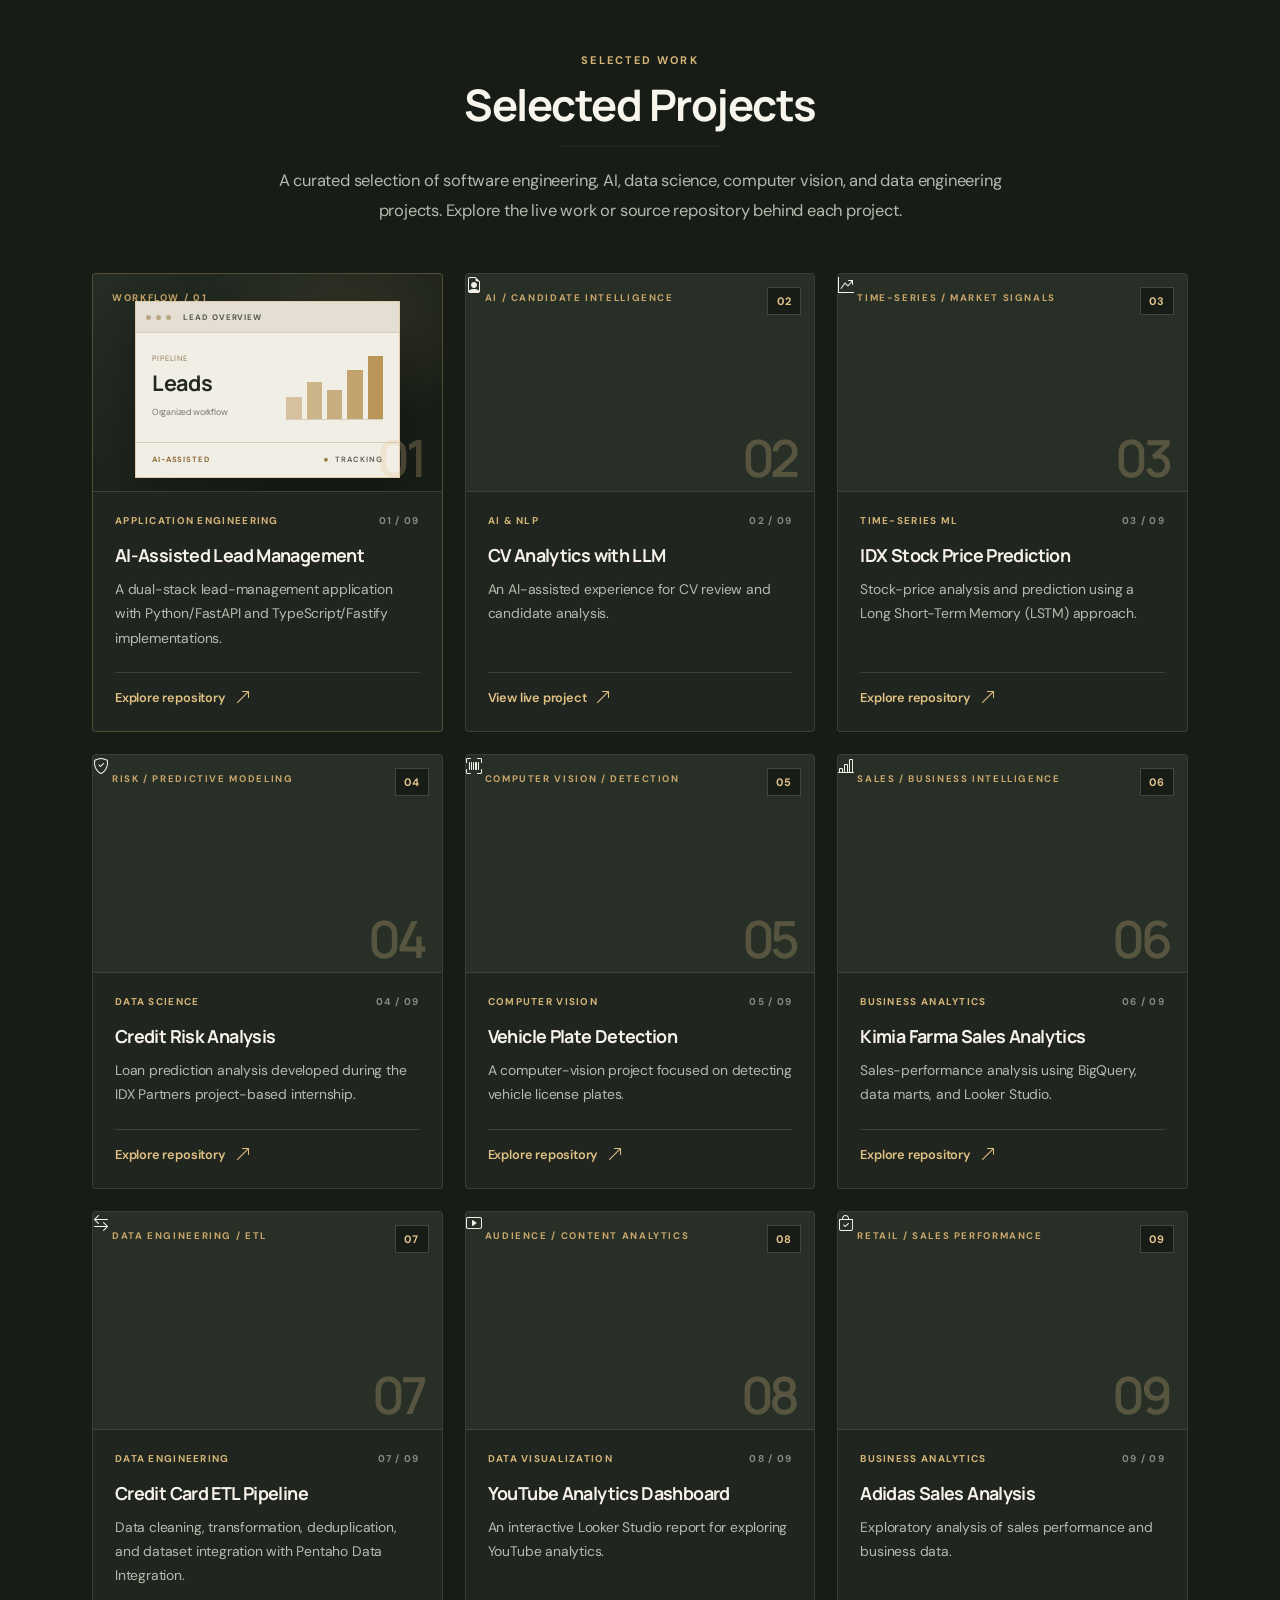
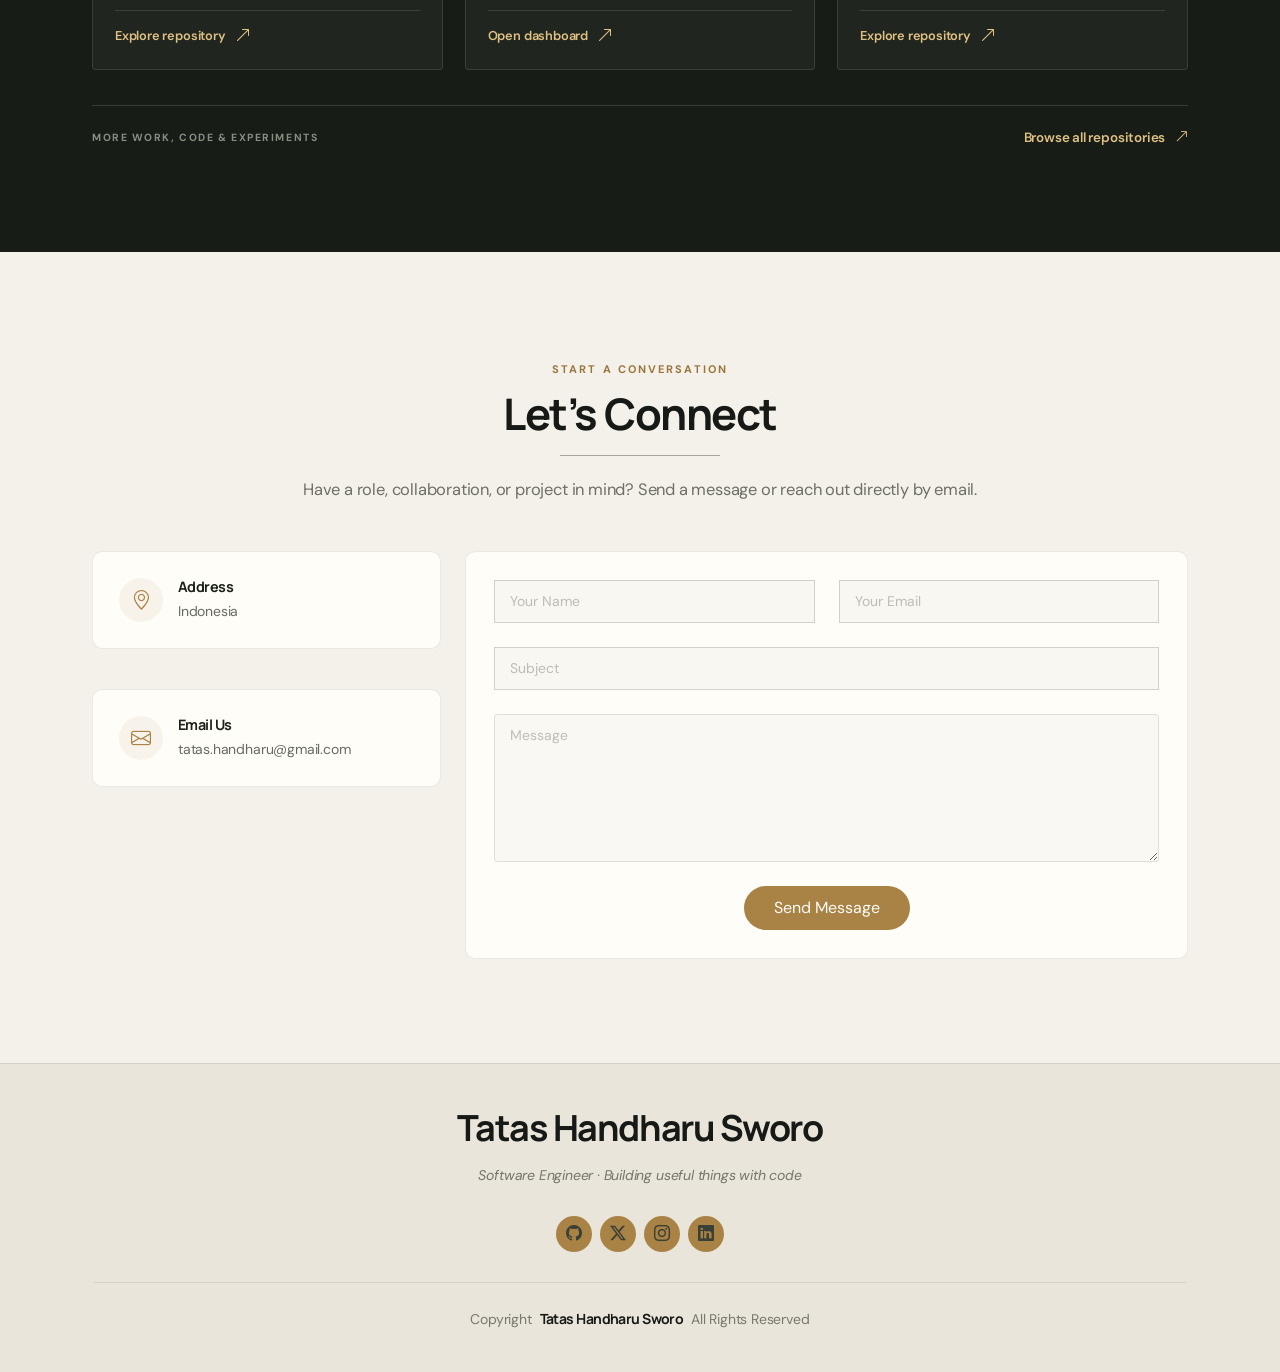
==== commit 6edac592: "Refresh selected project visuals with custom category icons" ====
--- a/index.html
+++ b/index.html
@@ -338,9 +338,11 @@
           </article>
 
           <article class="project-card">
-            <div class="project-image">
-              <img src="assets/img/dataScientist/LLMNautixTech.png" alt="CV analytics with large language models project preview" loading="lazy">
+            <div class="project-image project-art-icon art-ai" aria-hidden="true">
+              <span class="project-art-label">AI / CANDIDATE INTELLIGENCE</span>
+              <i class="bi bi-file-earmark-person project-category-icon"></i>
               <span class="project-image-index">02</span>
+              <span class="project-art-mark">02</span>
             </div>
             <div class="project-card-body">
               <div class="project-meta"><span>AI &amp; NLP</span><span>02 / 09</span></div>
@@ -351,9 +353,11 @@
           </article>
 
           <article class="project-card">
-            <div class="project-image">
-              <img src="assets/img/dataScientist/Logo-IDX.png" alt="Indonesia Stock Exchange price prediction project preview" loading="lazy">
+            <div class="project-image project-art-icon art-market" aria-hidden="true">
+              <span class="project-art-label">TIME-SERIES / MARKET SIGNALS</span>
+              <i class="bi bi-graph-up-arrow project-category-icon"></i>
               <span class="project-image-index">03</span>
+              <span class="project-art-mark">03</span>
             </div>
             <div class="project-card-body">
               <div class="project-meta"><span>TIME-SERIES ML</span><span>03 / 09</span></div>
@@ -364,9 +368,11 @@
           </article>
 
           <article class="project-card">
-            <div class="project-image">
-              <img src="assets/img/dataScientist/Logo-IDX.png" alt="Credit risk analysis project preview" loading="lazy">
+            <div class="project-image project-art-icon art-risk" aria-hidden="true">
+              <span class="project-art-label">RISK / PREDICTIVE MODELING</span>
+              <i class="bi bi-shield-check project-category-icon"></i>
               <span class="project-image-index">04</span>
+              <span class="project-art-mark">04</span>
             </div>
             <div class="project-card-body">
               <div class="project-meta"><span>DATA SCIENCE</span><span>04 / 09</span></div>
@@ -377,9 +383,11 @@
           </article>
 
           <article class="project-card">
-            <div class="project-image">
-              <img src="assets/img/computerVision/plat.jpeg" alt="Vehicle plate detection project preview" loading="lazy">
+            <div class="project-image project-art-icon art-vision" aria-hidden="true">
+              <span class="project-art-label">COMPUTER VISION / DETECTION</span>
+              <i class="bi bi-upc-scan project-category-icon"></i>
               <span class="project-image-index">05</span>
+              <span class="project-art-mark">05</span>
             </div>
             <div class="project-card-body">
               <div class="project-meta"><span>COMPUTER VISION</span><span>05 / 09</span></div>
@@ -390,9 +398,11 @@
           </article>
 
           <article class="project-card">
-            <div class="project-image">
-              <img src="assets/img/dataAnalyst/KimiaFarma.jpeg" alt="Kimia Farma sales performance analysis preview" loading="lazy">
+            <div class="project-image project-art-icon art-sales" aria-hidden="true">
+              <span class="project-art-label">SALES / BUSINESS INTELLIGENCE</span>
+              <i class="bi bi-bar-chart-line project-category-icon"></i>
               <span class="project-image-index">06</span>
+              <span class="project-art-mark">06</span>
             </div>
             <div class="project-card-body">
               <div class="project-meta"><span>BUSINESS ANALYTICS</span><span>06 / 09</span></div>
@@ -403,9 +413,11 @@
           </article>
 
           <article class="project-card">
-            <div class="project-image">
-              <img src="assets/img/dataengineer/etlcredit.jpeg" alt="Credit card ETL workflow preview" loading="lazy">
+            <div class="project-image project-art-icon art-etl" aria-hidden="true">
+              <span class="project-art-label">DATA ENGINEERING / ETL</span>
+              <i class="bi bi-arrow-left-right project-category-icon"></i>
               <span class="project-image-index">07</span>
+              <span class="project-art-mark">07</span>
             </div>
             <div class="project-card-body">
               <div class="project-meta"><span>DATA ENGINEERING</span><span>07 / 09</span></div>
@@ -416,9 +428,11 @@
           </article>
 
           <article class="project-card">
-            <div class="project-image">
-              <img src="assets/img/dataAnalyst/Youtube_logo.png" alt="YouTube analytics dashboard project preview" loading="lazy">
+            <div class="project-image project-art-icon art-video" aria-hidden="true">
+              <span class="project-art-label">AUDIENCE / CONTENT ANALYTICS</span>
+              <i class="bi bi-play-btn project-category-icon"></i>
               <span class="project-image-index">08</span>
+              <span class="project-art-mark">08</span>
             </div>
             <div class="project-card-body">
               <div class="project-meta"><span>DATA VISUALIZATION</span><span>08 / 09</span></div>
@@ -429,9 +443,11 @@
           </article>
 
           <article class="project-card">
-            <div class="project-image">
-              <img src="assets/img/dataAnalyst/Adidas.jpeg" alt="Adidas sales analysis project preview" loading="lazy">
+            <div class="project-image project-art-icon art-retail" aria-hidden="true">
+              <span class="project-art-label">RETAIL / SALES PERFORMANCE</span>
+              <i class="bi bi-bag-check project-category-icon"></i>
               <span class="project-image-index">09</span>
+              <span class="project-art-mark">09</span>
             </div>
             <div class="project-card-body">
               <div class="project-meta"><span>BUSINESS ANALYTICS</span><span>09 / 09</span></div>
